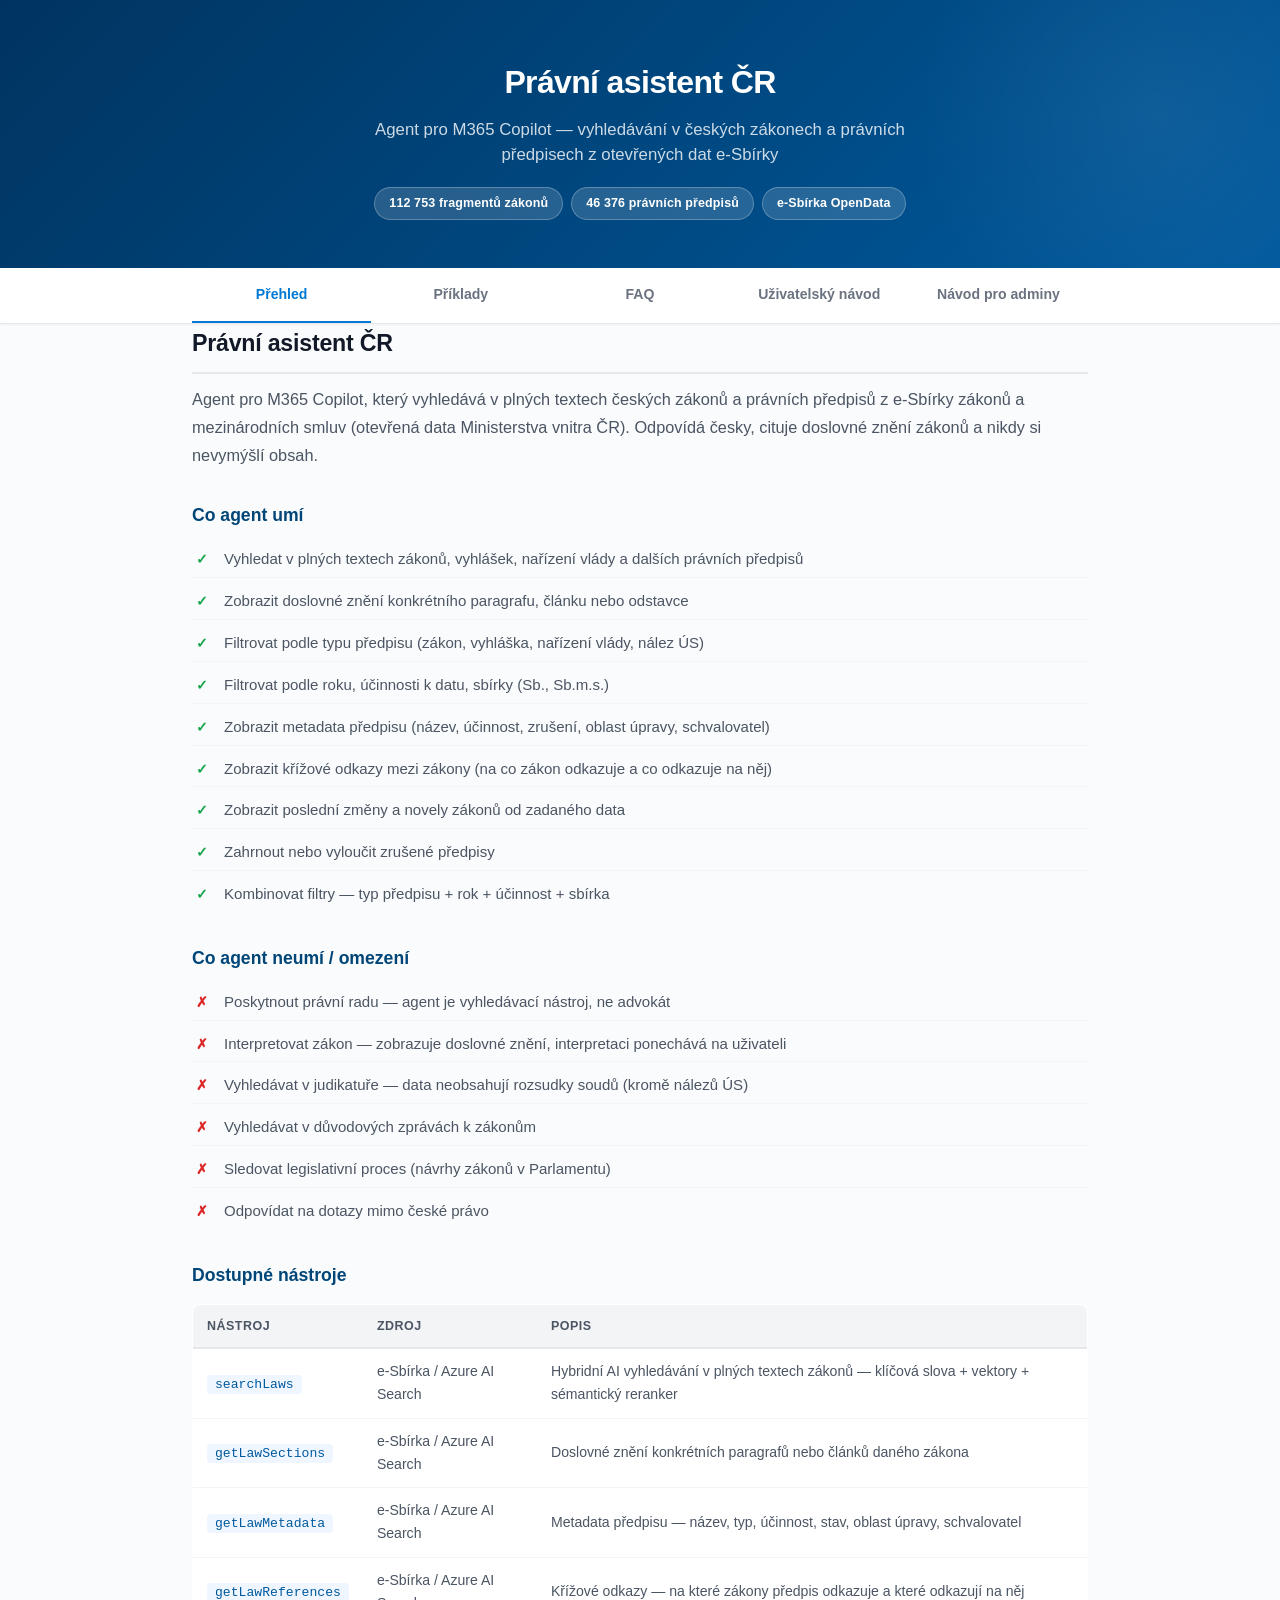
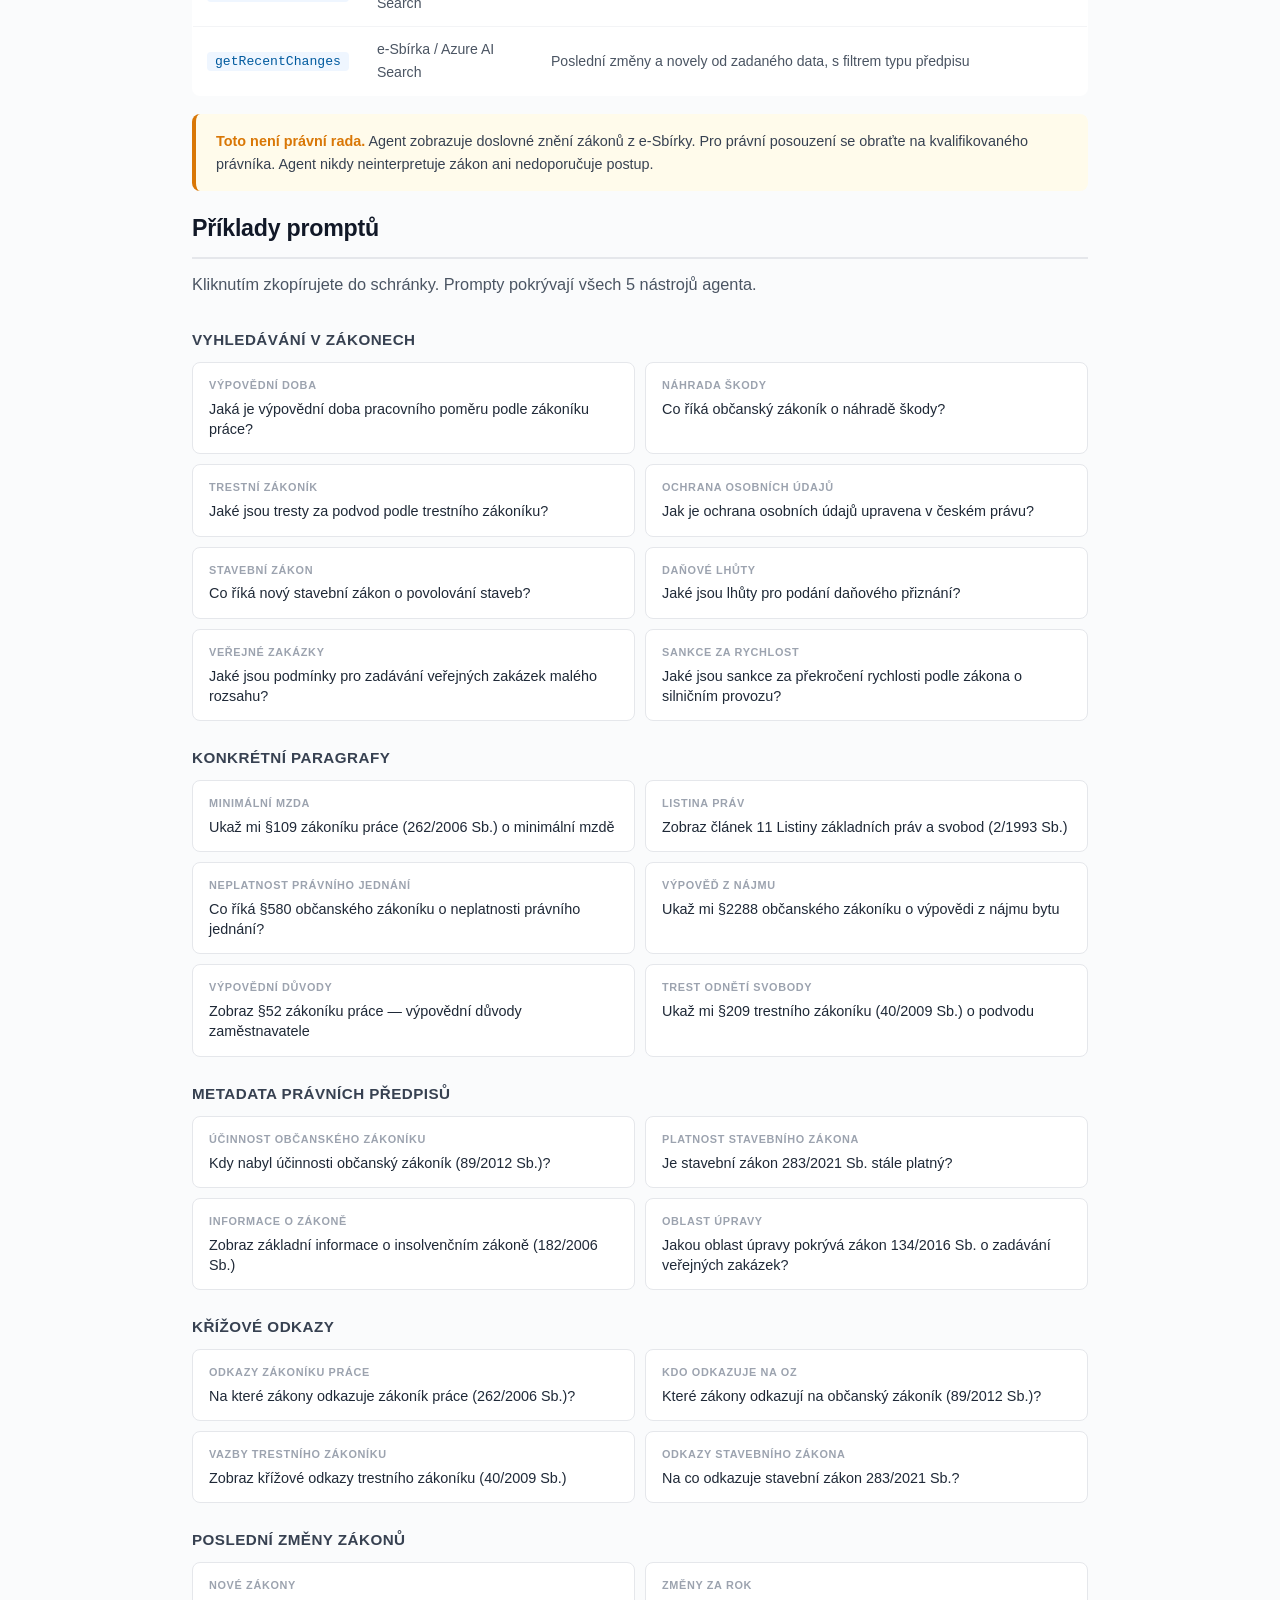
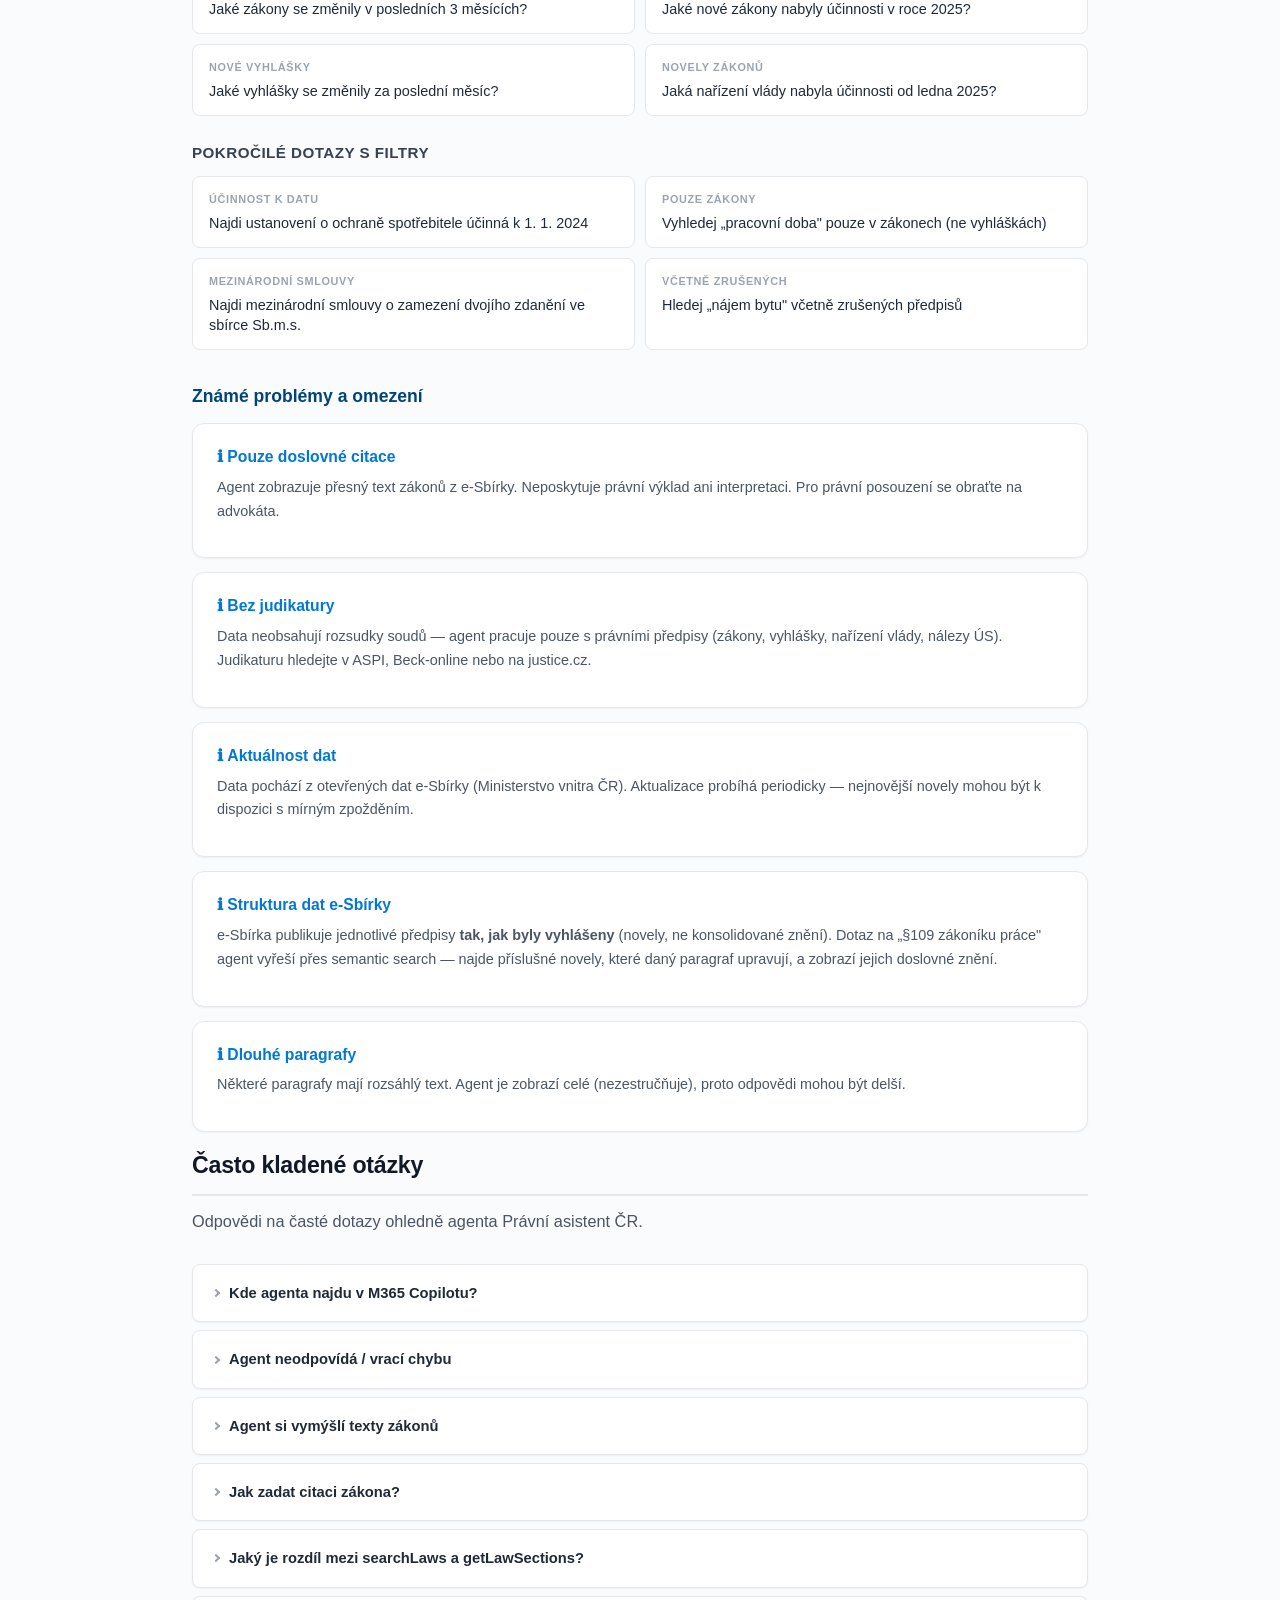
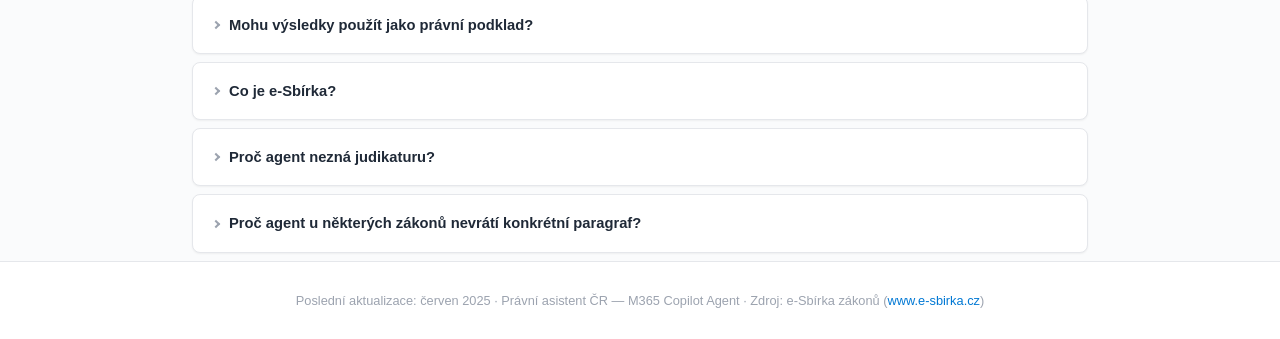
==== index.html @ 7fcb234d "Initial docs: Právní asistent ČR - M365 Copilot Agent" ====
<!DOCTYPE html>
<html lang="cs">
<head>
    <meta charset="UTF-8">
    <meta name="viewport" content="width=device-width, initial-scale=1.0">
    <title>Právní asistent ČR — M365 Copilot Agent</title>
    <link rel="stylesheet" href="styles.css">
</head>
<body>
    <header class="site-header">
        <div class="container header-center">
            <h1>Právní asistent ČR</h1>
            <p class="subtitle">Agent pro M365 Copilot — vyhledávání v českých zákonech a právních předpisech z otevřených dat e-Sbírky</p>
            <div class="badge-row">
                <span class="badge">112 753 fragmentů zákonů</span>
                <span class="badge">46 376 právních předpisů</span>
                <span class="badge">e-Sbírka OpenData</span>
            </div>
        </div>
    </header>

    <nav class="site-nav">
        <div class="container">
            <a href="#prehled" class="active">Přehled</a>
            <a href="#prompty">Příklady</a>
            <a href="#faq">FAQ</a>
            <a href="user-guide.html">Uživatelský návod</a>
            <a href="admin-guide.html">Návod pro adminy</a>
        </div>
    </nav>

    <main class="container">

        <section id="prehled">
            <h2>Právní asistent ČR</h2>
            <p class="lead">
                Agent pro M365 Copilot, který vyhledává v plných textech českých zákonů a právních předpisů
                z e-Sbírky zákonů a mezinárodních smluv (otevřená data Ministerstva vnitra ČR).
                Odpovídá česky, cituje doslovné znění zákonů a nikdy si nevymýšlí obsah.
            </p>

            <h3>Co agent umí</h3>
            <ul class="feature-list">
                <li class="yes">Vyhledat v plných textech zákonů, vyhlášek, nařízení vlády a dalších právních předpisů</li>
                <li class="yes">Zobrazit doslovné znění konkrétního paragrafu, článku nebo odstavce</li>
                <li class="yes">Filtrovat podle typu předpisu (zákon, vyhláška, nařízení vlády, nález ÚS)</li>
                <li class="yes">Filtrovat podle roku, účinnosti k datu, sbírky (Sb., Sb.m.s.)</li>
                <li class="yes">Zobrazit metadata předpisu (název, účinnost, zrušení, oblast úpravy, schvalovatel)</li>
                <li class="yes">Zobrazit křížové odkazy mezi zákony (na co zákon odkazuje a co odkazuje na něj)</li>
                <li class="yes">Zobrazit poslední změny a novely zákonů od zadaného data</li>
                <li class="yes">Zahrnout nebo vyloučit zrušené předpisy</li>
                <li class="yes">Kombinovat filtry — typ předpisu + rok + účinnost + sbírka</li>
            </ul>

            <h3>Co agent neumí / omezení</h3>
            <ul class="feature-list">
                <li class="no">Poskytnout právní radu — agent je vyhledávací nástroj, ne advokát</li>
                <li class="no">Interpretovat zákon — zobrazuje doslovné znění, interpretaci ponechává na uživateli</li>
                <li class="no">Vyhledávat v judikatuře — data neobsahují rozsudky soudů (kromě nálezů ÚS)</li>
                <li class="no">Vyhledávat v důvodových zprávách k zákonům</li>
                <li class="no">Sledovat legislativní proces (návrhy zákonů v Parlamentu)</li>
                <li class="no">Odpovídat na dotazy mimo české právo</li>
            </ul>

            <h3>Dostupné nástroje</h3>
            <table>
                <thead>
                    <tr><th>Nástroj</th><th>Zdroj</th><th>Popis</th></tr>
                </thead>
                <tbody>
                    <tr>
                        <td><code>searchLaws</code></td>
                        <td>e-Sbírka / Azure AI Search</td>
                        <td>Hybridní AI vyhledávání v plných textech zákonů — klíčová slova + vektory + sémantický reranker</td>
                    </tr>
                    <tr>
                        <td><code>getLawSections</code></td>
                        <td>e-Sbírka / Azure AI Search</td>
                        <td>Doslovné znění konkrétních paragrafů nebo článků daného zákona</td>
                    </tr>
                    <tr>
                        <td><code>getLawMetadata</code></td>
                        <td>e-Sbírka / Azure AI Search</td>
                        <td>Metadata předpisu — název, typ, účinnost, stav, oblast úpravy, schvalovatel</td>
                    </tr>
                    <tr>
                        <td><code>getLawReferences</code></td>
                        <td>e-Sbírka / Azure AI Search</td>
                        <td>Křížové odkazy — na které zákony předpis odkazuje a které odkazují na něj</td>
                    </tr>
                    <tr>
                        <td><code>getRecentChanges</code></td>
                        <td>e-Sbírka / Azure AI Search</td>
                        <td>Poslední změny a novely od zadaného data, s filtrem typu předpisu</td>
                    </tr>
                </tbody>
            </table>

            <div class="callout callout-warn">
                <strong>Toto není právní rada.</strong> Agent zobrazuje doslovné znění zákonů z e-Sbírky. Pro právní posouzení se obraťte na kvalifikovaného právníka. Agent nikdy neinterpretuje zákon ani nedoporučuje postup.
            </div>
        </section>

        <section id="prompty">
            <h2>Příklady promptů</h2>
            <p class="lead">Kliknutím zkopírujete do schránky. Prompty pokrývají všech 5 nástrojů agenta.</p>

            <h4>Vyhledávání v zákonech</h4>
            <div class="prompt-grid">
                <div class="prompt" onclick="copyPrompt(this)">
                    <div class="prompt-label">Výpovědní doba</div>
                    <div class="prompt-text">Jaká je výpovědní doba pracovního poměru podle zákoníku práce?</div>
                    <span class="copy-hint">kopírovat</span>
                </div>
                <div class="prompt" onclick="copyPrompt(this)">
                    <div class="prompt-label">Náhrada škody</div>
                    <div class="prompt-text">Co říká občanský zákoník o náhradě škody?</div>
                    <span class="copy-hint">kopírovat</span>
                </div>
                <div class="prompt" onclick="copyPrompt(this)">
                    <div class="prompt-label">Trestní zákoník</div>
                    <div class="prompt-text">Jaké jsou tresty za podvod podle trestního zákoníku?</div>
                    <span class="copy-hint">kopírovat</span>
                </div>
                <div class="prompt" onclick="copyPrompt(this)">
                    <div class="prompt-label">Ochrana osobních údajů</div>
                    <div class="prompt-text">Jak je ochrana osobních údajů upravena v českém právu?</div>
                    <span class="copy-hint">kopírovat</span>
                </div>
                <div class="prompt" onclick="copyPrompt(this)">
                    <div class="prompt-label">Stavební zákon</div>
                    <div class="prompt-text">Co říká nový stavební zákon o povolování staveb?</div>
                    <span class="copy-hint">kopírovat</span>
                </div>
                <div class="prompt" onclick="copyPrompt(this)">
                    <div class="prompt-label">Daňové lhůty</div>
                    <div class="prompt-text">Jaké jsou lhůty pro podání daňového přiznání?</div>
                    <span class="copy-hint">kopírovat</span>
                </div>
                <div class="prompt" onclick="copyPrompt(this)">
                    <div class="prompt-label">Veřejné zakázky</div>
                    <div class="prompt-text">Jaké jsou podmínky pro zadávání veřejných zakázek malého rozsahu?</div>
                    <span class="copy-hint">kopírovat</span>
                </div>
                <div class="prompt" onclick="copyPrompt(this)">
                    <div class="prompt-label">Sankce za rychlost</div>
                    <div class="prompt-text">Jaké jsou sankce za překročení rychlosti podle zákona o silničním provozu?</div>
                    <span class="copy-hint">kopírovat</span>
                </div>
            </div>

            <h4>Konkrétní paragrafy</h4>
            <div class="prompt-grid">
                <div class="prompt" onclick="copyPrompt(this)">
                    <div class="prompt-label">Minimální mzda</div>
                    <div class="prompt-text">Ukaž mi §109 zákoníku práce (262/2006 Sb.) o minimální mzdě</div>
                    <span class="copy-hint">kopírovat</span>
                </div>
                <div class="prompt" onclick="copyPrompt(this)">
                    <div class="prompt-label">Listina práv</div>
                    <div class="prompt-text">Zobraz článek 11 Listiny základních práv a svobod (2/1993 Sb.)</div>
                    <span class="copy-hint">kopírovat</span>
                </div>
                <div class="prompt" onclick="copyPrompt(this)">
                    <div class="prompt-label">Neplatnost právního jednání</div>
                    <div class="prompt-text">Co říká §580 občanského zákoníku o neplatnosti právního jednání?</div>
                    <span class="copy-hint">kopírovat</span>
                </div>
                <div class="prompt" onclick="copyPrompt(this)">
                    <div class="prompt-label">Výpověď z nájmu</div>
                    <div class="prompt-text">Ukaž mi §2288 občanského zákoníku o výpovědi z nájmu bytu</div>
                    <span class="copy-hint">kopírovat</span>
                </div>
                <div class="prompt" onclick="copyPrompt(this)">
                    <div class="prompt-label">Výpovědní důvody</div>
                    <div class="prompt-text">Zobraz §52 zákoníku práce — výpovědní důvody zaměstnavatele</div>
                    <span class="copy-hint">kopírovat</span>
                </div>
                <div class="prompt" onclick="copyPrompt(this)">
                    <div class="prompt-label">Trest odnětí svobody</div>
                    <div class="prompt-text">Ukaž mi §209 trestního zákoníku (40/2009 Sb.) o podvodu</div>
                    <span class="copy-hint">kopírovat</span>
                </div>
            </div>

            <h4>Metadata právních předpisů</h4>
            <div class="prompt-grid">
                <div class="prompt" onclick="copyPrompt(this)">
                    <div class="prompt-label">Účinnost občanského zákoníku</div>
                    <div class="prompt-text">Kdy nabyl účinnosti občanský zákoník (89/2012 Sb.)?</div>
                    <span class="copy-hint">kopírovat</span>
                </div>
                <div class="prompt" onclick="copyPrompt(this)">
                    <div class="prompt-label">Platnost stavebního zákona</div>
                    <div class="prompt-text">Je stavební zákon 283/2021 Sb. stále platný?</div>
                    <span class="copy-hint">kopírovat</span>
                </div>
                <div class="prompt" onclick="copyPrompt(this)">
                    <div class="prompt-label">Informace o zákoně</div>
                    <div class="prompt-text">Zobraz základní informace o insolvenčním zákoně (182/2006 Sb.)</div>
                    <span class="copy-hint">kopírovat</span>
                </div>
                <div class="prompt" onclick="copyPrompt(this)">
                    <div class="prompt-label">Oblast úpravy</div>
                    <div class="prompt-text">Jakou oblast úpravy pokrývá zákon 134/2016 Sb. o zadávání veřejných zakázek?</div>
                    <span class="copy-hint">kopírovat</span>
                </div>
            </div>

            <h4>Křížové odkazy</h4>
            <div class="prompt-grid">
                <div class="prompt" onclick="copyPrompt(this)">
                    <div class="prompt-label">Odkazy zákoníku práce</div>
                    <div class="prompt-text">Na které zákony odkazuje zákoník práce (262/2006 Sb.)?</div>
                    <span class="copy-hint">kopírovat</span>
                </div>
                <div class="prompt" onclick="copyPrompt(this)">
                    <div class="prompt-label">Kdo odkazuje na OZ</div>
                    <div class="prompt-text">Které zákony odkazují na občanský zákoník (89/2012 Sb.)?</div>
                    <span class="copy-hint">kopírovat</span>
                </div>
                <div class="prompt" onclick="copyPrompt(this)">
                    <div class="prompt-label">Vazby trestního zákoníku</div>
                    <div class="prompt-text">Zobraz křížové odkazy trestního zákoníku (40/2009 Sb.)</div>
                    <span class="copy-hint">kopírovat</span>
                </div>
                <div class="prompt" onclick="copyPrompt(this)">
                    <div class="prompt-label">Odkazy stavebního zákona</div>
                    <div class="prompt-text">Na co odkazuje stavební zákon 283/2021 Sb.?</div>
                    <span class="copy-hint">kopírovat</span>
                </div>
            </div>

            <h4>Poslední změny zákonů</h4>
            <div class="prompt-grid">
                <div class="prompt" onclick="copyPrompt(this)">
                    <div class="prompt-label">Nové zákony</div>
                    <div class="prompt-text">Jaké zákony se změnily v posledních 3 měsících?</div>
                    <span class="copy-hint">kopírovat</span>
                </div>
                <div class="prompt" onclick="copyPrompt(this)">
                    <div class="prompt-label">Změny za rok</div>
                    <div class="prompt-text">Jaké nové zákony nabyly účinnosti v roce 2025?</div>
                    <span class="copy-hint">kopírovat</span>
                </div>
                <div class="prompt" onclick="copyPrompt(this)">
                    <div class="prompt-label">Nové vyhlášky</div>
                    <div class="prompt-text">Jaké vyhlášky se změnily za poslední měsíc?</div>
                    <span class="copy-hint">kopírovat</span>
                </div>
                <div class="prompt" onclick="copyPrompt(this)">
                    <div class="prompt-label">Novely zákonů</div>
                    <div class="prompt-text">Jaká nařízení vlády nabyla účinnosti od ledna 2025?</div>
                    <span class="copy-hint">kopírovat</span>
                </div>
            </div>

            <h4>Pokročilé dotazy s filtry</h4>
            <div class="prompt-grid">
                <div class="prompt" onclick="copyPrompt(this)">
                    <div class="prompt-label">Účinnost k datu</div>
                    <div class="prompt-text">Najdi ustanovení o ochraně spotřebitele účinná k 1. 1. 2024</div>
                    <span class="copy-hint">kopírovat</span>
                </div>
                <div class="prompt" onclick="copyPrompt(this)">
                    <div class="prompt-label">Pouze zákony</div>
                    <div class="prompt-text">Vyhledej „pracovní doba" pouze v zákonech (ne vyhláškách)</div>
                    <span class="copy-hint">kopírovat</span>
                </div>
                <div class="prompt" onclick="copyPrompt(this)">
                    <div class="prompt-label">Mezinárodní smlouvy</div>
                    <div class="prompt-text">Najdi mezinárodní smlouvy o zamezení dvojího zdanění ve sbírce Sb.m.s.</div>
                    <span class="copy-hint">kopírovat</span>
                </div>
                <div class="prompt" onclick="copyPrompt(this)">
                    <div class="prompt-label">Včetně zrušených</div>
                    <div class="prompt-text">Hledej „nájem bytu" včetně zrušených předpisů</div>
                    <span class="copy-hint">kopírovat</span>
                </div>
            </div>
        </section>

        <section>
            <h3>Známé problémy a omezení</h3>
            <div class="card">
                <div class="card-title"><span class="status-info">Pouze doslovné citace</span></div>
                <p>Agent zobrazuje přesný text zákonů z e-Sbírky. Neposkytuje právní výklad ani interpretaci. Pro právní posouzení se obraťte na advokáta.</p>
            </div>
            <div class="card">
                <div class="card-title"><span class="status-info">Bez judikatury</span></div>
                <p>Data neobsahují rozsudky soudů — agent pracuje pouze s právními předpisy (zákony, vyhlášky, nařízení vlády, nálezy ÚS). Judikaturu hledejte v ASPI, Beck-online nebo na justice.cz.</p>
            </div>
            <div class="card">
                <div class="card-title"><span class="status-info">Aktuálnost dat</span></div>
                <p>Data pochází z otevřených dat e-Sbírky (Ministerstvo vnitra ČR). Aktualizace probíhá periodicky — nejnovější novely mohou být k dispozici s mírným zpožděním.</p>
            </div>
            <div class="card">
                <div class="card-title"><span class="status-info">Struktura dat e-Sbírky</span></div>
                <p>e-Sbírka publikuje jednotlivé předpisy <strong>tak, jak byly vyhlášeny</strong> (novely, ne konsolidované znění). Dotaz na „§109 zákoníku práce" agent vyřeší přes semantic search — najde příslušné novely, které daný paragraf upravují, a zobrazí jejich doslovné znění.</p>
            </div>
            <div class="card">
                <div class="card-title"><span class="status-info">Dlouhé paragrafy</span></div>
                <p>Některé paragrafy mají rozsáhlý text. Agent je zobrazí celé (nezestručňuje), proto odpovědi mohou být delší.</p>
            </div>
        </section>

        <section id="faq">
            <h2>Často kladené otázky</h2>
            <p class="lead">Odpovědi na časté dotazy ohledně agenta Právní asistent ČR.</p>

            <details>
                <summary>Kde agenta najdu v M365 Copilotu?</summary>
                <div class="detail-body">
                    <p>Agent je dostupný výhradně v prostředí <strong>M365 Copilot</strong>. Najdete ho v <strong>levém panelu</strong> Copilotu, nebo ho zavolejte přes ikonu <strong>@</strong> — začněte psát <strong>@Právní asistent ČR</strong>.</p>
                </div>
            </details>

            <details>
                <summary>Agent neodpovídá / vrací chybu</summary>
                <div class="detail-body">
                    <p>Možné příčiny:</p>
                    <ul>
                        <li><strong>Backend se probouzí</strong> — po delší neaktivitě může server potřebovat pár sekund na start (scale from zero).</li>
                        <li><strong>Dočasný výpadek</strong> — Azure služby mohou být krátkodobě nedostupné.</li>
                    </ul>
                    <p>Zkuste dotaz zopakovat za minutu. Pokud problém přetrvává, kontaktujte správce.</p>
                </div>
            </details>

            <details>
                <summary>Agent si vymýšlí texty zákonů</summary>
                <div class="detail-body">
                    <p>Agent je nastavený tak, aby <strong>nepoužíval vlastní znalosti</strong> a čerpal pouze z e-Sbírky. Pokud si přesto vymýšlí:</p>
                    <ul>
                        <li>Ověřte, že jste agenta zavolali přes <strong>@Právní asistent ČR</strong> (ne obecný Copilot)</li>
                        <li>Zkuste dotaz přeformulovat</li>
                    </ul>
                </div>
            </details>

            <details>
                <summary>Jak zadat citaci zákona?</summary>
                <div class="detail-body">
                    <p>Citaci zadejte ve formátu <strong>číslo/rok</strong> bez „Sb." — například:</p>
                    <ul>
                        <li><strong>89/2012</strong> — občanský zákoník</li>
                        <li><strong>262/2006</strong> — zákoník práce</li>
                        <li><strong>40/2009</strong> — trestní zákoník</li>
                        <li><strong>500/2004</strong> — správní řád</li>
                    </ul>
                    <p>Můžete také použít název: „zákoník práce", „občanský zákoník", „trestní zákoník" — agent najde citaci sám.</p>
                </div>
            </details>

            <details>
                <summary>Jaký je rozdíl mezi searchLaws a getLawSections?</summary>
                <div class="detail-body">
                    <p><strong>searchLaws</strong> prohledává všechny zákony najednou — použijte pro obecné dotazy jako „ochrana spotřebitele" nebo „náhrada škody".</p>
                    <p><strong>getLawSections</strong> zobrazí konkrétní paragraf jednoho zákona — použijte pro „§109 zákoníku práce" nebo „článek 11 Listiny".</p>
                </div>
            </details>

            <details>
                <summary>Mohu výsledky použít jako právní podklad?</summary>
                <div class="detail-body">
                    <p>Agent zobrazuje <strong>doslovné znění zákonů z e-Sbírky</strong>. Texty jsou autentické, protože pochází z úředního zdroje (Ministerstvo vnitra ČR).</p>
                    <p>Pro právní posouzení nebo soudní podání se však vždy obraťte na <strong>kvalifikovaného právníka</strong>. Agent nenahrazuje právní služby.</p>
                </div>
            </details>

            <details>
                <summary>Co je e-Sbírka?</summary>
                <div class="detail-body">
                    <p><strong>e-Sbírka zákonů a mezinárodních smluv</strong> je úřední publikační platforma Ministerstva vnitra ČR. Obsahuje plné texty všech právních předpisů ČR od roku 1918 do současnosti.</p>
                    <p>Agent čerpá z <strong>otevřených dat e-Sbírky</strong> dostupných na <a href="https://www.e-sbirka.cz" target="_blank">www.e-sbirka.cz</a>.</p>
                </div>
            </details>

            <details>
                <summary>Proč agent nezná judikaturu?</summary>
                <div class="detail-body">
                    <p>Agent pracuje s <strong>právními předpisy</strong> (zákony, vyhlášky, nařízení vlády, nálezy ÚS). Rozsudky obecných soudů jsou spravovány <strong>Ministerstvem spravedlnosti</strong> a nejsou součástí e-Sbírky.</p>
                    <p>Pro judikaturu použijte <a href="https://www.justice.cz" target="_blank">justice.cz</a>, ASPI nebo Beck-online.</p>
                </div>
            </details>

            <details>
                <summary>Proč agent u některých zákonů nevrátí konkrétní paragraf?</summary>
                <div class="detail-body">
                    <p>e-Sbírka publikuje právní předpisy <strong>jednotlivě, jak byly vyhlášeny</strong> — tj. novely, ne konsolidované texty. Proto dotaz „§109 zákoníku práce (262/2006 Sb.)" nemusí najít přímý záznam pod touto citací.</p>
                    <p>Agent v takovém případě automaticky použije <strong>sémantické vyhledávání</strong> a najde příslušné novely, jejichž text daný paragraf upravuje. Výsledek je stejný — doslovné znění z e-Sbírky.</p>
                </div>
            </details>
        </section>

    </main>

    <footer class="site-footer">
        <div class="container">
            Poslední aktualizace: červen 2025 · Právní asistent ČR — M365 Copilot Agent · Zdroj: e-Sbírka zákonů (<a href="https://www.e-sbirka.cz" target="_blank">www.e-sbirka.cz</a>)
        </div>
    </footer>

    <script>
    function copyPrompt(el) {
        const text = el.querySelector('.prompt-text').textContent;
        navigator.clipboard.writeText(text);
        el.classList.add('copied');
        const hint = el.querySelector('.copy-hint');
        hint.textContent = 'zkopírováno ✓';
        setTimeout(() => {
            el.classList.remove('copied');
            hint.textContent = 'kopírovat';
        }, 1500);
    }
    document.querySelectorAll('.site-nav a[href^="#"]').forEach(a => {
        a.addEventListener('click', e => {
            e.preventDefault();
            document.querySelector(a.getAttribute('href')).scrollIntoView({ behavior: 'smooth' });
            document.querySelectorAll('.site-nav a').forEach(n => n.classList.remove('active'));
            a.classList.add('active');
        });
    });
    </script>
</body>
</html>
---- styles.css ----
/* ═══════════════════════════════════════════════════════════════
   Enterprise Design System — Právní asistent ČR Documentation
   Professional light theme for enterprise & government audiences
   ═══════════════════════════════════════════════════════════════ */

:root {
  --white: #ffffff;
  --gray-50: #fafbfc;
  --gray-100: #f3f4f6;
  --gray-200: #e5e7eb;
  --gray-300: #d1d5db;
  --gray-400: #9ca3af;
  --gray-500: #6b7280;
  --gray-600: #4b5563;
  --gray-700: #374151;
  --gray-800: #1f2937;
  --gray-900: #111827;

  --blue-50: #eff6ff;
  --blue-100: #dbeafe;
  --blue-500: #0078d4;
  --blue-600: #005a9e;
  --blue-700: #004578;
  --blue-800: #003460;

  --green-50: #f0fdf4;
  --green-600: #16a34a;
  --green-700: #15803d;

  --amber-50: #fffbeb;
  --amber-600: #d97706;

  --red-50: #fef2f2;
  --red-600: #dc2626;

  --radius: 8px;
  --radius-lg: 12px;
  --shadow-sm: 0 1px 2px rgba(0,0,0,0.05);
  --shadow: 0 1px 3px rgba(0,0,0,0.08), 0 1px 2px rgba(0,0,0,0.04);
  --shadow-md: 0 4px 6px rgba(0,0,0,0.06), 0 2px 4px rgba(0,0,0,0.04);
}

/* ─── Reset & Base ──────────────────────────────────────────── */
*, *::before, *::after { margin: 0; padding: 0; box-sizing: border-box; }

body {
  font-family: 'Segoe UI', -apple-system, BlinkMacSystemFont, sans-serif;
  background: var(--gray-50);
  color: var(--gray-800);
  line-height: 1.65;
  -webkit-font-smoothing: antialiased;
}

.container {
  max-width: 960px;
  margin: 0 auto;
  padding: 0 32px;
}

.container-narrow {
  max-width: 780px;
  margin: 0 auto;
  padding: 0 32px;
}

a { color: var(--blue-500); text-decoration: none; }
a:hover { text-decoration: underline; }

/* ─── Header ────────────────────────────────────────────────── */
.site-header {
  background: linear-gradient(135deg, var(--blue-800) 0%, var(--blue-600) 100%);
  color: var(--white);
  padding: 56px 0 48px;
  position: relative;
  overflow: hidden;
}

.site-header::before {
  content: '';
  position: absolute;
  top: -50%;
  right: -10%;
  width: 500px;
  height: 500px;
  background: radial-gradient(circle, rgba(255,255,255,0.06) 0%, transparent 70%);
  border-radius: 50%;
}

.site-header h1 {
  font-size: 2rem;
  font-weight: 700;
  letter-spacing: -0.02em;
  margin-bottom: 8px;
  position: relative;
}

.site-header .subtitle {
  color: rgba(255,255,255,0.8);
  font-size: 1.05rem;
  font-weight: 400;
  max-width: 560px;
  line-height: 1.5;
}

.header-center { text-align: center; }
.header-center .subtitle { margin: 0 auto; }

.badge-row {
  margin-top: 20px;
  display: flex;
  gap: 8px;
  flex-wrap: wrap;
}

.header-center .badge-row { justify-content: center; }

.badge {
  display: inline-flex;
  align-items: center;
  gap: 5px;
  padding: 5px 14px;
  border-radius: 20px;
  font-size: 0.78rem;
  font-weight: 600;
  letter-spacing: 0.01em;
  background: rgba(255,255,255,0.15);
  color: var(--white);
  border: 1px solid rgba(255,255,255,0.25);
  backdrop-filter: blur(4px);
}

.back-link {
  display: inline-flex;
  align-items: center;
  gap: 6px;
  margin-top: 20px;
  color: rgba(255,255,255,0.85);
  font-size: 0.88rem;
  font-weight: 500;
  text-decoration: none;
  transition: color 0.15s;
}
.back-link:hover { color: var(--white); text-decoration: none; }

/* ─── Navigation ────────────────────────────────────────────── */
.site-nav {
  background: var(--white);
  border-bottom: 1px solid var(--gray-200);
  position: sticky;
  top: 0;
  z-index: 100;
  box-shadow: var(--shadow-sm);
}

.site-nav .container {
  display: flex;
  gap: 0;
}

.site-nav a {
  flex: 1;
  padding: 15px 16px;
  text-align: center;
  font-weight: 600;
  font-size: 0.88rem;
  color: var(--gray-500);
  text-decoration: none;
  border-bottom: 2px solid transparent;
  transition: all 0.15s;
}

.site-nav a:hover {
  color: var(--gray-800);
  background: var(--gray-50);
  text-decoration: none;
}

.site-nav a.active {
  color: var(--blue-500);
  border-bottom-color: var(--blue-500);
}

/* ─── Main Content ──────────────────────────────────────────── */
main { padding: 48px 0 72px; }
article { padding: 48px 0 72px; }

h2 {
  font-size: 1.45rem;
  font-weight: 700;
  color: var(--gray-900);
  margin: 48px 0 12px;
  padding-bottom: 10px;
  border-bottom: 2px solid var(--gray-200);
  letter-spacing: -0.01em;
}

h2:first-child,
section:first-child h2 { margin-top: 0; }

h3 {
  font-size: 1.1rem;
  font-weight: 600;
  color: var(--blue-700);
  margin: 32px 0 12px;
}

h4 {
  font-size: 0.95rem;
  font-weight: 600;
  color: var(--gray-700);
  margin: 24px 0 10px;
  text-transform: uppercase;
  letter-spacing: 0.03em;
}

p {
  margin-bottom: 14px;
  color: var(--gray-600);
  font-size: 0.94rem;
}

.lead {
  font-size: 1.02rem;
  color: var(--gray-600);
  margin-bottom: 28px;
  line-height: 1.7;
}

ol, ul {
  padding-left: 24px;
  margin-bottom: 16px;
}

li {
  margin-bottom: 6px;
  color: var(--gray-600);
  font-size: 0.94rem;
}
li strong { color: var(--gray-800); }

/* ─── Cards ─────────────────────────────────────────────────── */
.card {
  background: var(--white);
  border: 1px solid var(--gray-200);
  border-radius: var(--radius-lg);
  padding: 20px 24px;
  margin-bottom: 14px;
  box-shadow: var(--shadow-sm);
  transition: box-shadow 0.15s;
}

.card:hover { box-shadow: var(--shadow); }

.card-title {
  font-weight: 600;
  font-size: 0.98rem;
  margin-bottom: 6px;
  color: var(--gray-800);
  display: flex;
  align-items: center;
  gap: 8px;
}

.card p, .card li { color: var(--gray-600); font-size: 0.9rem; }
.card ul { padding-left: 20px; margin-top: 6px; }
.card li { margin-bottom: 4px; }

/* ─── Feature List ──────────────────────────────────────────── */
.feature-list { list-style: none; padding: 0; }

.feature-list li {
  padding: 5px 0 5px 32px;
  position: relative;
  color: var(--gray-600);
  font-size: 0.94rem;
  border-bottom: 1px solid var(--gray-100);
}

.feature-list li:last-child { border-bottom: none; }

.feature-list li::before {
  position: absolute;
  left: 4px;
  top: 6px;
  font-size: 0.88rem;
}

.feature-list li.yes::before { content: "\2713"; color: var(--green-600); font-weight: 700; }
.feature-list li.no::before { content: "\2717"; color: var(--red-600); font-weight: 700; }
.feature-list li.partial::before { content: "!"; color: var(--amber-600); font-weight: 700; font-size: 1rem; }
.feature-list li.info::before { content: "\2139"; color: var(--blue-500); font-weight: 700; }

/* ─── Prompt Cards ──────────────────────────────────────────── */
.prompt-grid {
  display: grid;
  grid-template-columns: 1fr 1fr;
  gap: 10px;
}

@media (max-width: 640px) {
  .prompt-grid { grid-template-columns: 1fr; }
}

.prompt {
  background: var(--white);
  border: 1px solid var(--gray-200);
  border-radius: var(--radius);
  padding: 14px 16px;
  cursor: pointer;
  transition: all 0.15s;
  position: relative;
}

.prompt:hover {
  border-color: var(--blue-500);
  box-shadow: 0 0 0 1px var(--blue-500);
}

.prompt-label {
  font-size: 0.68rem;
  text-transform: uppercase;
  letter-spacing: 0.06em;
  color: var(--gray-400);
  margin-bottom: 4px;
  font-weight: 700;
}

.prompt-text {
  font-size: 0.9rem;
  color: var(--gray-800);
  line-height: 1.4;
}

.prompt .copy-hint {
  position: absolute;
  top: 8px;
  right: 10px;
  font-size: 0.68rem;
  color: var(--gray-400);
  opacity: 0;
  transition: opacity 0.15s;
  font-weight: 600;
}

.prompt:hover .copy-hint { opacity: 1; }
.prompt.copied { border-color: var(--green-600); }
.prompt.copied .copy-hint { color: var(--green-600); opacity: 1; }

/* ─── Tables ────────────────────────────────────────────────── */
table {
  width: 100%;
  border-collapse: collapse;
  margin: 14px 0;
  font-size: 0.88rem;
  background: var(--white);
  border: 1px solid var(--gray-200);
  border-radius: var(--radius);
  overflow: hidden;
}

th, td {
  padding: 11px 14px;
  text-align: left;
}

th {
  background: var(--gray-100);
  color: var(--gray-600);
  font-weight: 600;
  font-size: 0.78rem;
  text-transform: uppercase;
  letter-spacing: 0.04em;
  border-bottom: 2px solid var(--gray-200);
}

td {
  color: var(--gray-600);
  border-bottom: 1px solid var(--gray-100);
}

tr:last-child td { border-bottom: none; }

td code {
  background: var(--blue-50);
  padding: 2px 8px;
  border-radius: 4px;
  font-size: 0.82rem;
  color: var(--blue-600);
  font-weight: 500;
}

/* ─── Callouts ──────────────────────────────────────────────── */
.callout {
  border-radius: var(--radius);
  padding: 16px 20px;
  margin: 18px 0;
  font-size: 0.9rem;
  line-height: 1.55;
  color: var(--gray-700);
}

.callout p { color: inherit; margin-bottom: 8px; }
.callout p:last-child { margin-bottom: 0; }
.callout ul { margin-bottom: 0; }
.callout li { color: inherit; }
.callout a { font-weight: 500; }

.callout-tip {
  background: var(--green-50);
  border-left: 4px solid var(--green-600);
}
.callout-tip strong { color: var(--green-700); }

.callout-warn {
  background: var(--amber-50);
  border-left: 4px solid var(--amber-600);
}
.callout-warn strong { color: var(--amber-600); }

.callout-danger {
  background: var(--red-50);
  border-left: 4px solid var(--red-600);
}
.callout-danger strong { color: var(--red-600); }

.callout-info {
  background: var(--blue-50);
  border-left: 4px solid var(--blue-500);
}
.callout-info strong { color: var(--blue-600); }

/* ─── Status Indicators ────────────────────────────────────── */
.status-works { color: var(--green-600); }
.status-works::before { content: "\2713  "; font-weight: 700; }
.status-broken { color: var(--red-600); }
.status-broken::before { content: "\2717  "; font-weight: 700; }
.status-partial { color: var(--amber-600); }
.status-partial::before { content: "!  "; font-weight: 700; }
.status-info { color: var(--blue-500); }
.status-info::before { content: "\2139  "; font-weight: 700; }

/* ─── Code ──────────────────────────────────────────────────── */
code {
  background: var(--gray-100);
  padding: 2px 7px;
  border-radius: 4px;
  font-size: 0.85rem;
  color: var(--blue-600);
  font-family: 'Cascadia Code', 'Consolas', monospace;
}

/* ─── Accordion / FAQ ───────────────────────────────────────── */
details {
  background: var(--white);
  border: 1px solid var(--gray-200);
  border-radius: var(--radius);
  margin-bottom: 8px;
  box-shadow: var(--shadow-sm);
}

details summary {
  padding: 16px 20px;
  cursor: pointer;
  font-weight: 600;
  font-size: 0.92rem;
  color: var(--gray-800);
  list-style: none;
  display: flex;
  align-items: center;
  gap: 10px;
  transition: color 0.15s;
}

details summary:hover { color: var(--blue-500); }

details summary::before {
  content: '';
  display: inline-block;
  width: 6px;
  height: 6px;
  border-right: 2px solid var(--gray-400);
  border-bottom: 2px solid var(--gray-400);
  transform: rotate(-45deg);
  transition: transform 0.2s;
  flex-shrink: 0;
}

details[open] summary::before {
  transform: rotate(45deg);
}

details .detail-body {
  padding: 0 20px 16px;
  font-size: 0.9rem;
  color: var(--gray-600);
}

details .detail-body p { margin-bottom: 8px; }

/* ─── Step Cards (Admin Guide) ──────────────────────────────── */
.step {
  background: var(--white);
  border: 1px solid var(--gray-200);
  border-radius: var(--radius-lg);
  padding: 28px;
  margin-bottom: 20px;
  box-shadow: var(--shadow-sm);
}

.step-header {
  display: flex;
  align-items: center;
  gap: 14px;
  margin-bottom: 16px;
}

.step-number {
  background: var(--blue-500);
  color: var(--white);
  width: 36px;
  height: 36px;
  border-radius: 50%;
  display: flex;
  align-items: center;
  justify-content: center;
  font-weight: 700;
  font-size: 0.95rem;
  flex-shrink: 0;
}

.step-title {
  font-size: 1.05rem;
  font-weight: 600;
  color: var(--gray-900);
}

.step p { margin-bottom: 12px; }

.step img {
  width: 100%;
  border-radius: var(--radius);
  border: 1px solid var(--gray-200);
  margin-top: 10px;
  box-shadow: var(--shadow-sm);
}

/* ─── Download Button ───────────────────────────────────────── */
.download-btn {
  display: inline-flex;
  align-items: center;
  gap: 10px;
  background: var(--blue-500);
  color: var(--white);
  padding: 12px 28px;
  border-radius: var(--radius);
  font-weight: 600;
  font-size: 0.95rem;
  text-decoration: none;
  transition: background 0.15s, box-shadow 0.15s;
  margin: 8px 0 16px;
  box-shadow: var(--shadow-sm);
}

.download-btn:hover {
  background: var(--blue-600);
  text-decoration: none;
  box-shadow: var(--shadow-md);
}

.download-btn svg { width: 18px; height: 18px; }

/* ─── Footer ────────────────────────────────────────────────── */
.site-footer {
  border-top: 1px solid var(--gray-200);
  padding: 28px 0;
  text-align: center;
  color: var(--gray-400);
  font-size: 0.8rem;
  background: var(--white);
}

/* ─── Scroll Anchor ─────────────────────────────────────────── */
[id] { scroll-margin-top: 64px; }

/* ─── Images in article ─────────────────────────────────────── */
article img {
  max-width: 100%;
  border-radius: var(--radius);
  border: 1px solid var(--gray-200);
  margin: 16px 0;
  box-shadow: var(--shadow-sm);
}

/* ─── Responsive ────────────────────────────────────────────── */
@media (max-width: 768px) {
  .container, .container-narrow { padding: 0 20px; }
  .site-header { padding: 40px 0 36px; }
  .site-header h1 { font-size: 1.6rem; }
  h2 { font-size: 1.3rem; }
  .site-nav a { font-size: 0.8rem; padding: 12px 8px; }
  .step { padding: 20px; }
}
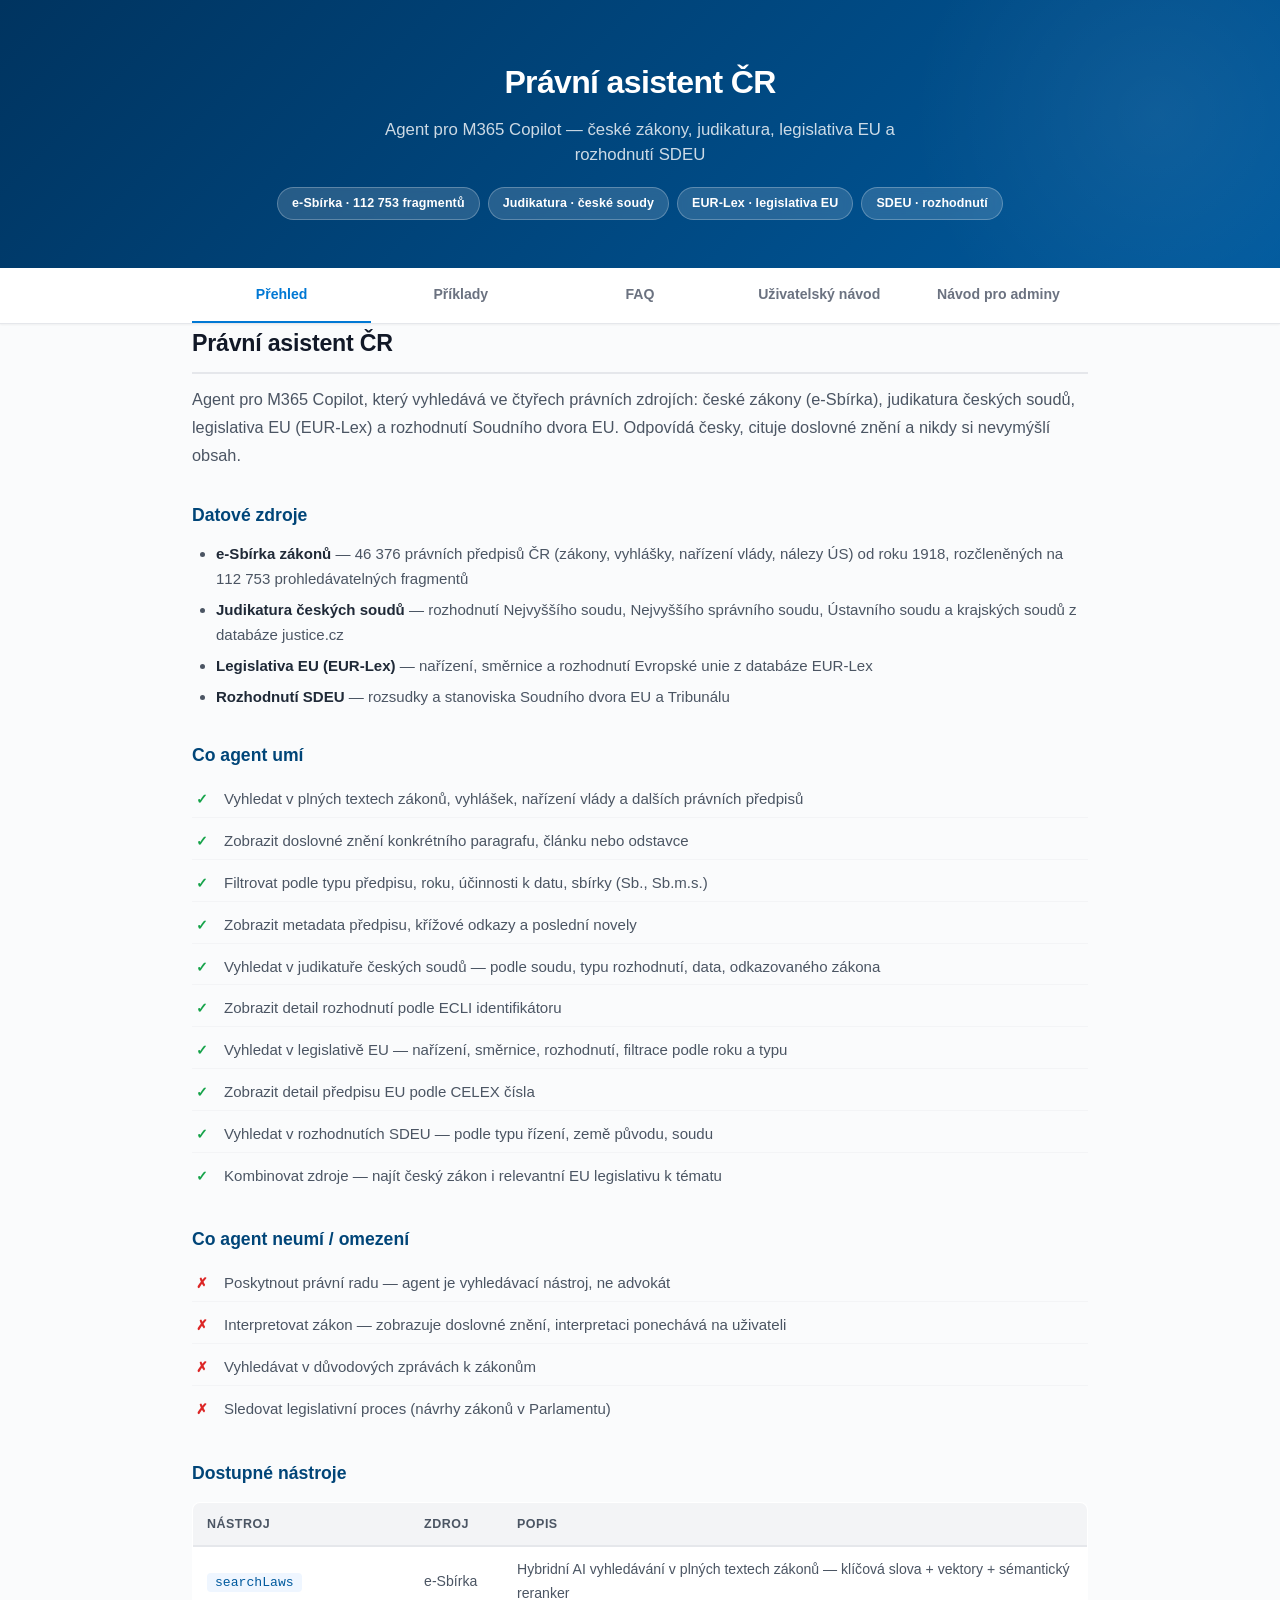
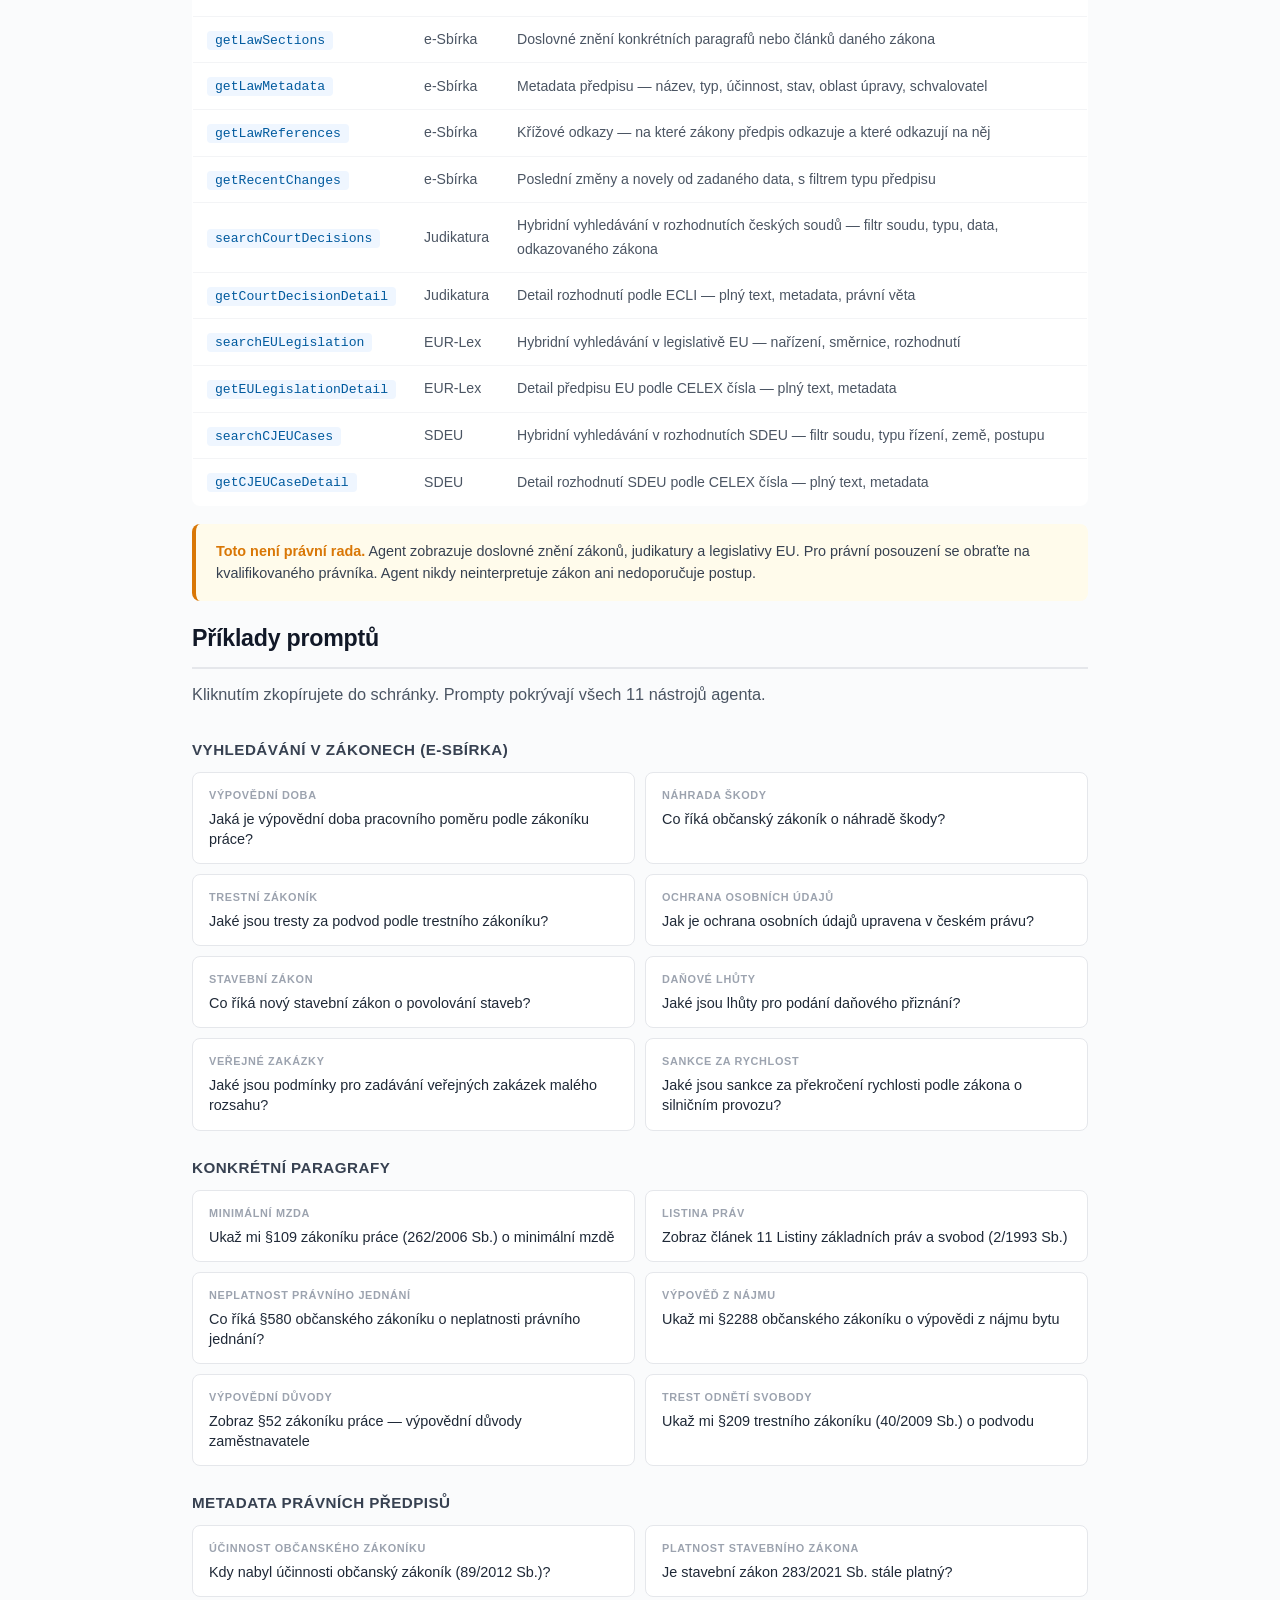
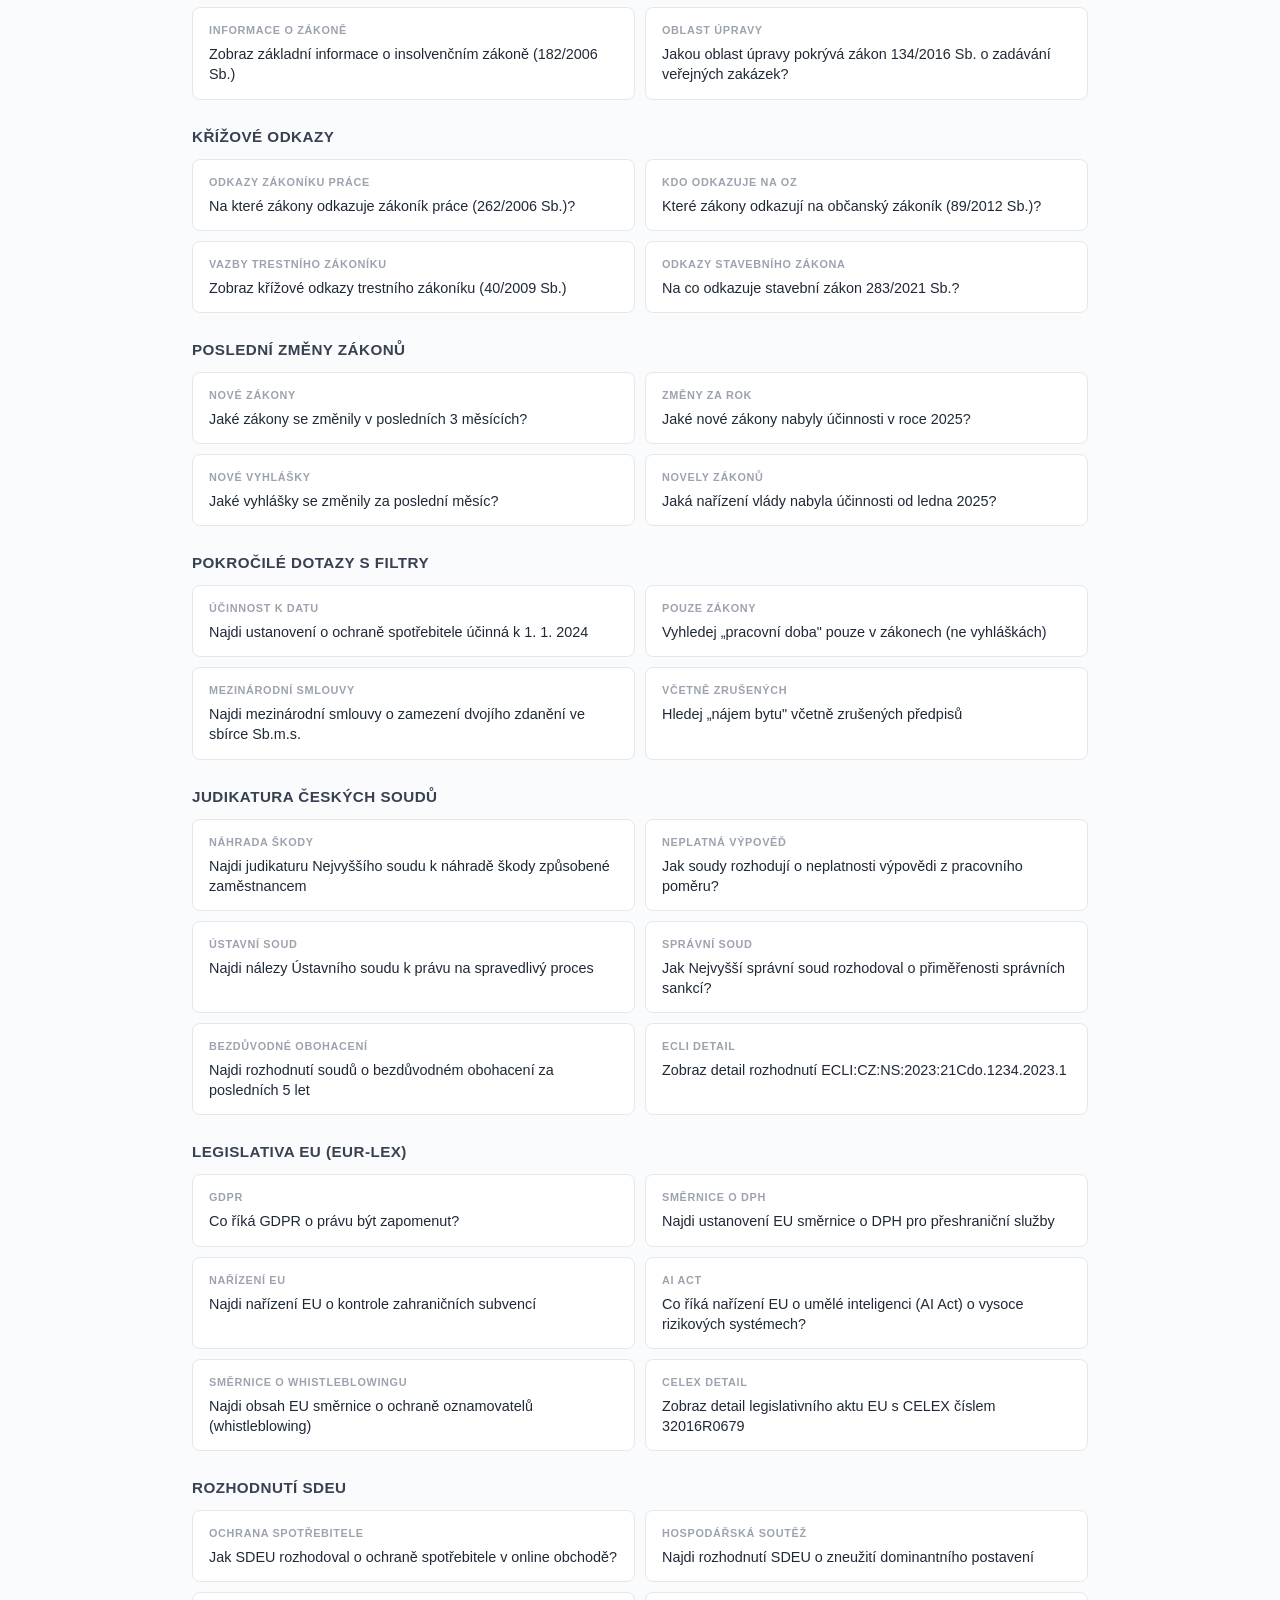
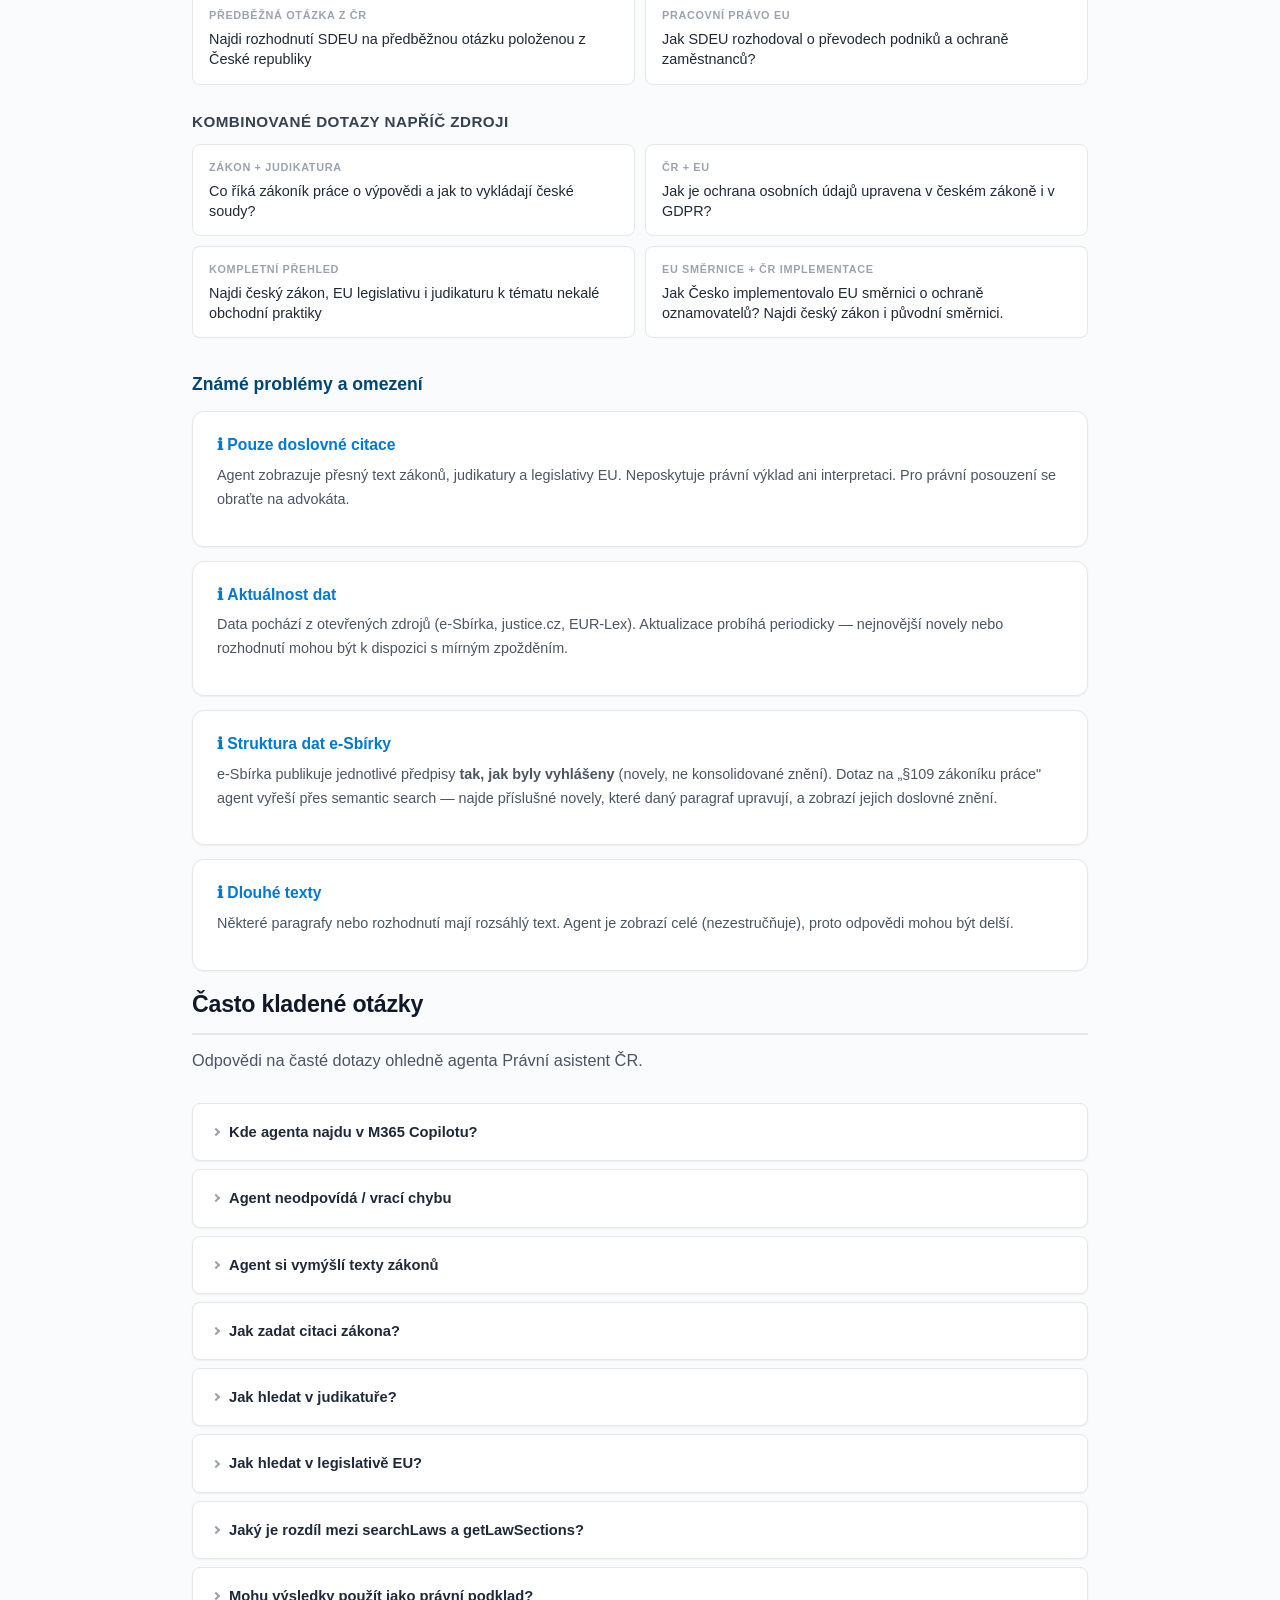
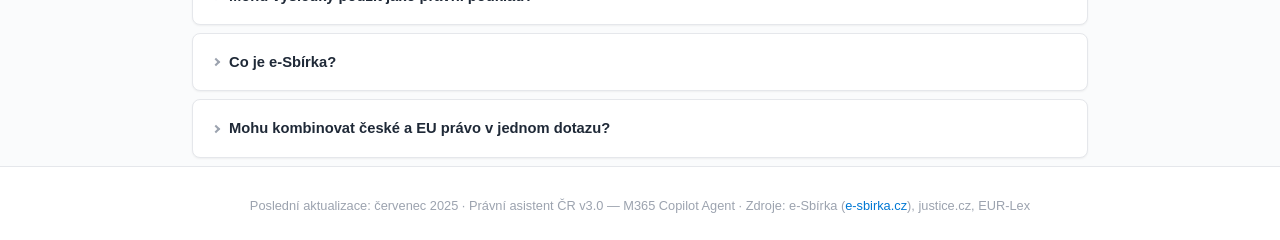
==== commit 108d4e3e: "v3.0: Add court decisions, EU legislation, CJEU data sources" ====
--- a/index.html
+++ b/index.html
@@ -10,11 +10,12 @@
     <header class="site-header">
         <div class="container header-center">
             <h1>Právní asistent ČR</h1>
-            <p class="subtitle">Agent pro M365 Copilot — vyhledávání v českých zákonech a právních předpisech z otevřených dat e-Sbírky</p>
+            <p class="subtitle">Agent pro M365 Copilot — české zákony, judikatura, legislativa EU a rozhodnutí SDEU</p>
             <div class="badge-row">
-                <span class="badge">112 753 fragmentů zákonů</span>
-                <span class="badge">46 376 právních předpisů</span>
-                <span class="badge">e-Sbírka OpenData</span>
+                <span class="badge">e-Sbírka · 112 753 fragmentů</span>
+                <span class="badge">Judikatura · české soudy</span>
+                <span class="badge">EUR-Lex · legislativa EU</span>
+                <span class="badge">SDEU · rozhodnutí</span>
             </div>
         </div>
     </header>
@@ -34,32 +35,39 @@
         <section id="prehled">
             <h2>Právní asistent ČR</h2>
             <p class="lead">
-                Agent pro M365 Copilot, který vyhledává v plných textech českých zákonů a právních předpisů
-                z e-Sbírky zákonů a mezinárodních smluv (otevřená data Ministerstva vnitra ČR).
-                Odpovídá česky, cituje doslovné znění zákonů a nikdy si nevymýšlí obsah.
+                Agent pro M365 Copilot, který vyhledává ve čtyřech právních zdrojích: české zákony (e-Sbírka),
+                judikatura českých soudů, legislativa EU (EUR-Lex) a rozhodnutí Soudního dvora EU.
+                Odpovídá česky, cituje doslovné znění a nikdy si nevymýšlí obsah.
             </p>
+
+            <h3>Datové zdroje</h3>
+            <ul>
+                <li><strong>e-Sbírka zákonů</strong> — 46 376 právních předpisů ČR (zákony, vyhlášky, nařízení vlády, nálezy ÚS) od roku 1918, rozčleněných na 112 753 prohledávatelných fragmentů</li>
+                <li><strong>Judikatura českých soudů</strong> — rozhodnutí Nejvyššího soudu, Nejvyššího správního soudu, Ústavního soudu a krajských soudů z databáze justice.cz</li>
+                <li><strong>Legislativa EU (EUR-Lex)</strong> — nařízení, směrnice a rozhodnutí Evropské unie z databáze EUR-Lex</li>
+                <li><strong>Rozhodnutí SDEU</strong> — rozsudky a stanoviska Soudního dvora EU a Tribunálu</li>
+            </ul>
 
             <h3>Co agent umí</h3>
             <ul class="feature-list">
                 <li class="yes">Vyhledat v plných textech zákonů, vyhlášek, nařízení vlády a dalších právních předpisů</li>
                 <li class="yes">Zobrazit doslovné znění konkrétního paragrafu, článku nebo odstavce</li>
-                <li class="yes">Filtrovat podle typu předpisu (zákon, vyhláška, nařízení vlády, nález ÚS)</li>
-                <li class="yes">Filtrovat podle roku, účinnosti k datu, sbírky (Sb., Sb.m.s.)</li>
-                <li class="yes">Zobrazit metadata předpisu (název, účinnost, zrušení, oblast úpravy, schvalovatel)</li>
-                <li class="yes">Zobrazit křížové odkazy mezi zákony (na co zákon odkazuje a co odkazuje na něj)</li>
-                <li class="yes">Zobrazit poslední změny a novely zákonů od zadaného data</li>
-                <li class="yes">Zahrnout nebo vyloučit zrušené předpisy</li>
-                <li class="yes">Kombinovat filtry — typ předpisu + rok + účinnost + sbírka</li>
+                <li class="yes">Filtrovat podle typu předpisu, roku, účinnosti k datu, sbírky (Sb., Sb.m.s.)</li>
+                <li class="yes">Zobrazit metadata předpisu, křížové odkazy a poslední novely</li>
+                <li class="yes">Vyhledat v judikatuře českých soudů — podle soudu, typu rozhodnutí, data, odkazovaného zákona</li>
+                <li class="yes">Zobrazit detail rozhodnutí podle ECLI identifikátoru</li>
+                <li class="yes">Vyhledat v legislativě EU — nařízení, směrnice, rozhodnutí, filtrace podle roku a typu</li>
+                <li class="yes">Zobrazit detail předpisu EU podle CELEX čísla</li>
+                <li class="yes">Vyhledat v rozhodnutích SDEU — podle typu řízení, země původu, soudu</li>
+                <li class="yes">Kombinovat zdroje — najít český zákon i relevantní EU legislativu k tématu</li>
             </ul>
 
             <h3>Co agent neumí / omezení</h3>
             <ul class="feature-list">
                 <li class="no">Poskytnout právní radu — agent je vyhledávací nástroj, ne advokát</li>
                 <li class="no">Interpretovat zákon — zobrazuje doslovné znění, interpretaci ponechává na uživateli</li>
-                <li class="no">Vyhledávat v judikatuře — data neobsahují rozsudky soudů (kromě nálezů ÚS)</li>
                 <li class="no">Vyhledávat v důvodových zprávách k zákonům</li>
                 <li class="no">Sledovat legislativní proces (návrhy zákonů v Parlamentu)</li>
-                <li class="no">Odpovídat na dotazy mimo české právo</li>
             </ul>
 
             <h3>Dostupné nástroje</h3>
@@ -70,42 +78,72 @@
                 <tbody>
                     <tr>
                         <td><code>searchLaws</code></td>
-                        <td>e-Sbírka / Azure AI Search</td>
+                        <td>e-Sbírka</td>
                         <td>Hybridní AI vyhledávání v plných textech zákonů — klíčová slova + vektory + sémantický reranker</td>
                     </tr>
                     <tr>
                         <td><code>getLawSections</code></td>
-                        <td>e-Sbírka / Azure AI Search</td>
+                        <td>e-Sbírka</td>
                         <td>Doslovné znění konkrétních paragrafů nebo článků daného zákona</td>
                     </tr>
                     <tr>
                         <td><code>getLawMetadata</code></td>
-                        <td>e-Sbírka / Azure AI Search</td>
+                        <td>e-Sbírka</td>
                         <td>Metadata předpisu — název, typ, účinnost, stav, oblast úpravy, schvalovatel</td>
                     </tr>
                     <tr>
                         <td><code>getLawReferences</code></td>
-                        <td>e-Sbírka / Azure AI Search</td>
+                        <td>e-Sbírka</td>
                         <td>Křížové odkazy — na které zákony předpis odkazuje a které odkazují na něj</td>
                     </tr>
                     <tr>
                         <td><code>getRecentChanges</code></td>
-                        <td>e-Sbírka / Azure AI Search</td>
+                        <td>e-Sbírka</td>
                         <td>Poslední změny a novely od zadaného data, s filtrem typu předpisu</td>
+                    </tr>
+                    <tr>
+                        <td><code>searchCourtDecisions</code></td>
+                        <td>Judikatura</td>
+                        <td>Hybridní vyhledávání v rozhodnutích českých soudů — filtr soudu, typu, data, odkazovaného zákona</td>
+                    </tr>
+                    <tr>
+                        <td><code>getCourtDecisionDetail</code></td>
+                        <td>Judikatura</td>
+                        <td>Detail rozhodnutí podle ECLI — plný text, metadata, právní věta</td>
+                    </tr>
+                    <tr>
+                        <td><code>searchEULegislation</code></td>
+                        <td>EUR-Lex</td>
+                        <td>Hybridní vyhledávání v legislativě EU — nařízení, směrnice, rozhodnutí</td>
+                    </tr>
+                    <tr>
+                        <td><code>getEULegislationDetail</code></td>
+                        <td>EUR-Lex</td>
+                        <td>Detail předpisu EU podle CELEX čísla — plný text, metadata</td>
+                    </tr>
+                    <tr>
+                        <td><code>searchCJEUCases</code></td>
+                        <td>SDEU</td>
+                        <td>Hybridní vyhledávání v rozhodnutích SDEU — filtr soudu, typu řízení, země, postupu</td>
+                    </tr>
+                    <tr>
+                        <td><code>getCJEUCaseDetail</code></td>
+                        <td>SDEU</td>
+                        <td>Detail rozhodnutí SDEU podle CELEX čísla — plný text, metadata</td>
                     </tr>
                 </tbody>
             </table>
 
             <div class="callout callout-warn">
-                <strong>Toto není právní rada.</strong> Agent zobrazuje doslovné znění zákonů z e-Sbírky. Pro právní posouzení se obraťte na kvalifikovaného právníka. Agent nikdy neinterpretuje zákon ani nedoporučuje postup.
+                <strong>Toto není právní rada.</strong> Agent zobrazuje doslovné znění zákonů, judikatury a legislativy EU. Pro právní posouzení se obraťte na kvalifikovaného právníka. Agent nikdy neinterpretuje zákon ani nedoporučuje postup.
             </div>
         </section>
 
         <section id="prompty">
             <h2>Příklady promptů</h2>
-            <p class="lead">Kliknutím zkopírujete do schránky. Prompty pokrývají všech 5 nástrojů agenta.</p>
-
-            <h4>Vyhledávání v zákonech</h4>
+            <p class="lead">Kliknutím zkopírujete do schránky. Prompty pokrývají všech 11 nástrojů agenta.</p>
+
+            <h4>Vyhledávání v zákonech (e-Sbírka)</h4>
             <div class="prompt-grid">
                 <div class="prompt" onclick="copyPrompt(this)">
                     <div class="prompt-label">Výpovědní doba</div>
@@ -275,6 +313,122 @@
                 <div class="prompt" onclick="copyPrompt(this)">
                     <div class="prompt-label">Včetně zrušených</div>
                     <div class="prompt-text">Hledej „nájem bytu" včetně zrušených předpisů</div>
+                    <span class="copy-hint">kopírovat</span>
+                </div>
+            </div>
+
+            <h4>Judikatura českých soudů</h4>
+            <div class="prompt-grid">
+                <div class="prompt" onclick="copyPrompt(this)">
+                    <div class="prompt-label">Náhrada škody</div>
+                    <div class="prompt-text">Najdi judikaturu Nejvyššího soudu k náhradě škody způsobené zaměstnancem</div>
+                    <span class="copy-hint">kopírovat</span>
+                </div>
+                <div class="prompt" onclick="copyPrompt(this)">
+                    <div class="prompt-label">Neplatná výpověď</div>
+                    <div class="prompt-text">Jak soudy rozhodují o neplatnosti výpovědi z pracovního poměru?</div>
+                    <span class="copy-hint">kopírovat</span>
+                </div>
+                <div class="prompt" onclick="copyPrompt(this)">
+                    <div class="prompt-label">Ústavní soud</div>
+                    <div class="prompt-text">Najdi nálezy Ústavního soudu k právu na spravedlivý proces</div>
+                    <span class="copy-hint">kopírovat</span>
+                </div>
+                <div class="prompt" onclick="copyPrompt(this)">
+                    <div class="prompt-label">Správní soud</div>
+                    <div class="prompt-text">Jak Nejvyšší správní soud rozhodoval o přiměřenosti správních sankcí?</div>
+                    <span class="copy-hint">kopírovat</span>
+                </div>
+                <div class="prompt" onclick="copyPrompt(this)">
+                    <div class="prompt-label">Bezdůvodné obohacení</div>
+                    <div class="prompt-text">Najdi rozhodnutí soudů o bezdůvodném obohacení za posledních 5 let</div>
+                    <span class="copy-hint">kopírovat</span>
+                </div>
+                <div class="prompt" onclick="copyPrompt(this)">
+                    <div class="prompt-label">ECLI detail</div>
+                    <div class="prompt-text">Zobraz detail rozhodnutí ECLI:CZ:NS:2023:21Cdo.1234.2023.1</div>
+                    <span class="copy-hint">kopírovat</span>
+                </div>
+            </div>
+
+            <h4>Legislativa EU (EUR-Lex)</h4>
+            <div class="prompt-grid">
+                <div class="prompt" onclick="copyPrompt(this)">
+                    <div class="prompt-label">GDPR</div>
+                    <div class="prompt-text">Co říká GDPR o právu být zapomenut?</div>
+                    <span class="copy-hint">kopírovat</span>
+                </div>
+                <div class="prompt" onclick="copyPrompt(this)">
+                    <div class="prompt-label">Směrnice o DPH</div>
+                    <div class="prompt-text">Najdi ustanovení EU směrnice o DPH pro přeshraniční služby</div>
+                    <span class="copy-hint">kopírovat</span>
+                </div>
+                <div class="prompt" onclick="copyPrompt(this)">
+                    <div class="prompt-label">Nařízení EU</div>
+                    <div class="prompt-text">Najdi nařízení EU o kontrole zahraničních subvencí</div>
+                    <span class="copy-hint">kopírovat</span>
+                </div>
+                <div class="prompt" onclick="copyPrompt(this)">
+                    <div class="prompt-label">AI Act</div>
+                    <div class="prompt-text">Co říká nařízení EU o umělé inteligenci (AI Act) o vysoce rizikových systémech?</div>
+                    <span class="copy-hint">kopírovat</span>
+                </div>
+                <div class="prompt" onclick="copyPrompt(this)">
+                    <div class="prompt-label">Směrnice o whistleblowingu</div>
+                    <div class="prompt-text">Najdi obsah EU směrnice o ochraně oznamovatelů (whistleblowing)</div>
+                    <span class="copy-hint">kopírovat</span>
+                </div>
+                <div class="prompt" onclick="copyPrompt(this)">
+                    <div class="prompt-label">CELEX detail</div>
+                    <div class="prompt-text">Zobraz detail legislativního aktu EU s CELEX číslem 32016R0679</div>
+                    <span class="copy-hint">kopírovat</span>
+                </div>
+            </div>
+
+            <h4>Rozhodnutí SDEU</h4>
+            <div class="prompt-grid">
+                <div class="prompt" onclick="copyPrompt(this)">
+                    <div class="prompt-label">Ochrana spotřebitele</div>
+                    <div class="prompt-text">Jak SDEU rozhodoval o ochraně spotřebitele v online obchodě?</div>
+                    <span class="copy-hint">kopírovat</span>
+                </div>
+                <div class="prompt" onclick="copyPrompt(this)">
+                    <div class="prompt-label">Hospodářská soutěž</div>
+                    <div class="prompt-text">Najdi rozhodnutí SDEU o zneužití dominantního postavení</div>
+                    <span class="copy-hint">kopírovat</span>
+                </div>
+                <div class="prompt" onclick="copyPrompt(this)">
+                    <div class="prompt-label">Předběžná otázka z ČR</div>
+                    <div class="prompt-text">Najdi rozhodnutí SDEU na předběžnou otázku položenou z České republiky</div>
+                    <span class="copy-hint">kopírovat</span>
+                </div>
+                <div class="prompt" onclick="copyPrompt(this)">
+                    <div class="prompt-label">Pracovní právo EU</div>
+                    <div class="prompt-text">Jak SDEU rozhodoval o převodech podniků a ochraně zaměstnanců?</div>
+                    <span class="copy-hint">kopírovat</span>
+                </div>
+            </div>
+
+            <h4>Kombinované dotazy napříč zdroji</h4>
+            <div class="prompt-grid">
+                <div class="prompt" onclick="copyPrompt(this)">
+                    <div class="prompt-label">Zákon + judikatura</div>
+                    <div class="prompt-text">Co říká zákoník práce o výpovědi a jak to vykládají české soudy?</div>
+                    <span class="copy-hint">kopírovat</span>
+                </div>
+                <div class="prompt" onclick="copyPrompt(this)">
+                    <div class="prompt-label">ČR + EU</div>
+                    <div class="prompt-text">Jak je ochrana osobních údajů upravena v českém zákoně i v GDPR?</div>
+                    <span class="copy-hint">kopírovat</span>
+                </div>
+                <div class="prompt" onclick="copyPrompt(this)">
+                    <div class="prompt-label">Kompletní přehled</div>
+                    <div class="prompt-text">Najdi český zákon, EU legislativu i judikaturu k tématu nekalé obchodní praktiky</div>
+                    <span class="copy-hint">kopírovat</span>
+                </div>
+                <div class="prompt" onclick="copyPrompt(this)">
+                    <div class="prompt-label">EU směrnice + ČR implementace</div>
+                    <div class="prompt-text">Jak Česko implementovalo EU směrnici o ochraně oznamovatelů? Najdi český zákon i původní směrnici.</div>
                     <span class="copy-hint">kopírovat</span>
                 </div>
             </div>
@@ -284,23 +438,19 @@
             <h3>Známé problémy a omezení</h3>
             <div class="card">
                 <div class="card-title"><span class="status-info">Pouze doslovné citace</span></div>
-                <p>Agent zobrazuje přesný text zákonů z e-Sbírky. Neposkytuje právní výklad ani interpretaci. Pro právní posouzení se obraťte na advokáta.</p>
-            </div>
-            <div class="card">
-                <div class="card-title"><span class="status-info">Bez judikatury</span></div>
-                <p>Data neobsahují rozsudky soudů — agent pracuje pouze s právními předpisy (zákony, vyhlášky, nařízení vlády, nálezy ÚS). Judikaturu hledejte v ASPI, Beck-online nebo na justice.cz.</p>
+                <p>Agent zobrazuje přesný text zákonů, judikatury a legislativy EU. Neposkytuje právní výklad ani interpretaci. Pro právní posouzení se obraťte na advokáta.</p>
             </div>
             <div class="card">
                 <div class="card-title"><span class="status-info">Aktuálnost dat</span></div>
-                <p>Data pochází z otevřených dat e-Sbírky (Ministerstvo vnitra ČR). Aktualizace probíhá periodicky — nejnovější novely mohou být k dispozici s mírným zpožděním.</p>
+                <p>Data pochází z otevřených zdrojů (e-Sbírka, justice.cz, EUR-Lex). Aktualizace probíhá periodicky — nejnovější novely nebo rozhodnutí mohou být k dispozici s mírným zpožděním.</p>
             </div>
             <div class="card">
                 <div class="card-title"><span class="status-info">Struktura dat e-Sbírky</span></div>
                 <p>e-Sbírka publikuje jednotlivé předpisy <strong>tak, jak byly vyhlášeny</strong> (novely, ne konsolidované znění). Dotaz na „§109 zákoníku práce" agent vyřeší přes semantic search — najde příslušné novely, které daný paragraf upravují, a zobrazí jejich doslovné znění.</p>
             </div>
             <div class="card">
-                <div class="card-title"><span class="status-info">Dlouhé paragrafy</span></div>
-                <p>Některé paragrafy mají rozsáhlý text. Agent je zobrazí celé (nezestručňuje), proto odpovědi mohou být delší.</p>
+                <div class="card-title"><span class="status-info">Dlouhé texty</span></div>
+                <p>Některé paragrafy nebo rozhodnutí mají rozsáhlý text. Agent je zobrazí celé (nezestručňuje), proto odpovědi mohou být delší.</p>
             </div>
         </section>
 
@@ -330,7 +480,7 @@
             <details>
                 <summary>Agent si vymýšlí texty zákonů</summary>
                 <div class="detail-body">
-                    <p>Agent je nastavený tak, aby <strong>nepoužíval vlastní znalosti</strong> a čerpal pouze z e-Sbírky. Pokud si přesto vymýšlí:</p>
+                    <p>Agent je nastavený tak, aby <strong>nepoužíval vlastní znalosti</strong> a čerpal pouze z ověřených zdrojů (e-Sbírka, justice.cz, EUR-Lex). Pokud si přesto vymýšlí:</p>
                     <ul>
                         <li>Ověřte, že jste agenta zavolali přes <strong>@Právní asistent ČR</strong> (ne obecný Copilot)</li>
                         <li>Zkuste dotaz přeformulovat</li>
@@ -353,6 +503,30 @@
             </details>
 
             <details>
+                <summary>Jak hledat v judikatuře?</summary>
+                <div class="detail-body">
+                    <p>Ptejte se přirozeným jazykem, agent automaticky zavolá <strong>searchCourtDecisions</strong>. Můžete specifikovat:</p>
+                    <ul>
+                        <li><strong>Soud</strong> — Nejvyšší soud, Ústavní soud, Nejvyšší správní soud, krajský soud</li>
+                        <li><strong>Téma</strong> — „judikatura k náhradě škody", „rozhodnutí o neplatnosti výpovědi"</li>
+                        <li><strong>ECLI</strong> — pokud znáte identifikátor, agent zobrazí plný text</li>
+                    </ul>
+                </div>
+            </details>
+
+            <details>
+                <summary>Jak hledat v legislativě EU?</summary>
+                <div class="detail-body">
+                    <p>Ptejte se česky, agent prohledá EUR-Lex. Můžete použít:</p>
+                    <ul>
+                        <li><strong>Přirozený jazyk</strong> — „Co říká GDPR o právu být zapomenut?"</li>
+                        <li><strong>CELEX číslo</strong> — „Zobraz detail 32016R0679" (pro GDPR)</li>
+                        <li><strong>Typ dokumentu</strong> — „Najdi nařízení EU o..."</li>
+                    </ul>
+                </div>
+            </details>
+
+            <details>
                 <summary>Jaký je rozdíl mezi searchLaws a getLawSections?</summary>
                 <div class="detail-body">
                     <p><strong>searchLaws</strong> prohledává všechny zákony najednou — použijte pro obecné dotazy jako „ochrana spotřebitele" nebo „náhrada škody".</p>
@@ -363,7 +537,7 @@
             <details>
                 <summary>Mohu výsledky použít jako právní podklad?</summary>
                 <div class="detail-body">
-                    <p>Agent zobrazuje <strong>doslovné znění zákonů z e-Sbírky</strong>. Texty jsou autentické, protože pochází z úředního zdroje (Ministerstvo vnitra ČR).</p>
+                    <p>Agent zobrazuje <strong>doslovné znění</strong> z autentických zdrojů (e-Sbírka, justice.cz, EUR-Lex).</p>
                     <p>Pro právní posouzení nebo soudní podání se však vždy obraťte na <strong>kvalifikovaného právníka</strong>. Agent nenahrazuje právní služby.</p>
                 </div>
             </details>
@@ -377,18 +551,14 @@
             </details>
 
             <details>
-                <summary>Proč agent nezná judikaturu?</summary>
-                <div class="detail-body">
-                    <p>Agent pracuje s <strong>právními předpisy</strong> (zákony, vyhlášky, nařízení vlády, nálezy ÚS). Rozsudky obecných soudů jsou spravovány <strong>Ministerstvem spravedlnosti</strong> a nejsou součástí e-Sbírky.</p>
-                    <p>Pro judikaturu použijte <a href="https://www.justice.cz" target="_blank">justice.cz</a>, ASPI nebo Beck-online.</p>
-                </div>
-            </details>
-
-            <details>
-                <summary>Proč agent u některých zákonů nevrátí konkrétní paragraf?</summary>
-                <div class="detail-body">
-                    <p>e-Sbírka publikuje právní předpisy <strong>jednotlivě, jak byly vyhlášeny</strong> — tj. novely, ne konsolidované texty. Proto dotaz „§109 zákoníku práce (262/2006 Sb.)" nemusí najít přímý záznam pod touto citací.</p>
-                    <p>Agent v takovém případě automaticky použije <strong>sémantické vyhledávání</strong> a najde příslušné novely, jejichž text daný paragraf upravuje. Výsledek je stejný — doslovné znění z e-Sbírky.</p>
+                <summary>Mohu kombinovat české a EU právo v jednom dotazu?</summary>
+                <div class="detail-body">
+                    <p>Ano — agent umí v jednom dotazu prohledat více zdrojů. Například:</p>
+                    <ul>
+                        <li>„Jak je ochrana osobních údajů upravena v českém zákoně i v GDPR?"</li>
+                        <li>„Najdi český zákon i EU směrnici o ochraně oznamovatelů"</li>
+                    </ul>
+                    <p>Agent zavolá příslušné nástroje pro každý zdroj a výsledky zobrazí pohromadě.</p>
                 </div>
             </details>
         </section>
@@ -397,7 +567,7 @@
 
     <footer class="site-footer">
         <div class="container">
-            Poslední aktualizace: červen 2025 · Právní asistent ČR — M365 Copilot Agent · Zdroj: e-Sbírka zákonů (<a href="https://www.e-sbirka.cz" target="_blank">www.e-sbirka.cz</a>)
+            Poslední aktualizace: červenec 2025 · Právní asistent ČR v3.0 — M365 Copilot Agent · Zdroje: e-Sbírka (<a href="https://www.e-sbirka.cz" target="_blank">e-sbirka.cz</a>), justice.cz, EUR-Lex
         </div>
     </footer>
 
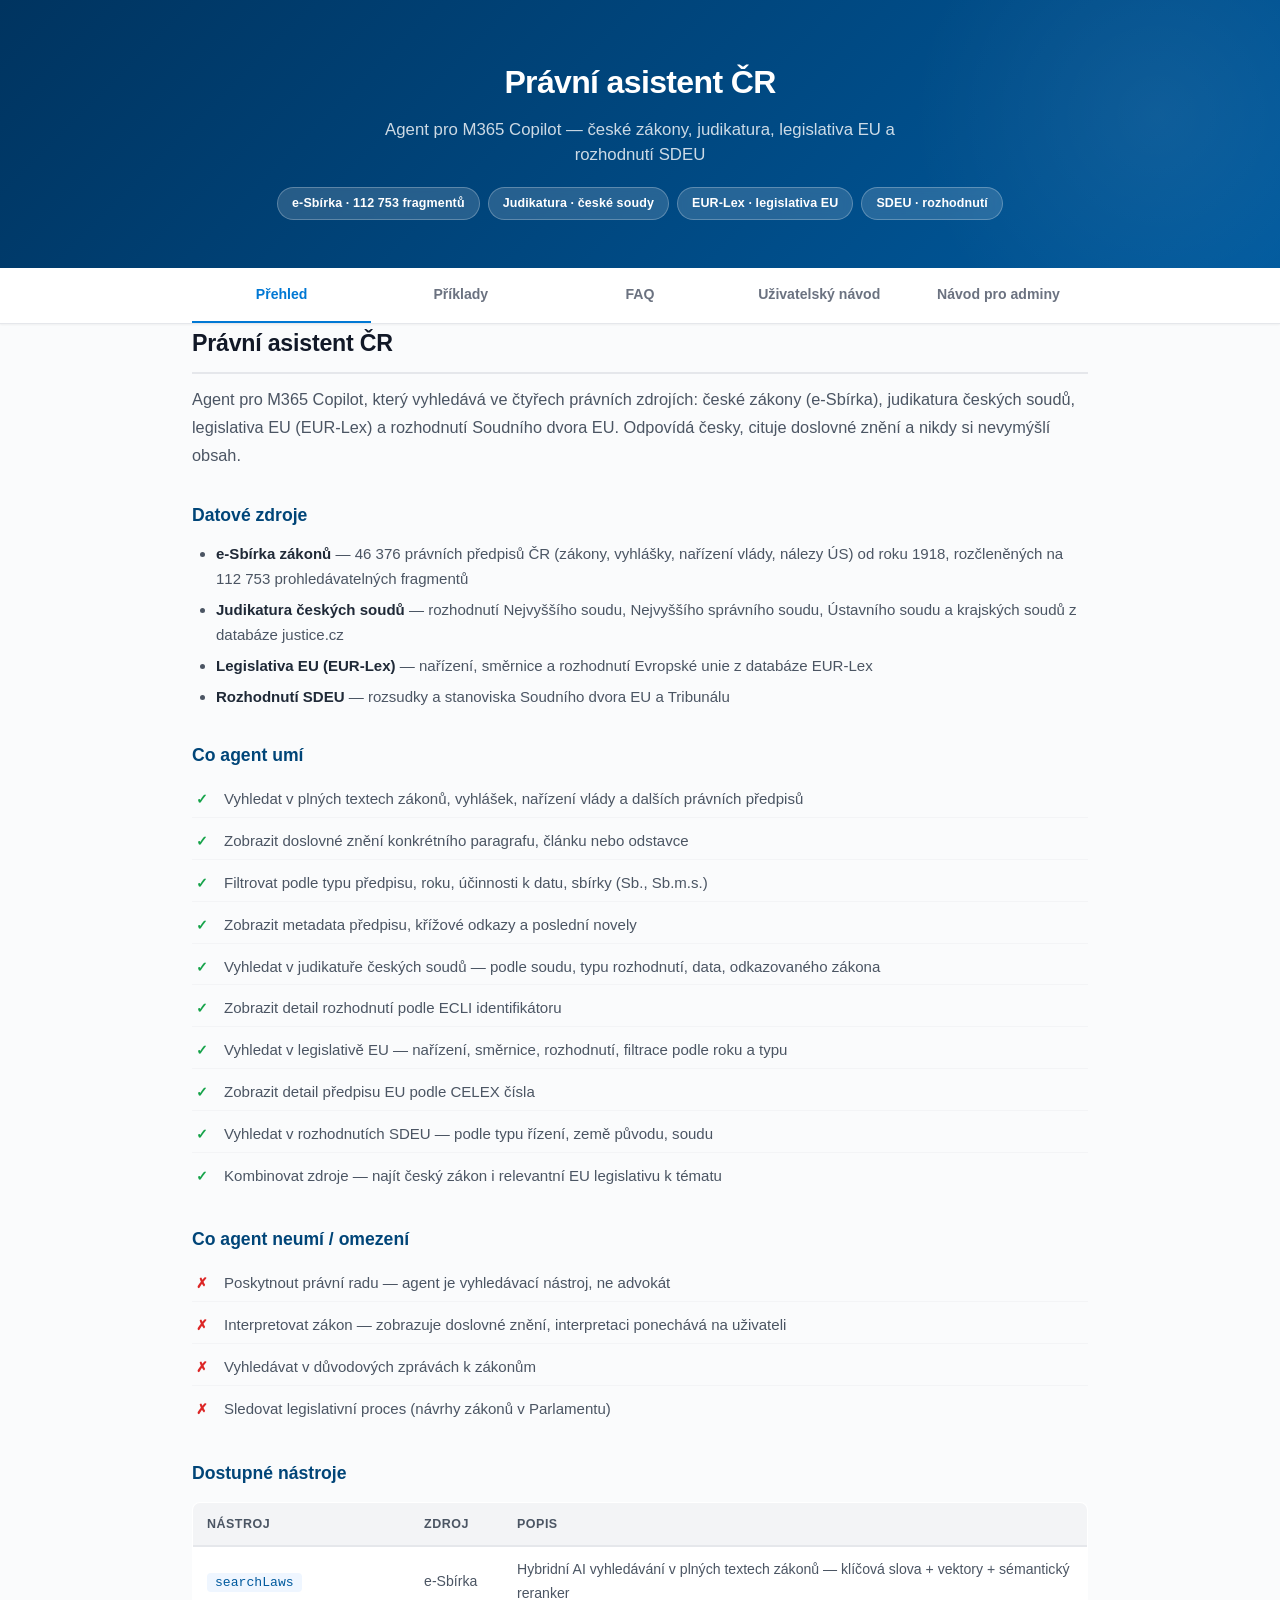
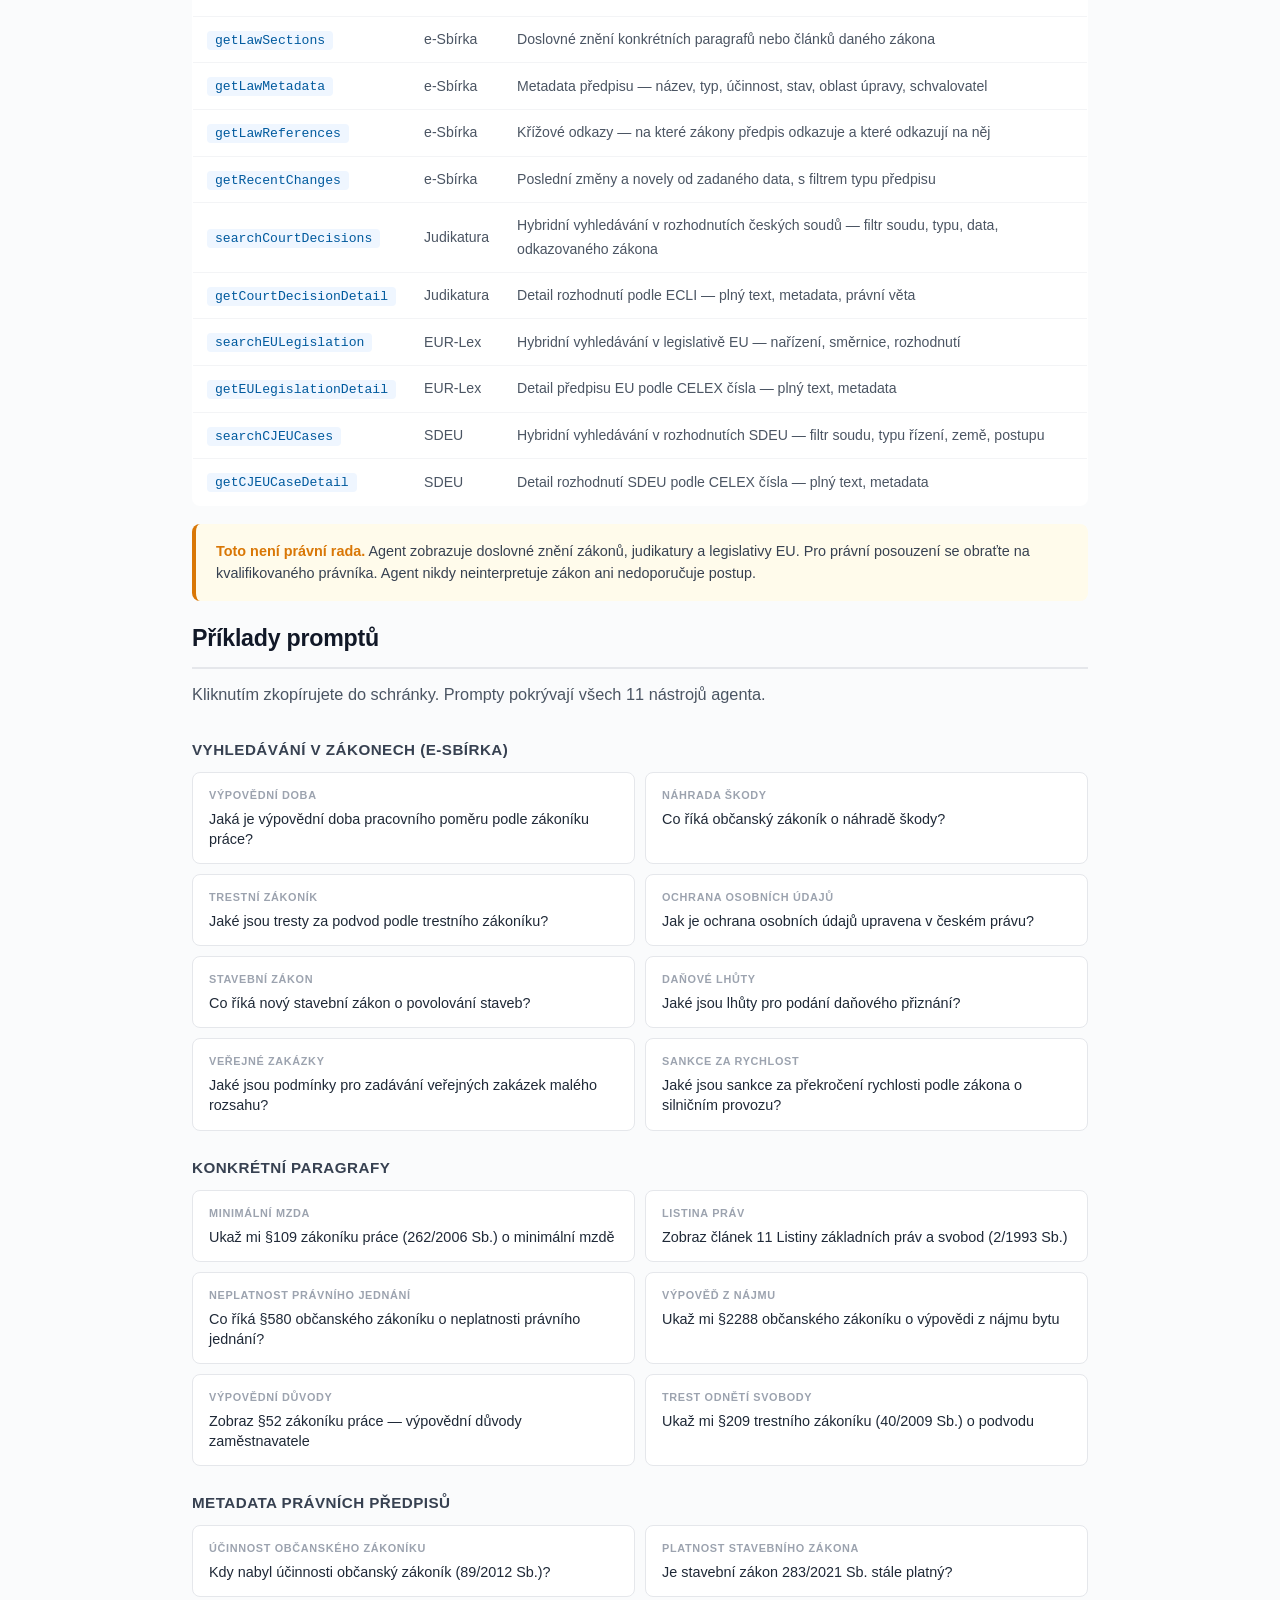
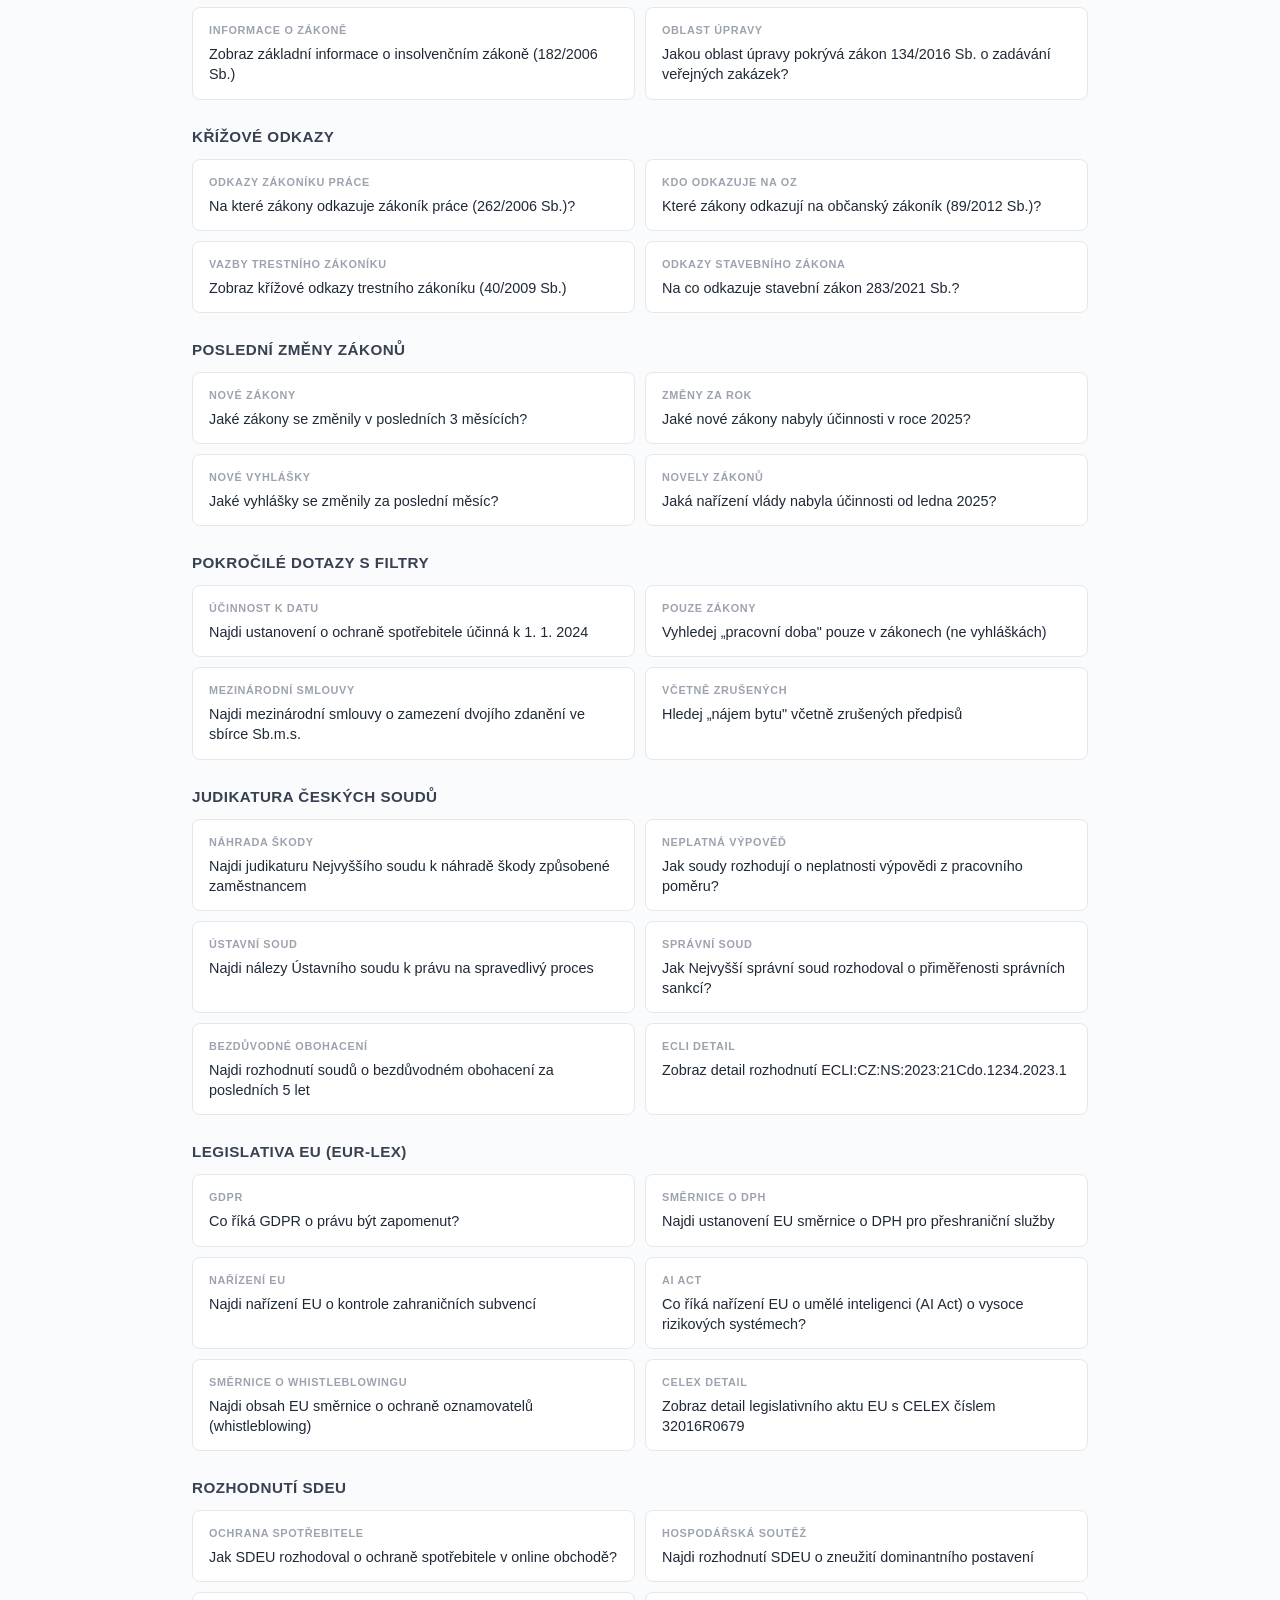
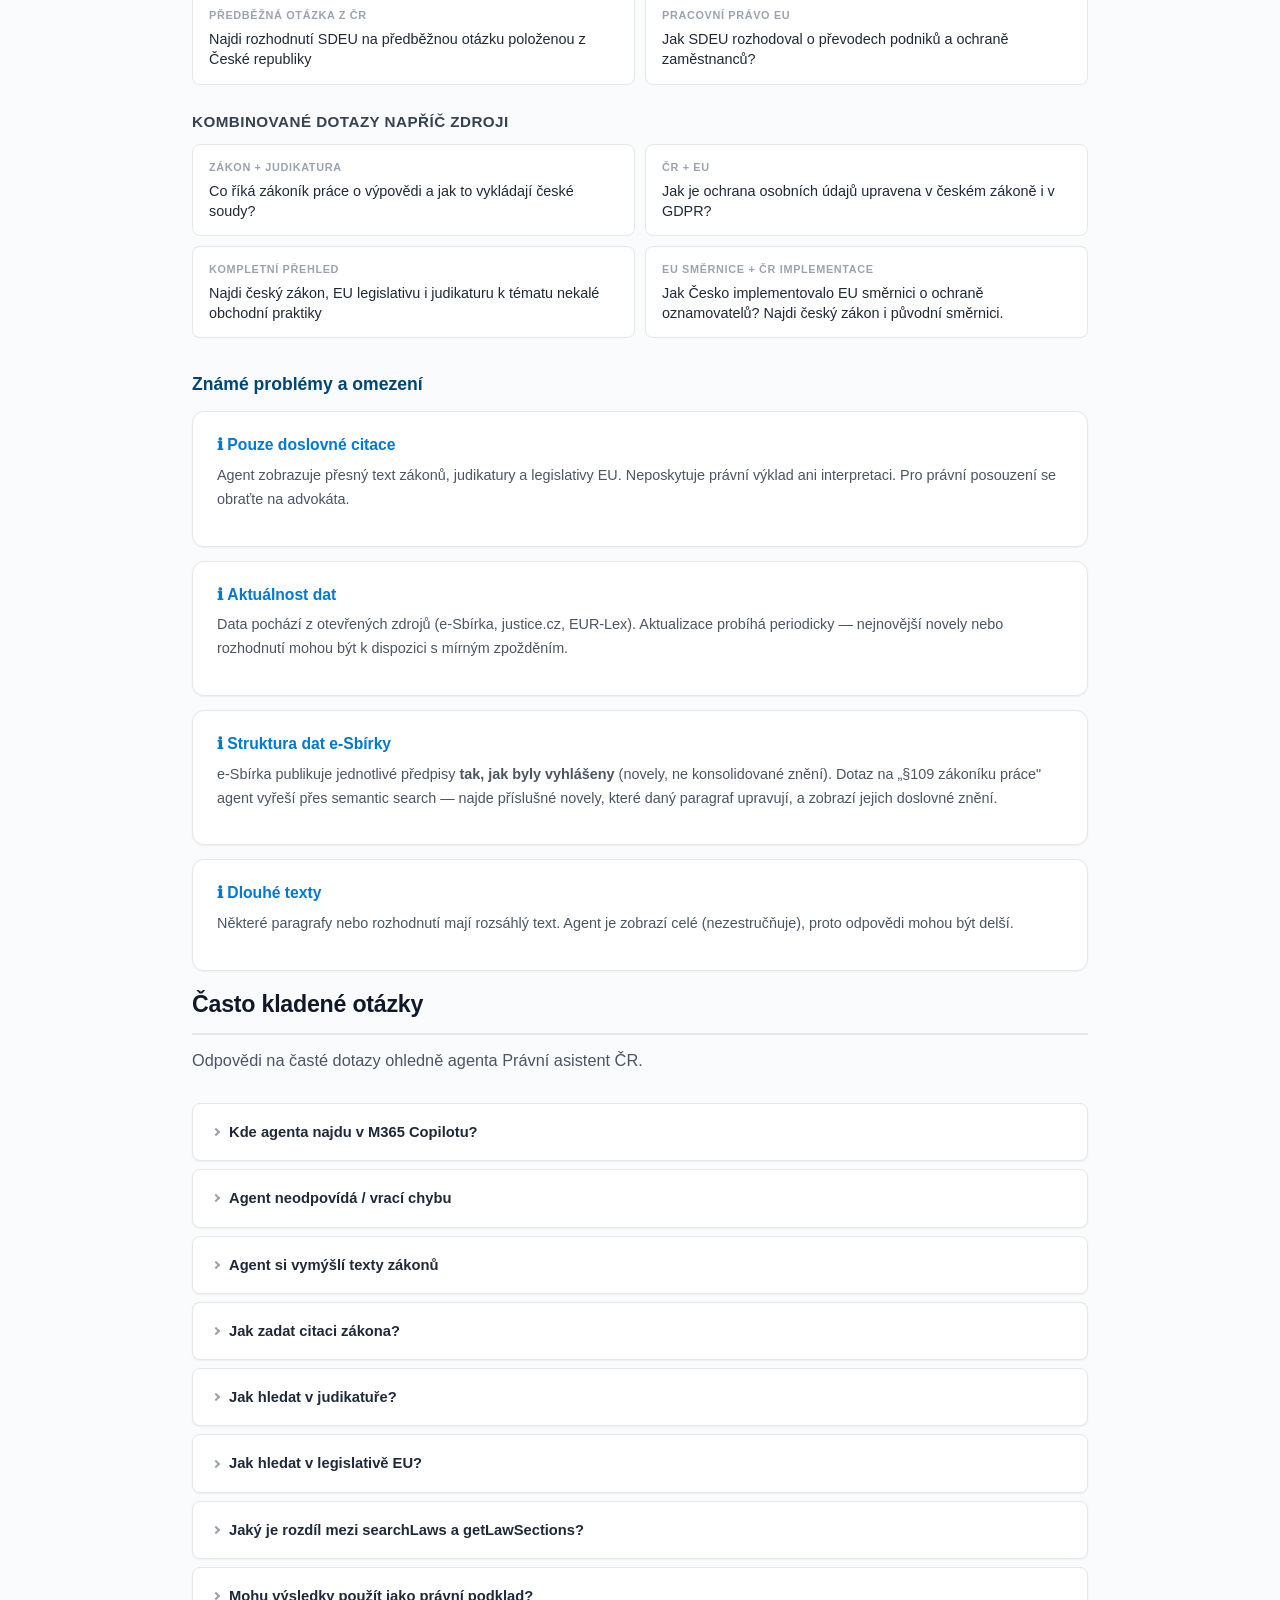
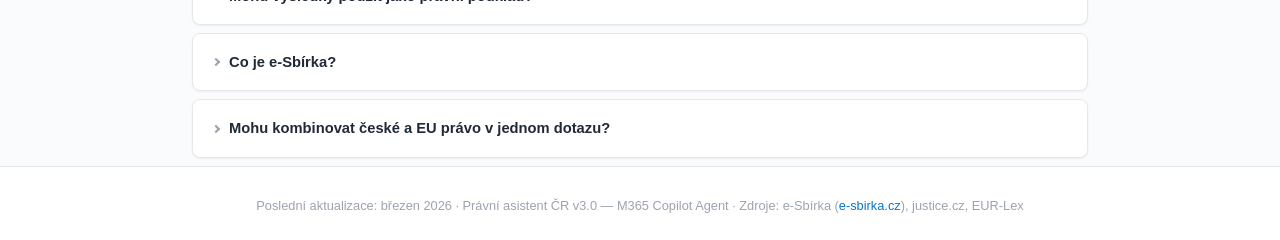
==== commit 9eb5b14e: "v3.0: Add PravniAsistentCR.zip download, update dates to March 2026" ====
--- a/index.html
+++ b/index.html
@@ -567,7 +567,7 @@
 
     <footer class="site-footer">
         <div class="container">
-            Poslední aktualizace: červenec 2025 · Právní asistent ČR v3.0 — M365 Copilot Agent · Zdroje: e-Sbírka (<a href="https://www.e-sbirka.cz" target="_blank">e-sbirka.cz</a>), justice.cz, EUR-Lex
+            Poslední aktualizace: březen 2026 · Právní asistent ČR v3.0 — M365 Copilot Agent · Zdroje: e-Sbírka (<a href="https://www.e-sbirka.cz" target="_blank">e-sbirka.cz</a>), justice.cz, EUR-Lex
         </div>
     </footer>
 
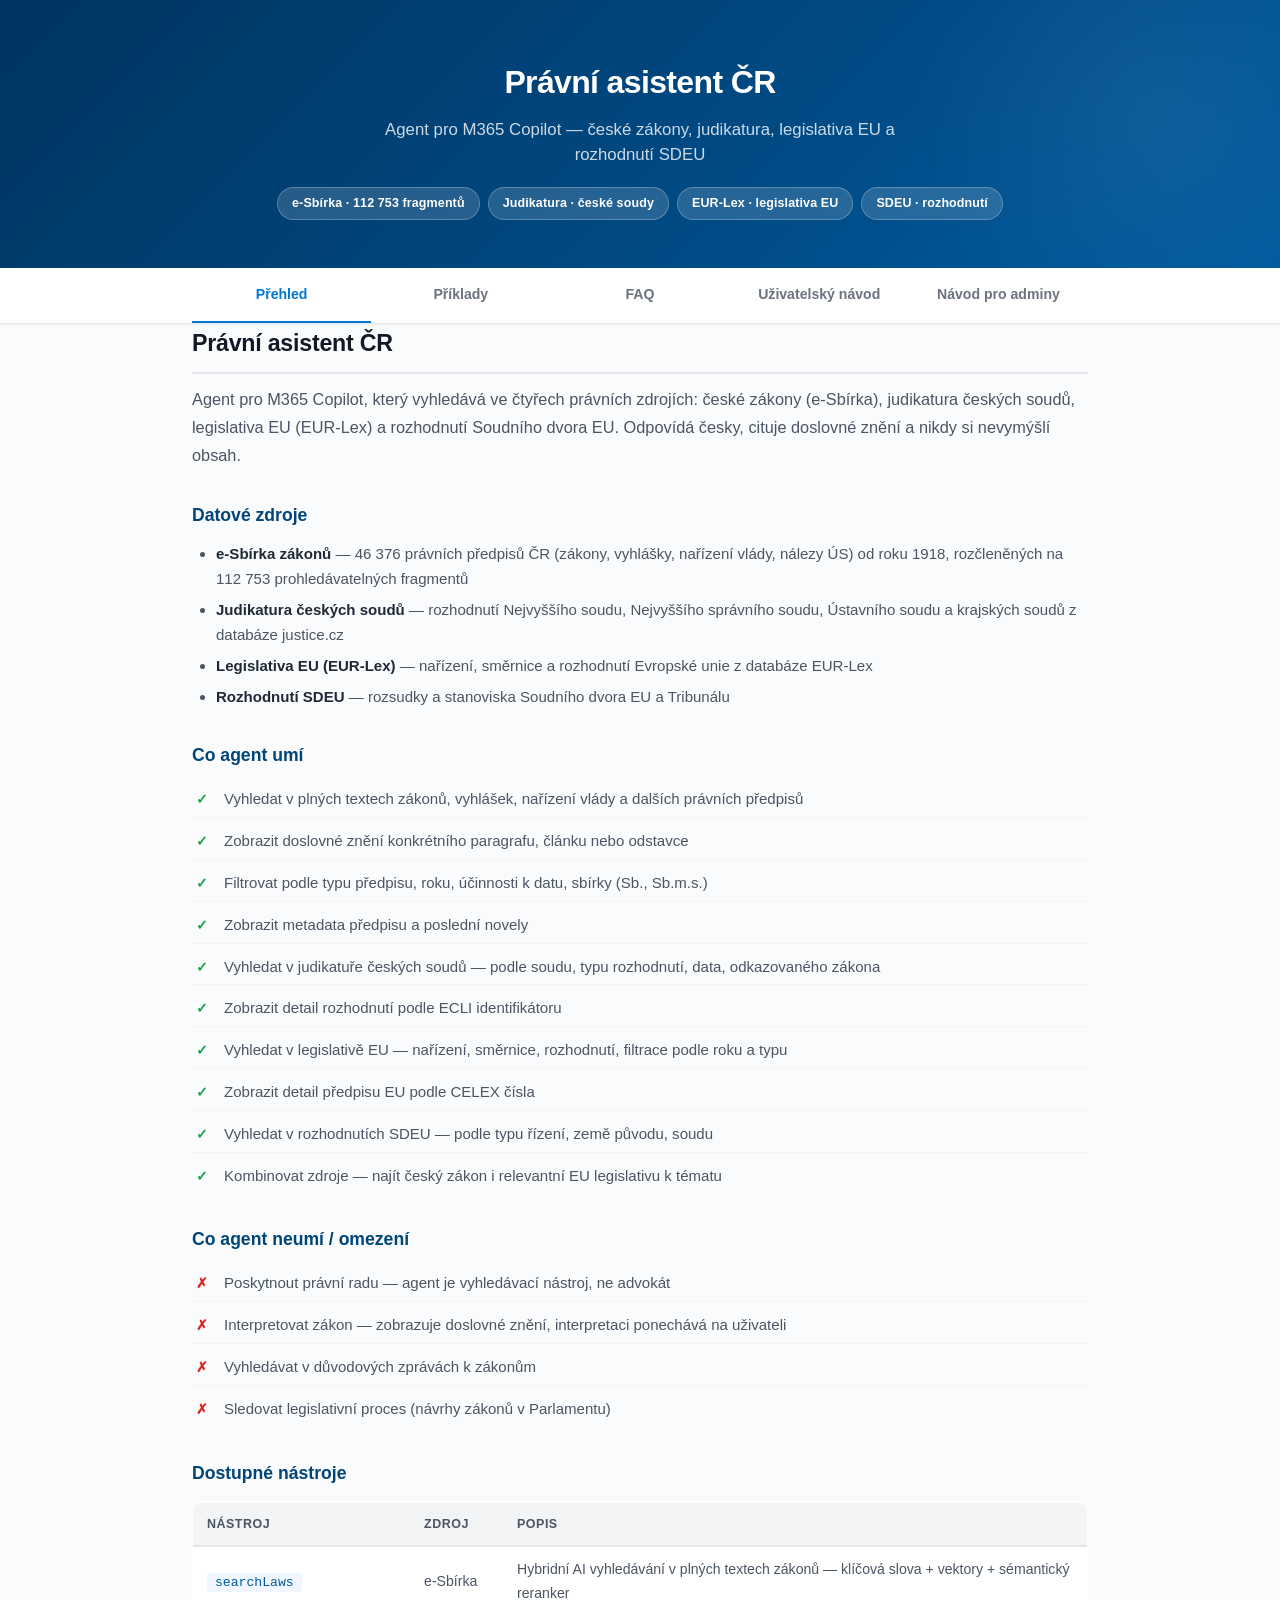
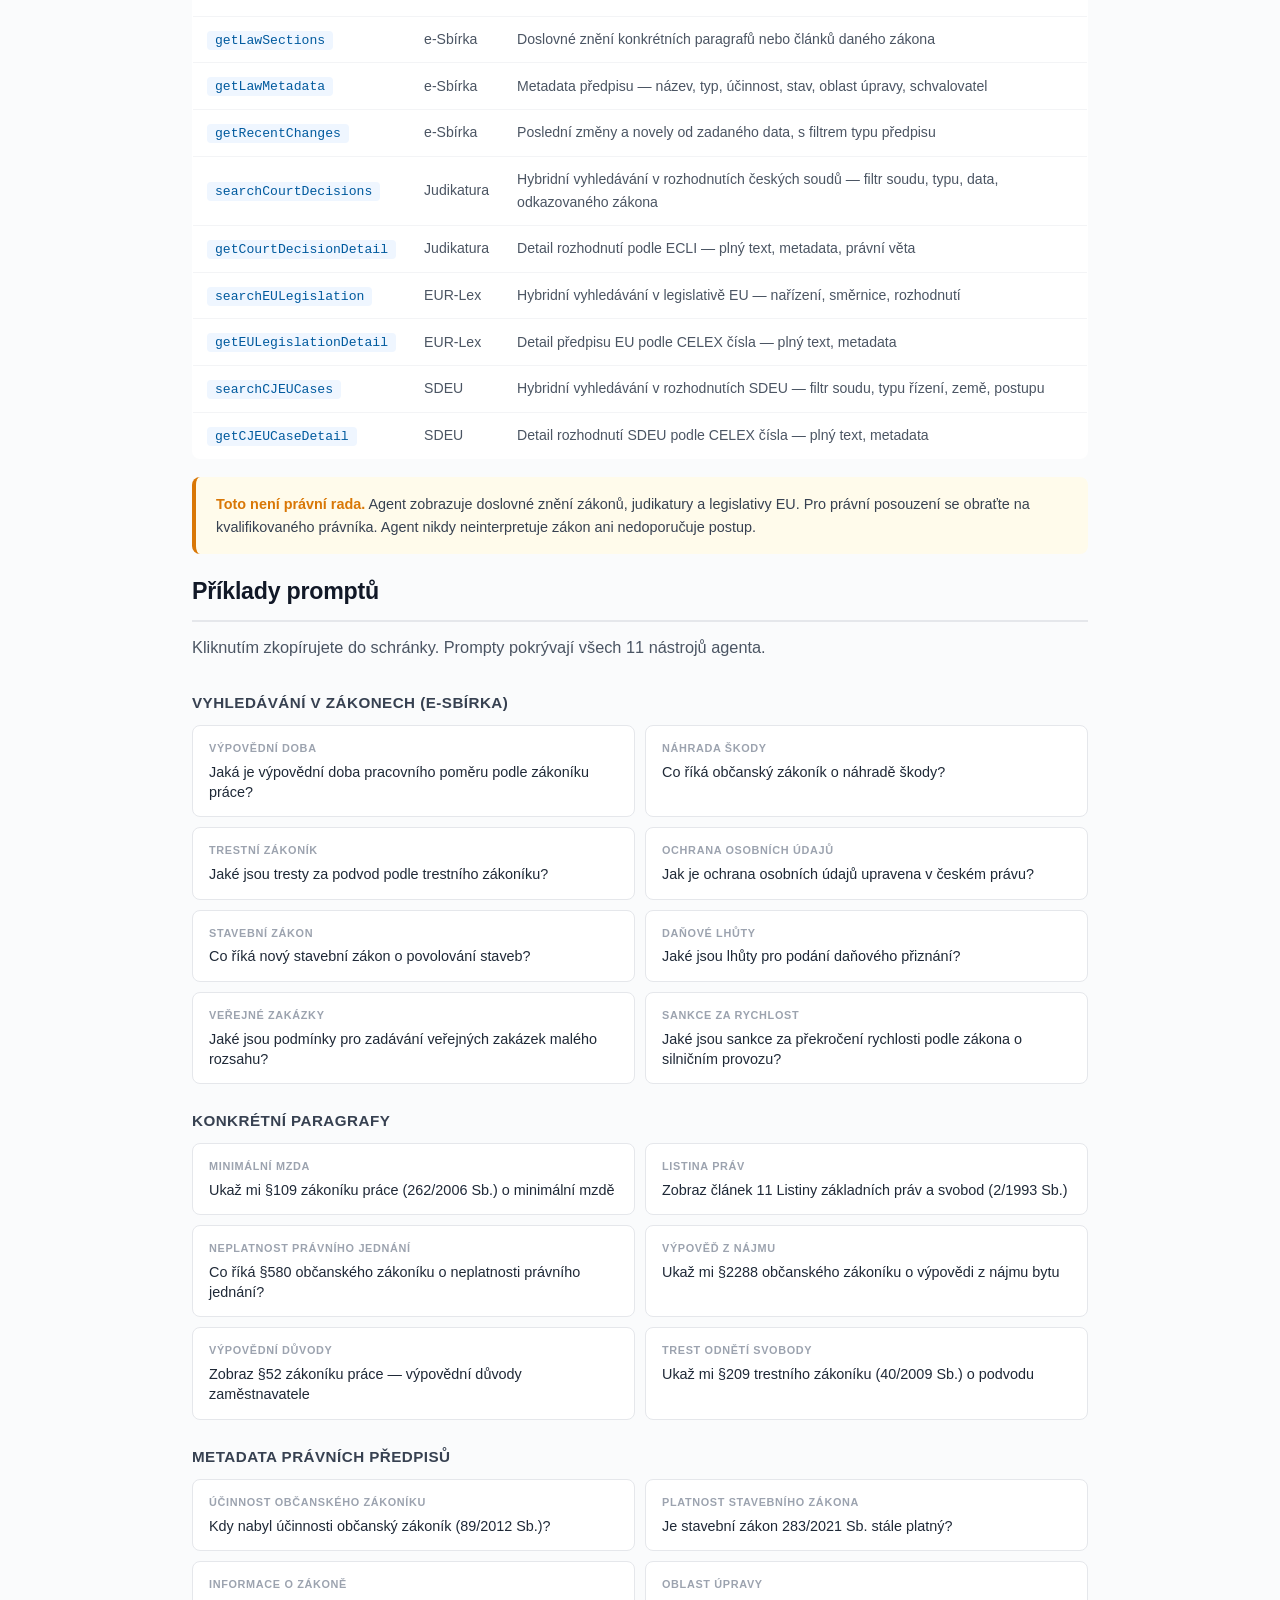
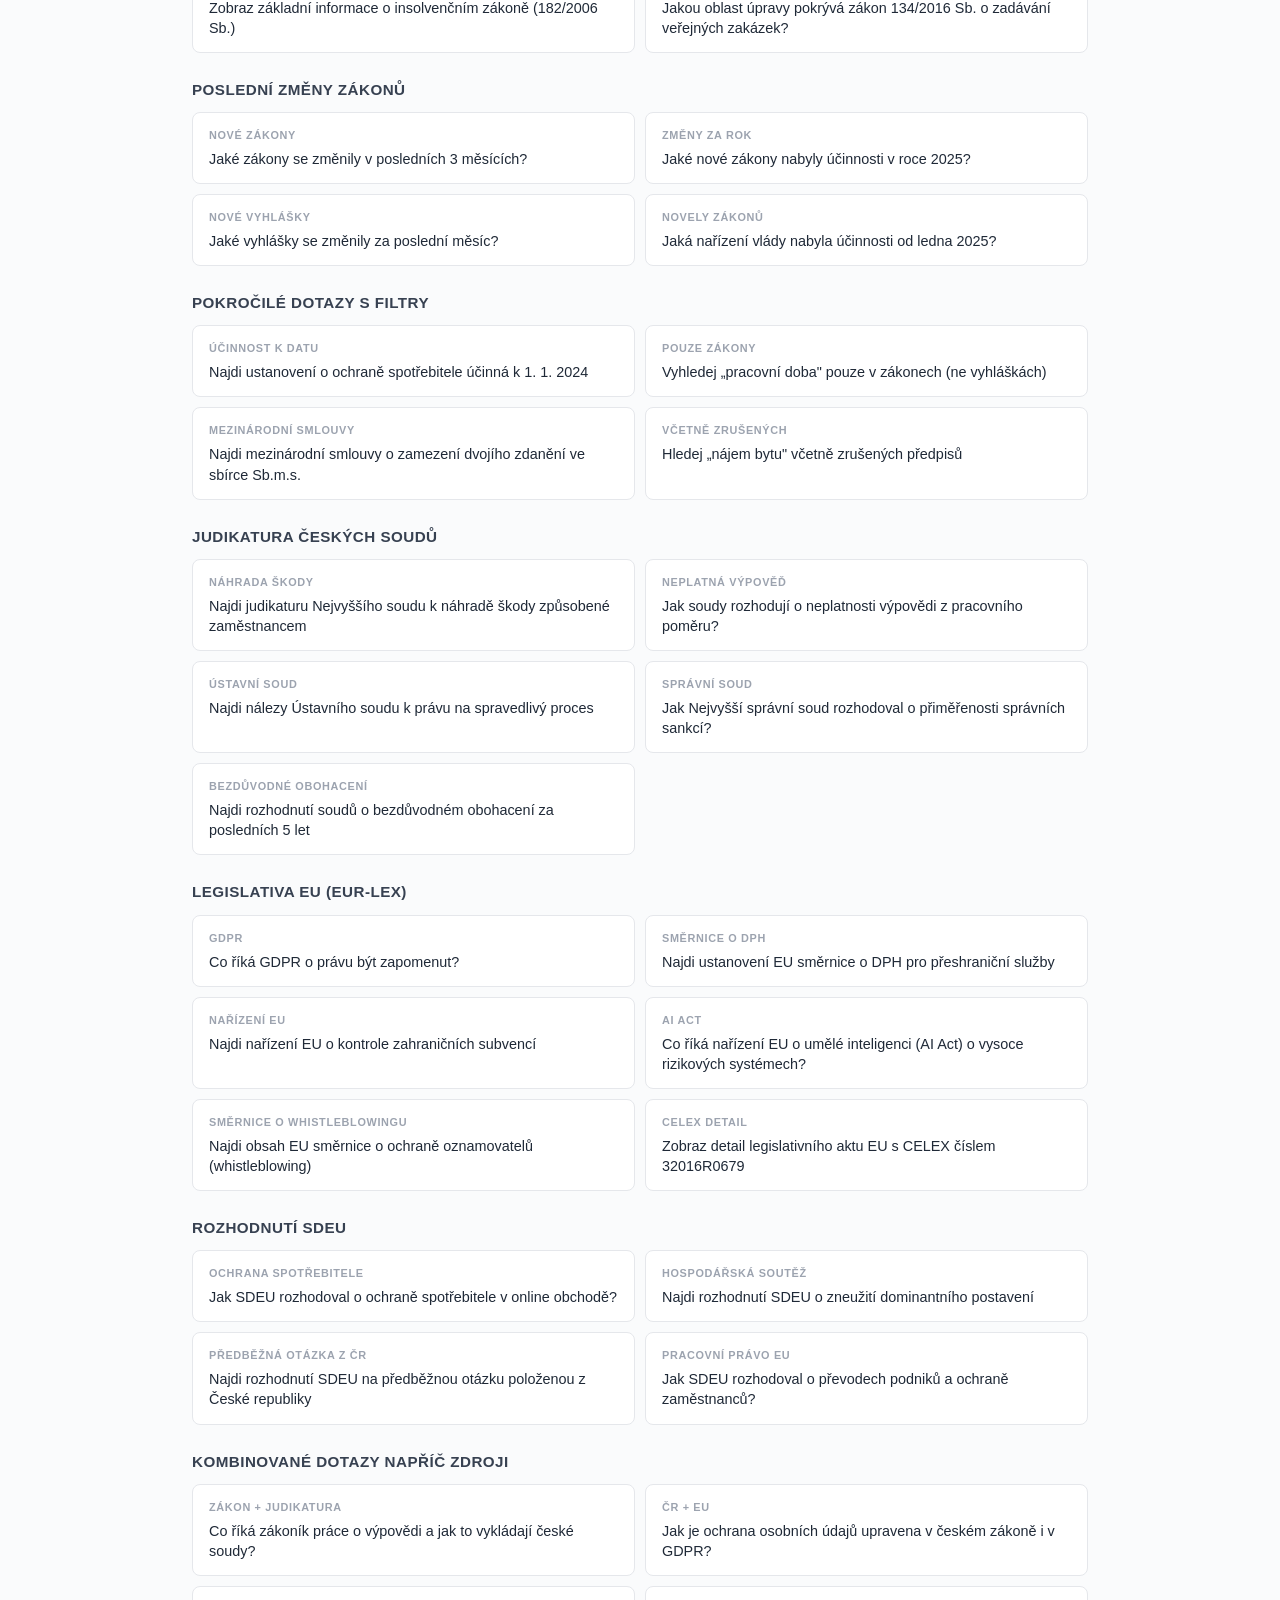
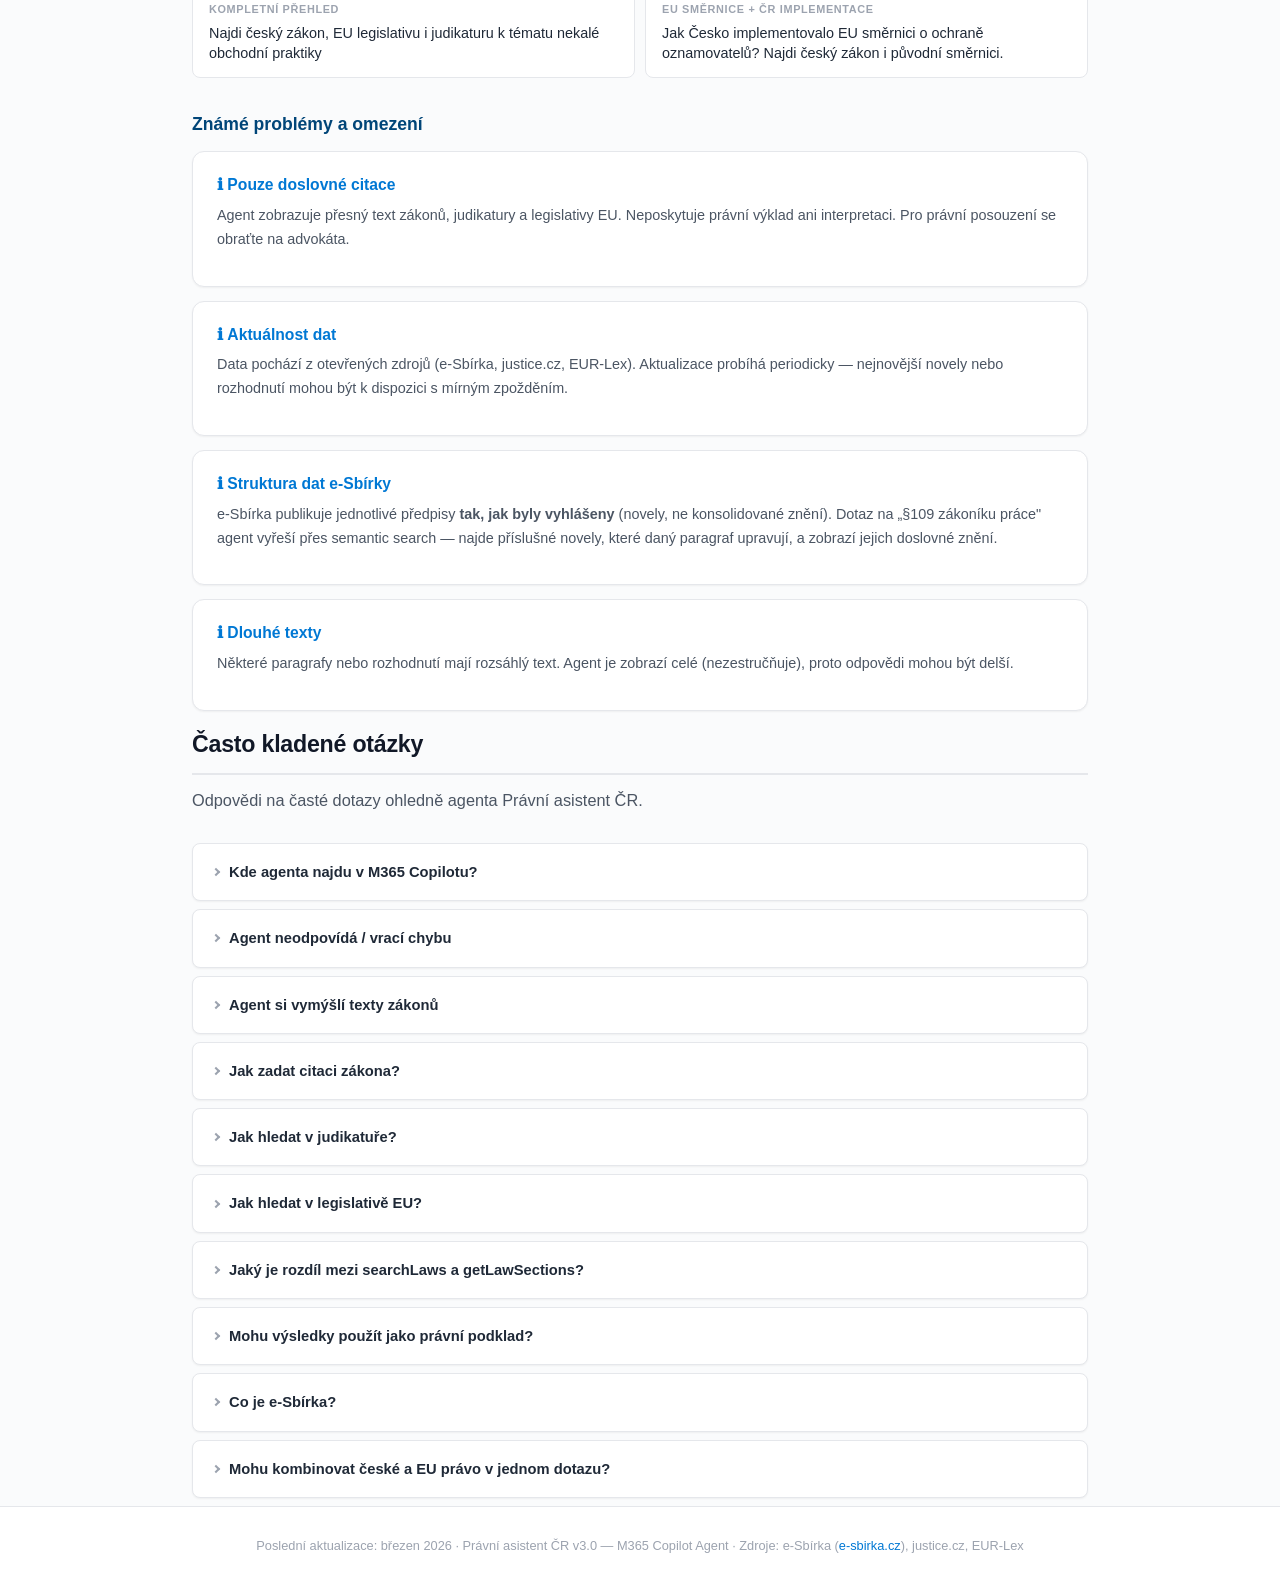
==== commit 95773362: "Remove broken prompts: křížové odkazy (empty data), fake ECLI example" ====
--- a/index.html
+++ b/index.html
@@ -53,7 +53,7 @@
                 <li class="yes">Vyhledat v plných textech zákonů, vyhlášek, nařízení vlády a dalších právních předpisů</li>
                 <li class="yes">Zobrazit doslovné znění konkrétního paragrafu, článku nebo odstavce</li>
                 <li class="yes">Filtrovat podle typu předpisu, roku, účinnosti k datu, sbírky (Sb., Sb.m.s.)</li>
-                <li class="yes">Zobrazit metadata předpisu, křížové odkazy a poslední novely</li>
+                <li class="yes">Zobrazit metadata předpisu a poslední novely</li>
                 <li class="yes">Vyhledat v judikatuře českých soudů — podle soudu, typu rozhodnutí, data, odkazovaného zákona</li>
                 <li class="yes">Zobrazit detail rozhodnutí podle ECLI identifikátoru</li>
                 <li class="yes">Vyhledat v legislativě EU — nařízení, směrnice, rozhodnutí, filtrace podle roku a typu</li>
@@ -91,11 +91,7 @@
                         <td>e-Sbírka</td>
                         <td>Metadata předpisu — název, typ, účinnost, stav, oblast úpravy, schvalovatel</td>
                     </tr>
-                    <tr>
-                        <td><code>getLawReferences</code></td>
-                        <td>e-Sbírka</td>
-                        <td>Křížové odkazy — na které zákony předpis odkazuje a které odkazují na něj</td>
-                    </tr>
+
                     <tr>
                         <td><code>getRecentChanges</code></td>
                         <td>e-Sbírka</td>
@@ -245,29 +241,7 @@
                 </div>
             </div>
 
-            <h4>Křížové odkazy</h4>
-            <div class="prompt-grid">
-                <div class="prompt" onclick="copyPrompt(this)">
-                    <div class="prompt-label">Odkazy zákoníku práce</div>
-                    <div class="prompt-text">Na které zákony odkazuje zákoník práce (262/2006 Sb.)?</div>
-                    <span class="copy-hint">kopírovat</span>
-                </div>
-                <div class="prompt" onclick="copyPrompt(this)">
-                    <div class="prompt-label">Kdo odkazuje na OZ</div>
-                    <div class="prompt-text">Které zákony odkazují na občanský zákoník (89/2012 Sb.)?</div>
-                    <span class="copy-hint">kopírovat</span>
-                </div>
-                <div class="prompt" onclick="copyPrompt(this)">
-                    <div class="prompt-label">Vazby trestního zákoníku</div>
-                    <div class="prompt-text">Zobraz křížové odkazy trestního zákoníku (40/2009 Sb.)</div>
-                    <span class="copy-hint">kopírovat</span>
-                </div>
-                <div class="prompt" onclick="copyPrompt(this)">
-                    <div class="prompt-label">Odkazy stavebního zákona</div>
-                    <div class="prompt-text">Na co odkazuje stavební zákon 283/2021 Sb.?</div>
-                    <span class="copy-hint">kopírovat</span>
-                </div>
-            </div>
+
 
             <h4>Poslední změny zákonů</h4>
             <div class="prompt-grid">
@@ -344,11 +318,7 @@
                     <div class="prompt-text">Najdi rozhodnutí soudů o bezdůvodném obohacení za posledních 5 let</div>
                     <span class="copy-hint">kopírovat</span>
                 </div>
-                <div class="prompt" onclick="copyPrompt(this)">
-                    <div class="prompt-label">ECLI detail</div>
-                    <div class="prompt-text">Zobraz detail rozhodnutí ECLI:CZ:NS:2023:21Cdo.1234.2023.1</div>
-                    <span class="copy-hint">kopírovat</span>
-                </div>
+
             </div>
 
             <h4>Legislativa EU (EUR-Lex)</h4>
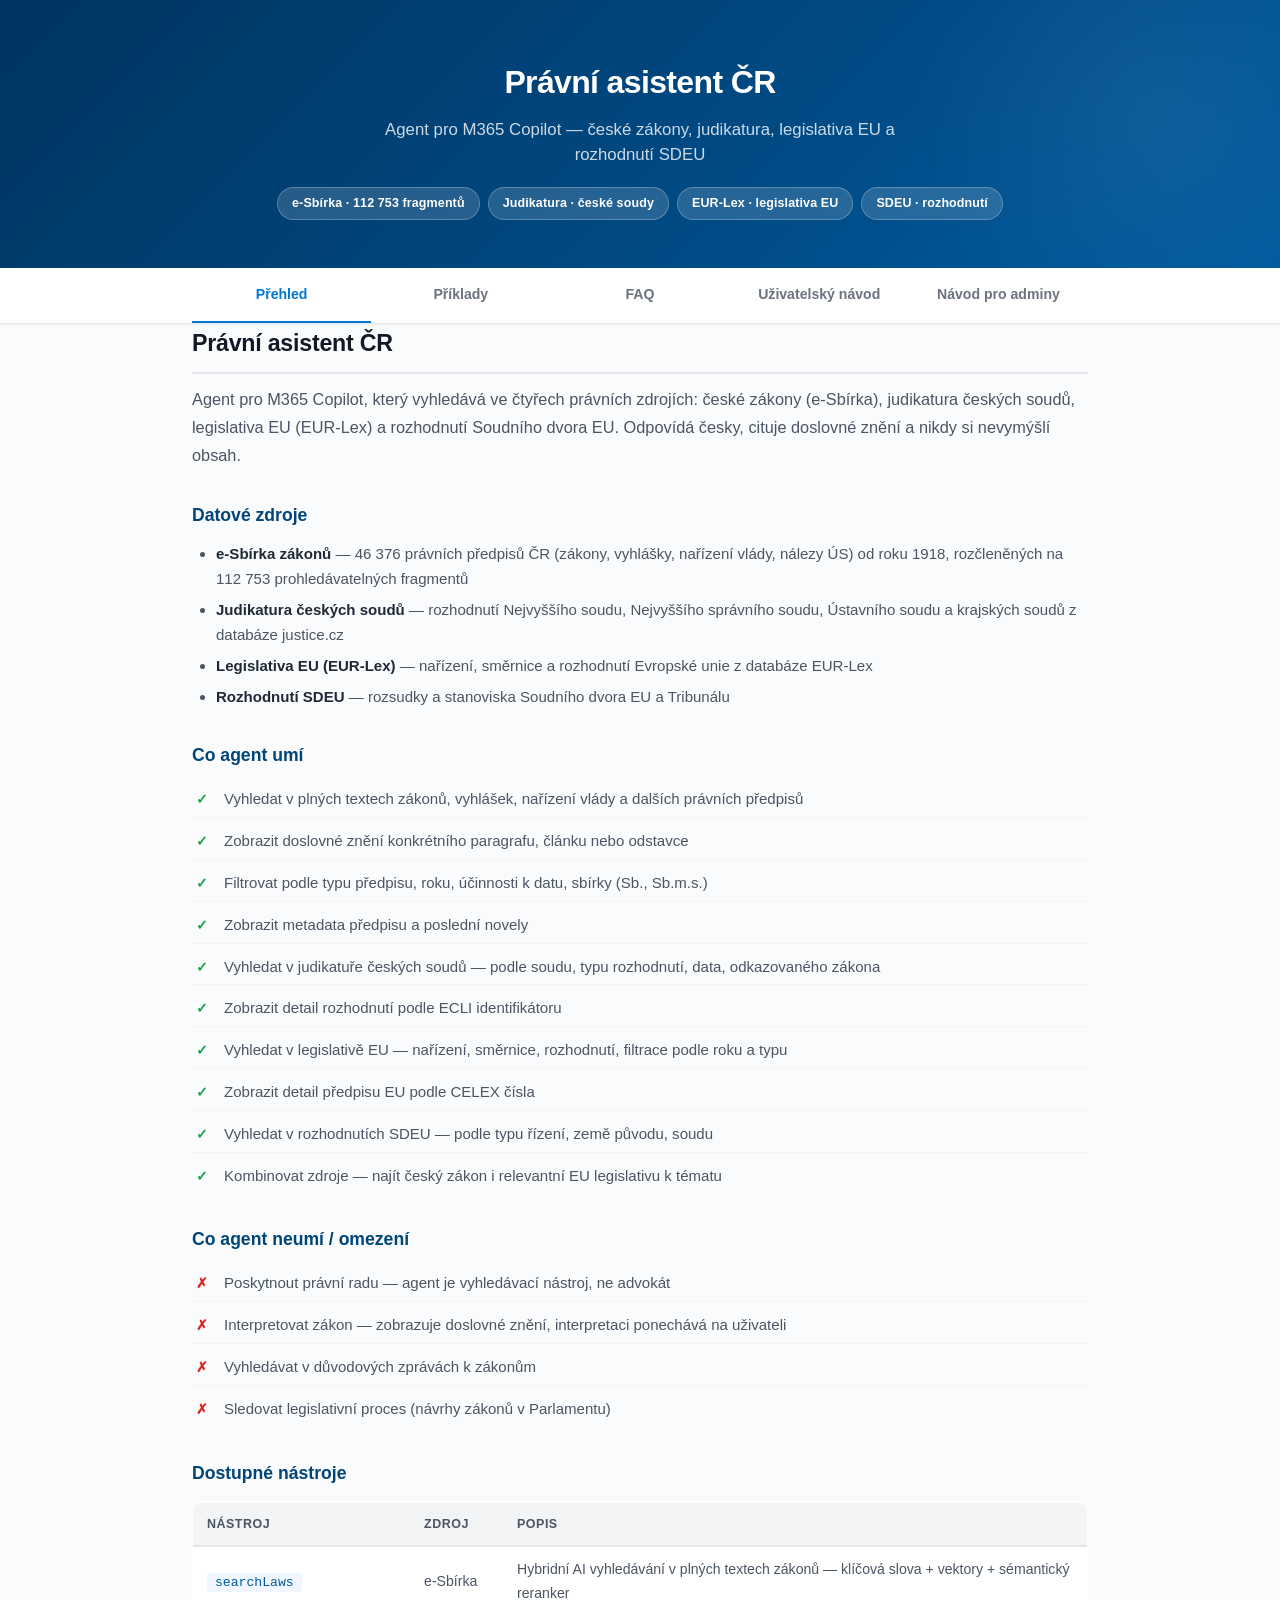
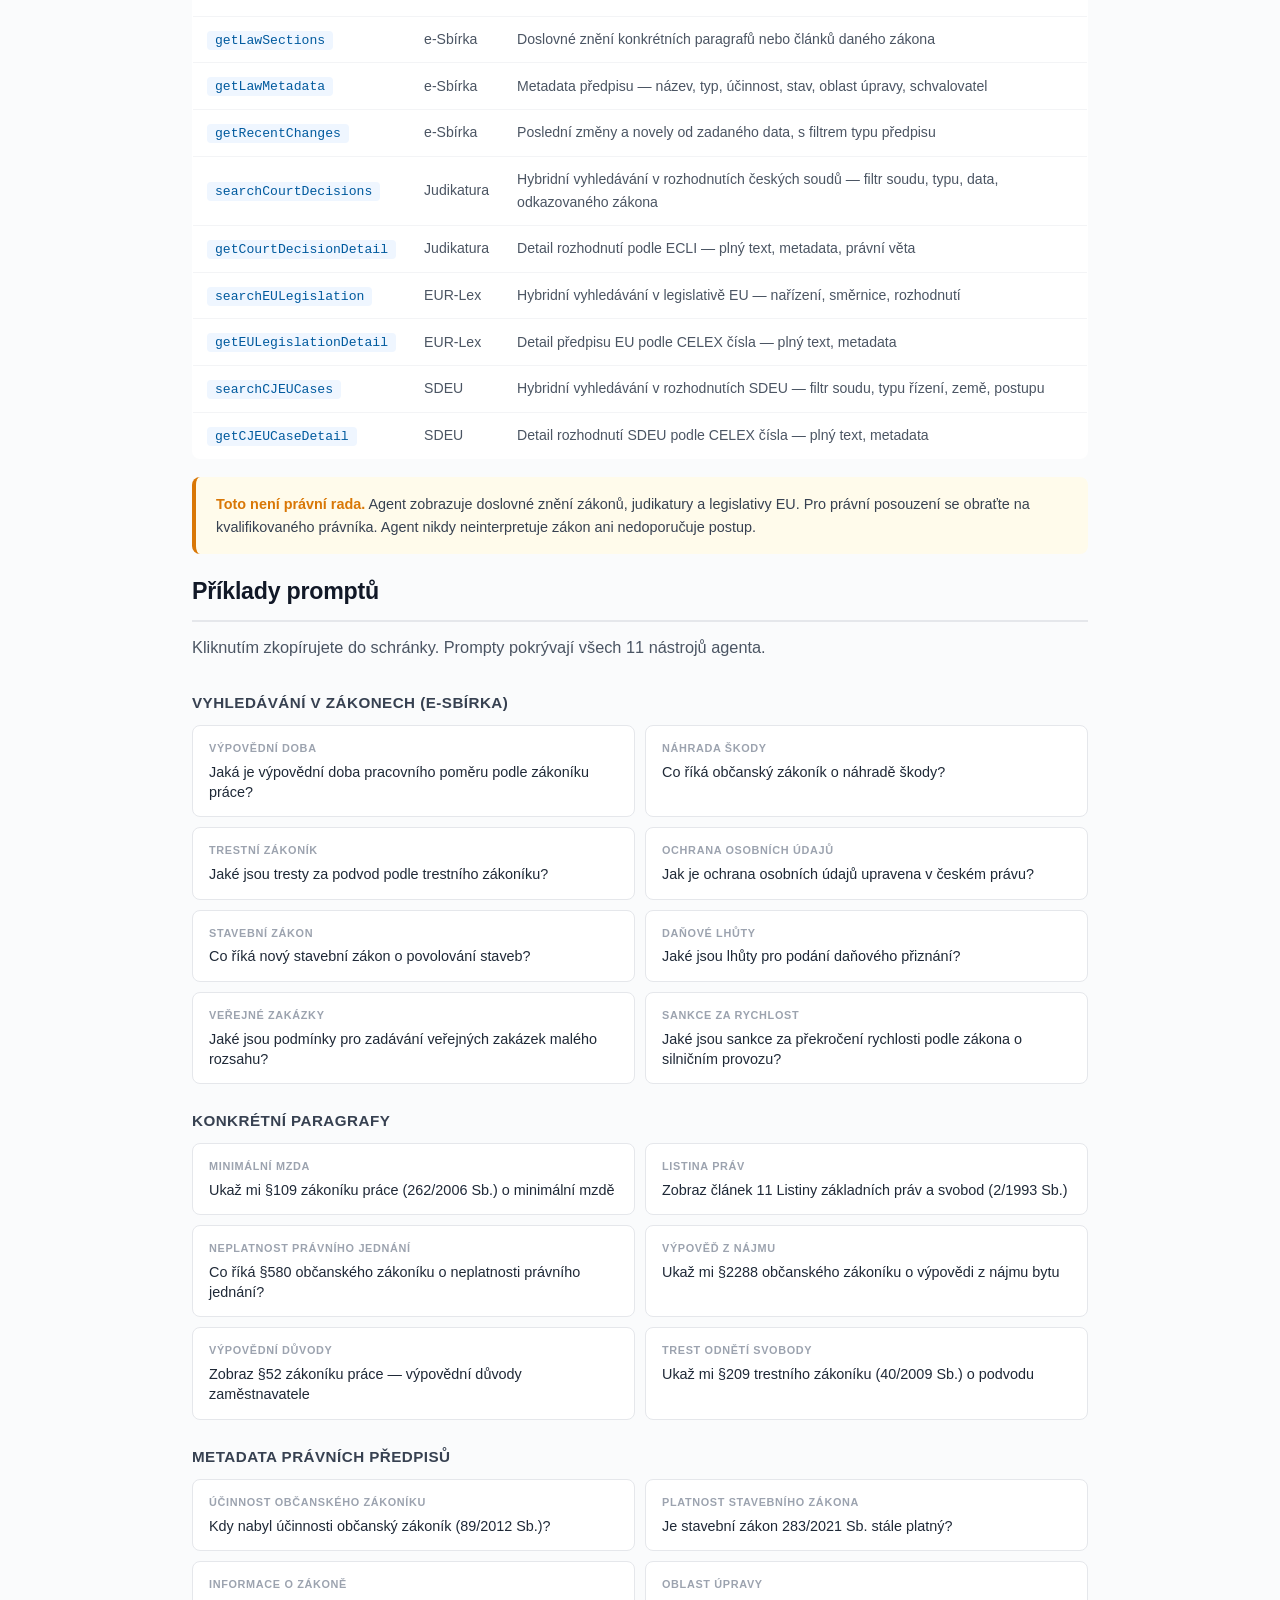
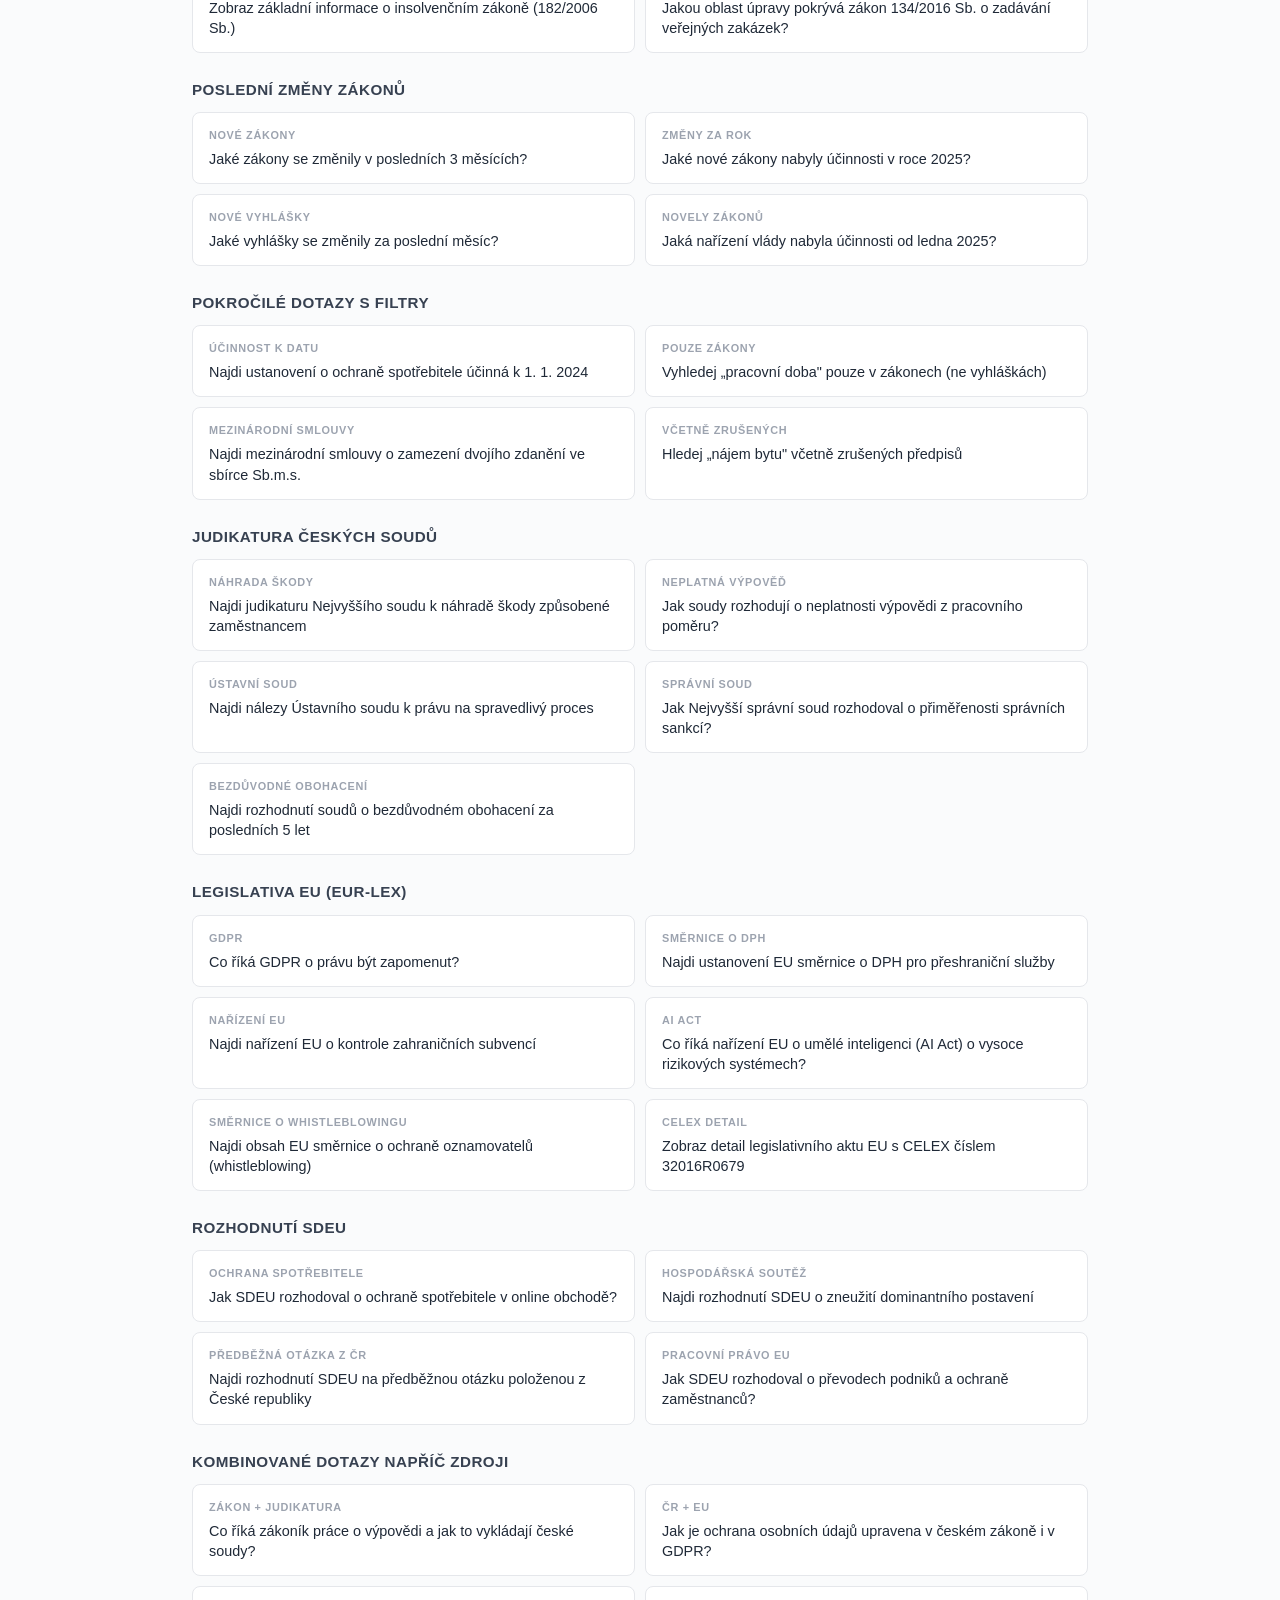
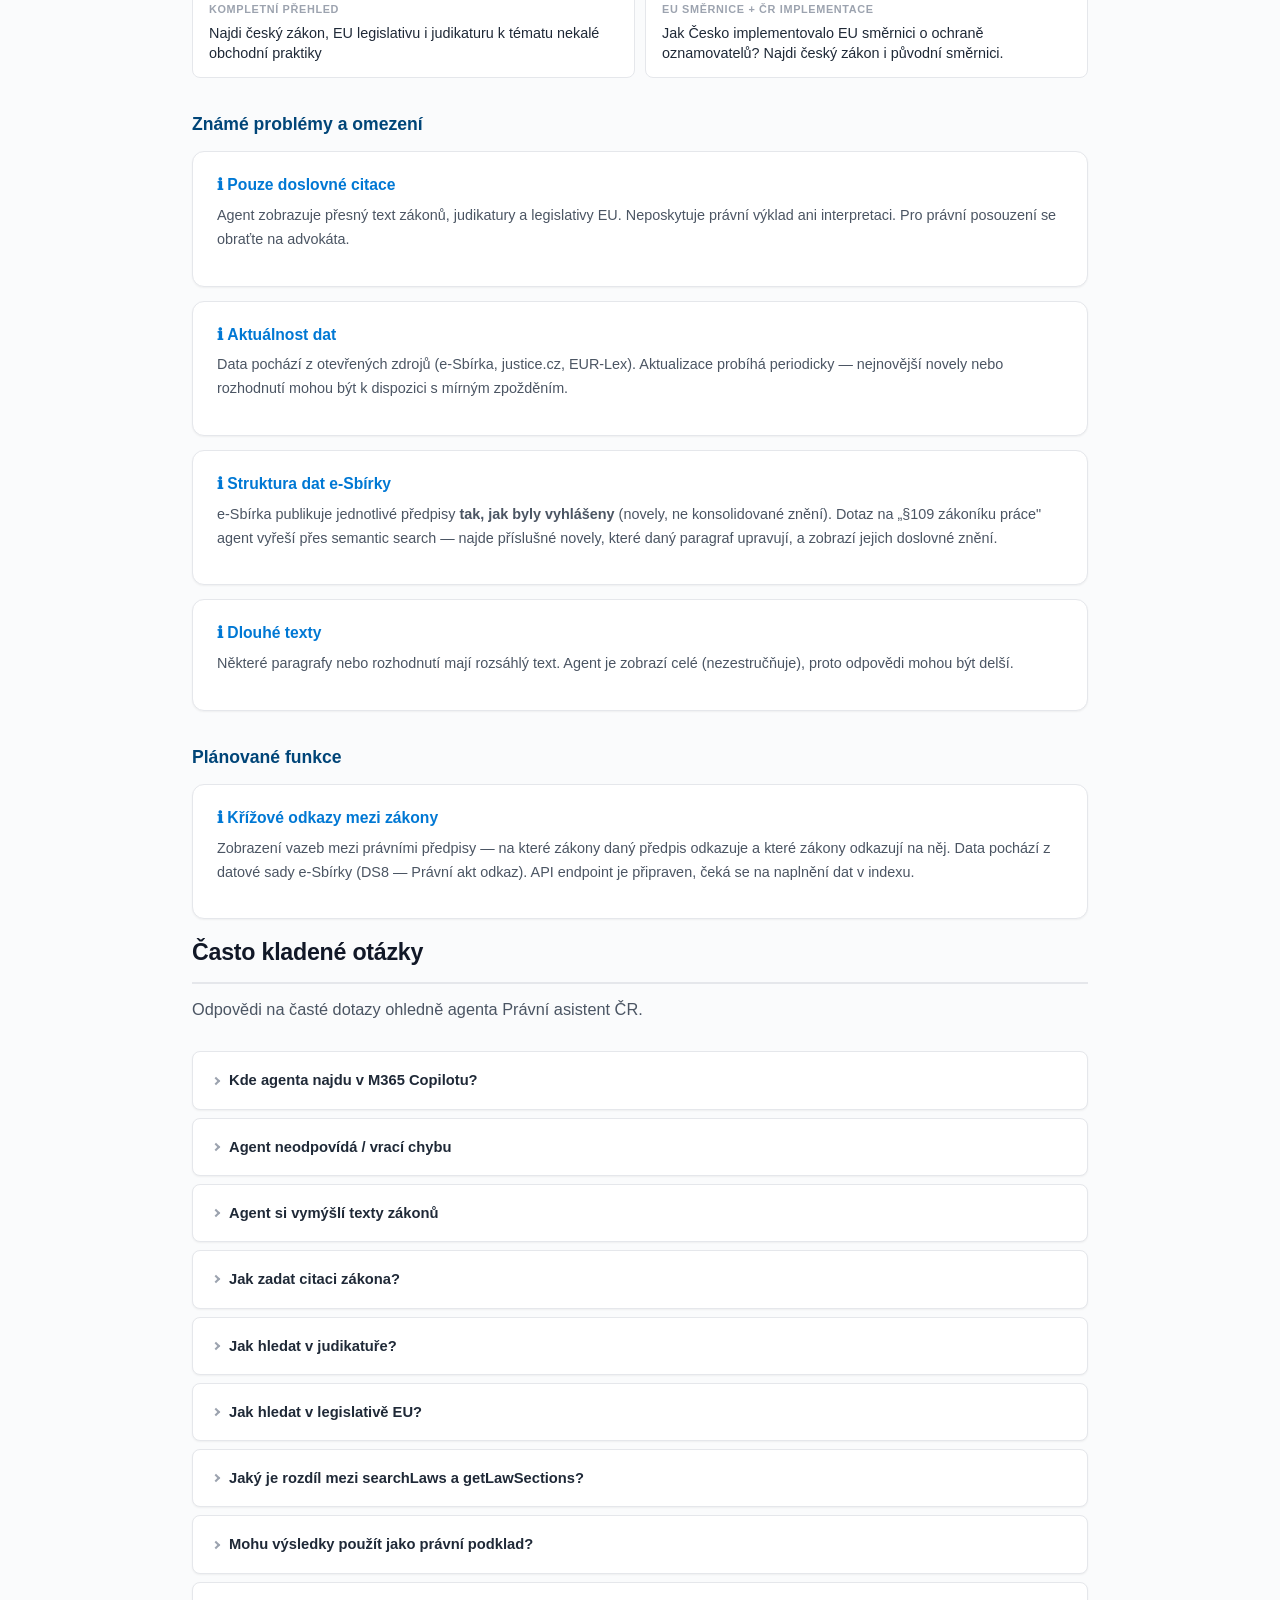
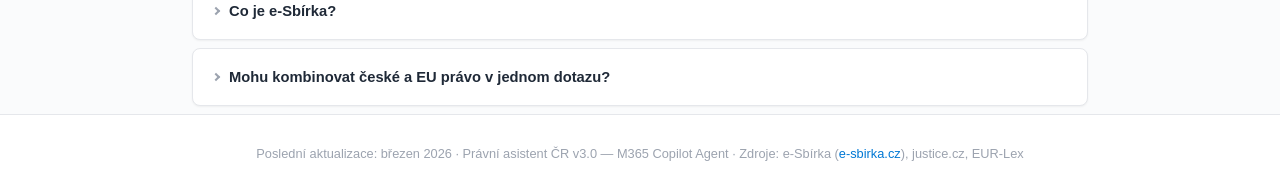
==== commit e7c4d4ce: "Add planned feature: křížové odkazy (cross-references between laws)" ====
--- a/index.html
+++ b/index.html
@@ -421,6 +421,12 @@
             <div class="card">
                 <div class="card-title"><span class="status-info">Dlouhé texty</span></div>
                 <p>Některé paragrafy nebo rozhodnutí mají rozsáhlý text. Agent je zobrazí celé (nezestručňuje), proto odpovědi mohou být delší.</p>
+            </div>
+
+            <h3>Plánované funkce</h3>
+            <div class="card">
+                <div class="card-title"><span class="status-info">Křížové odkazy mezi zákony</span></div>
+                <p>Zobrazení vazeb mezi právními předpisy — na které zákony daný předpis odkazuje a které zákony odkazují na něj. Data pochází z datové sady e-Sbírky (DS8 — Právní akt odkaz). API endpoint je připraven, čeká se na naplnění dat v indexu.</p>
             </div>
         </section>
 
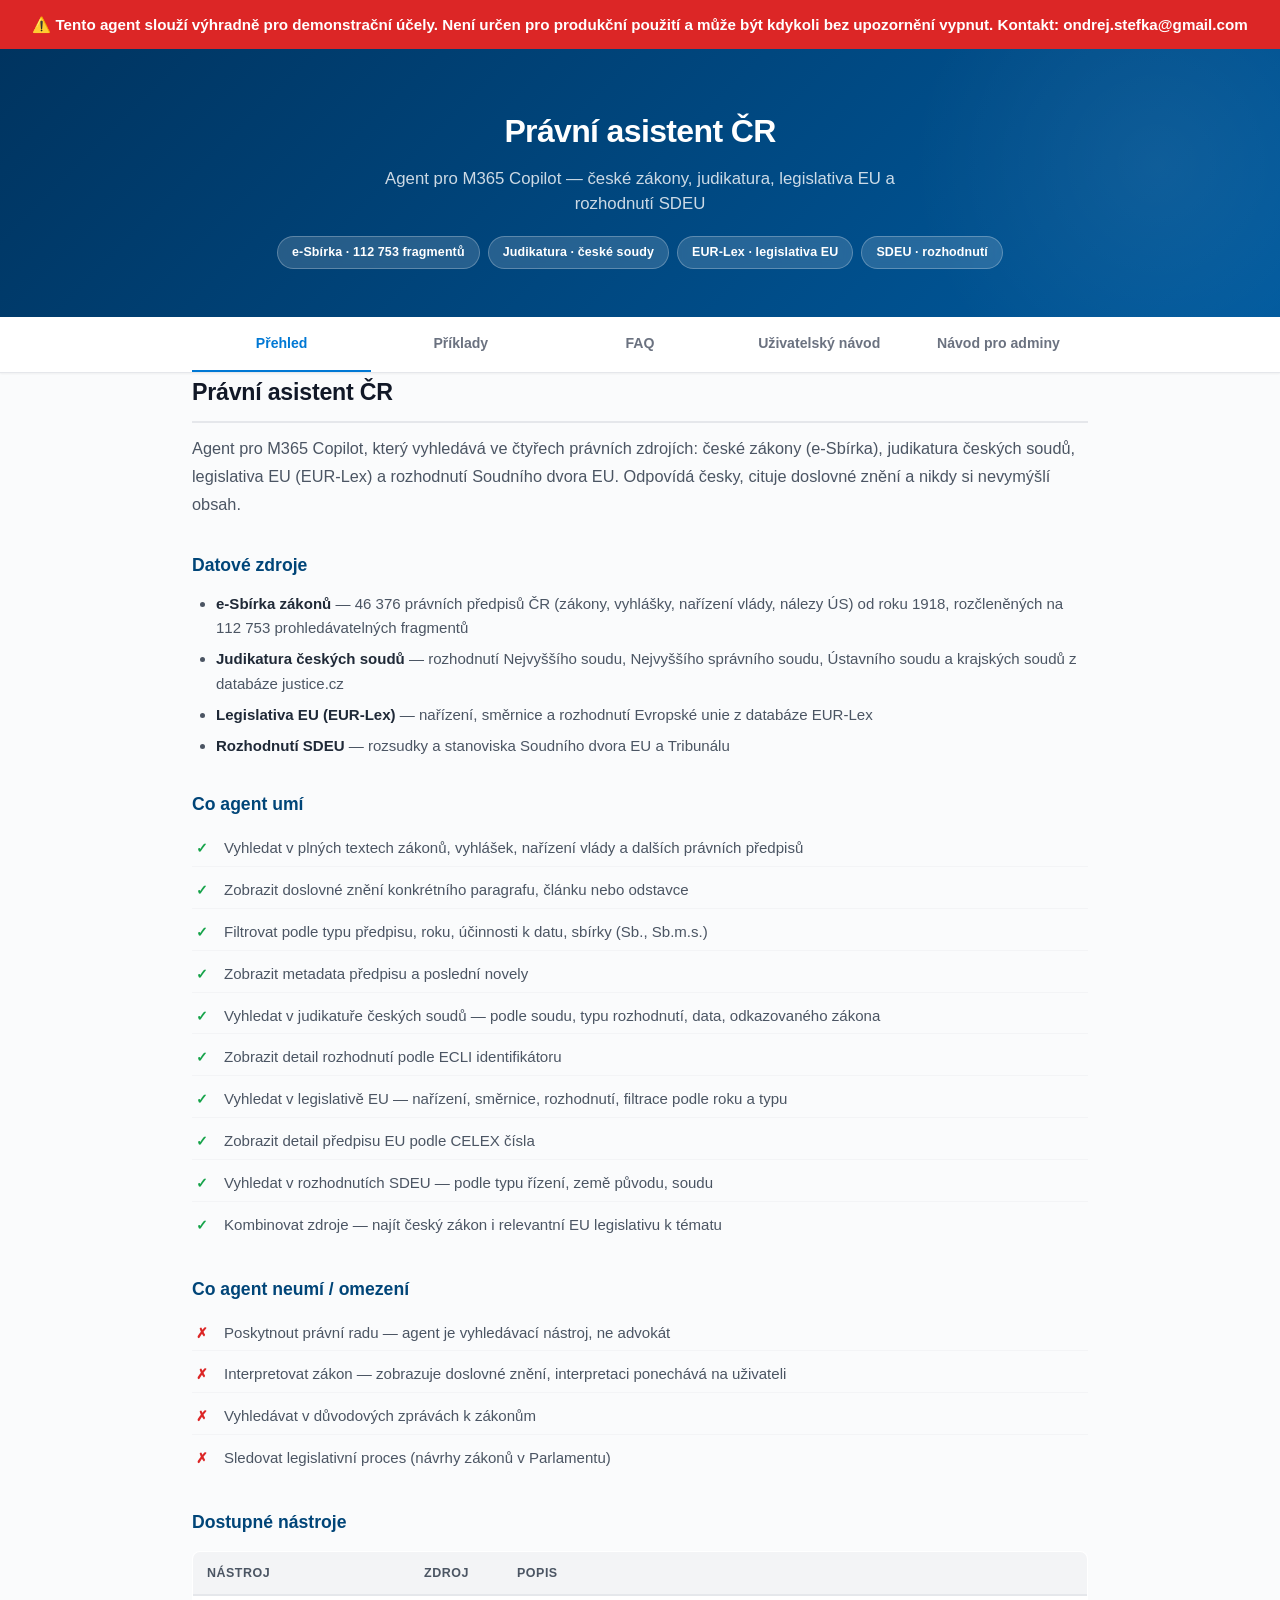
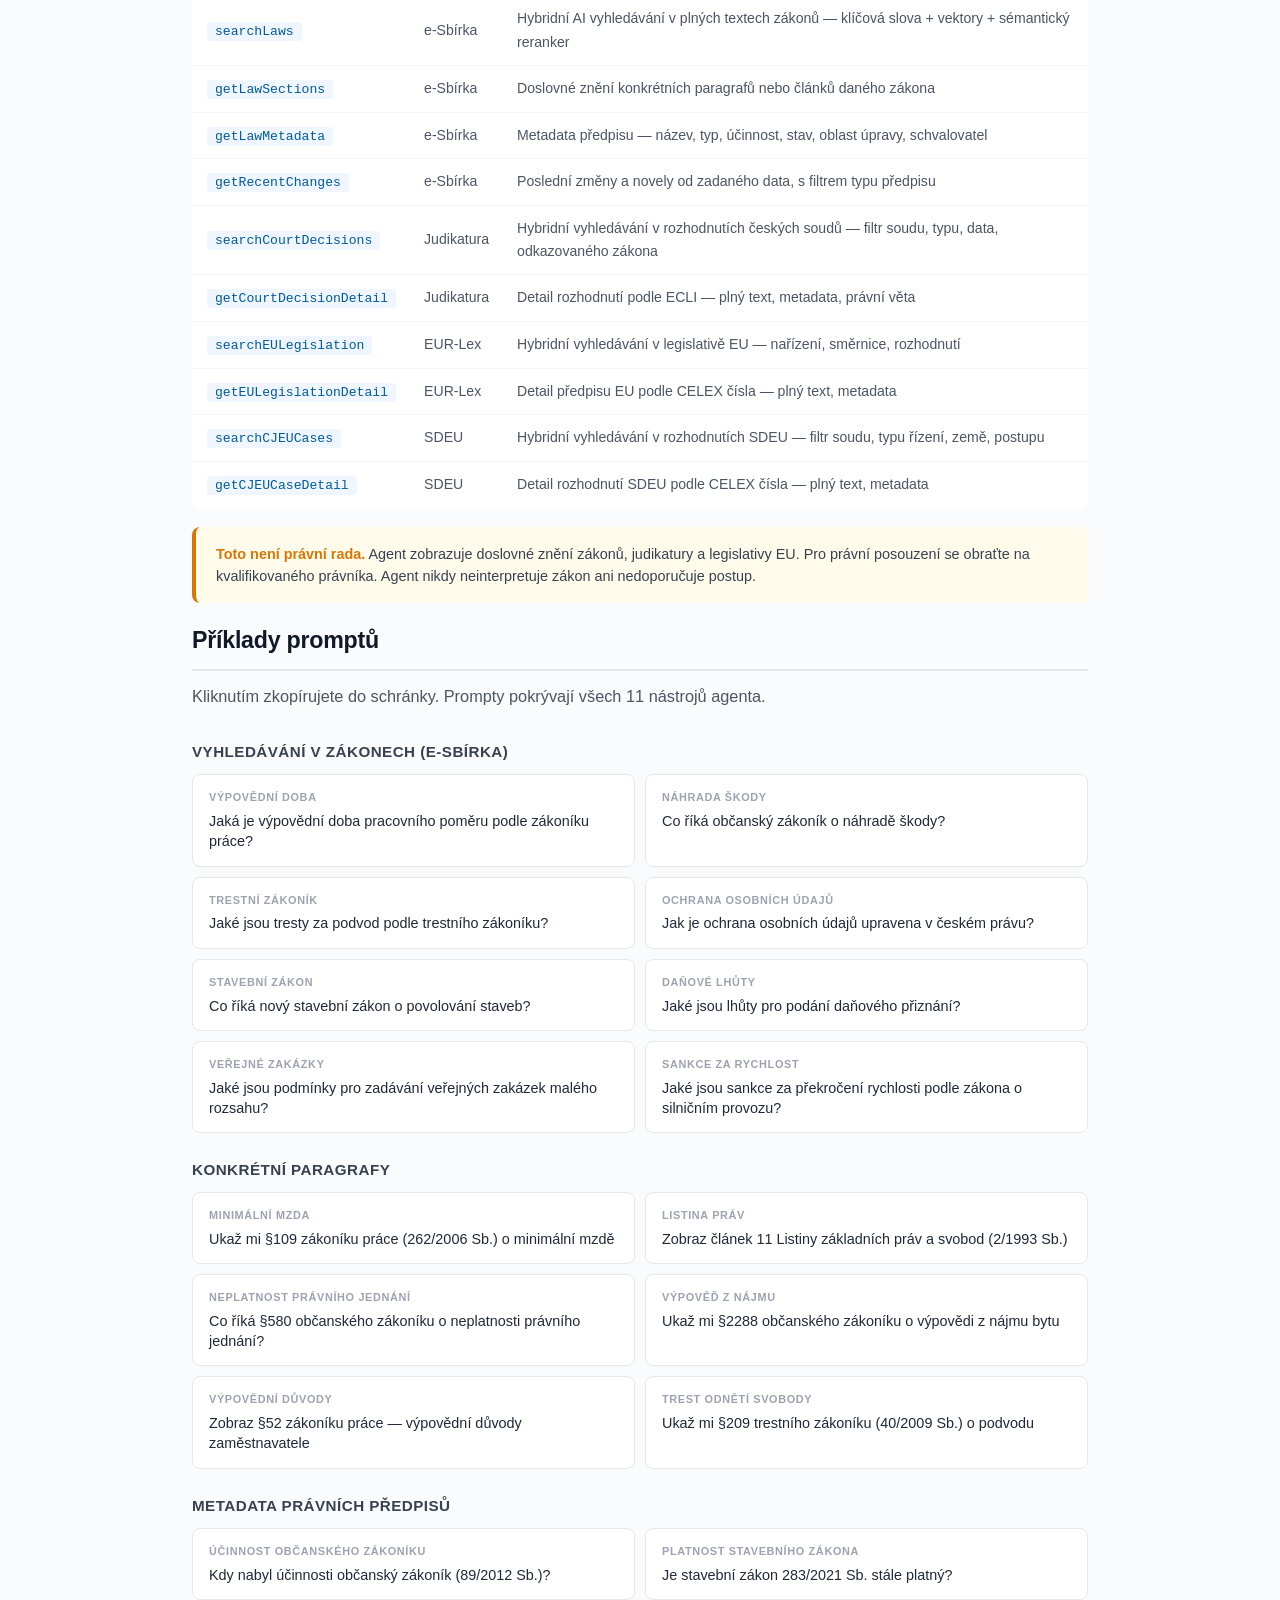
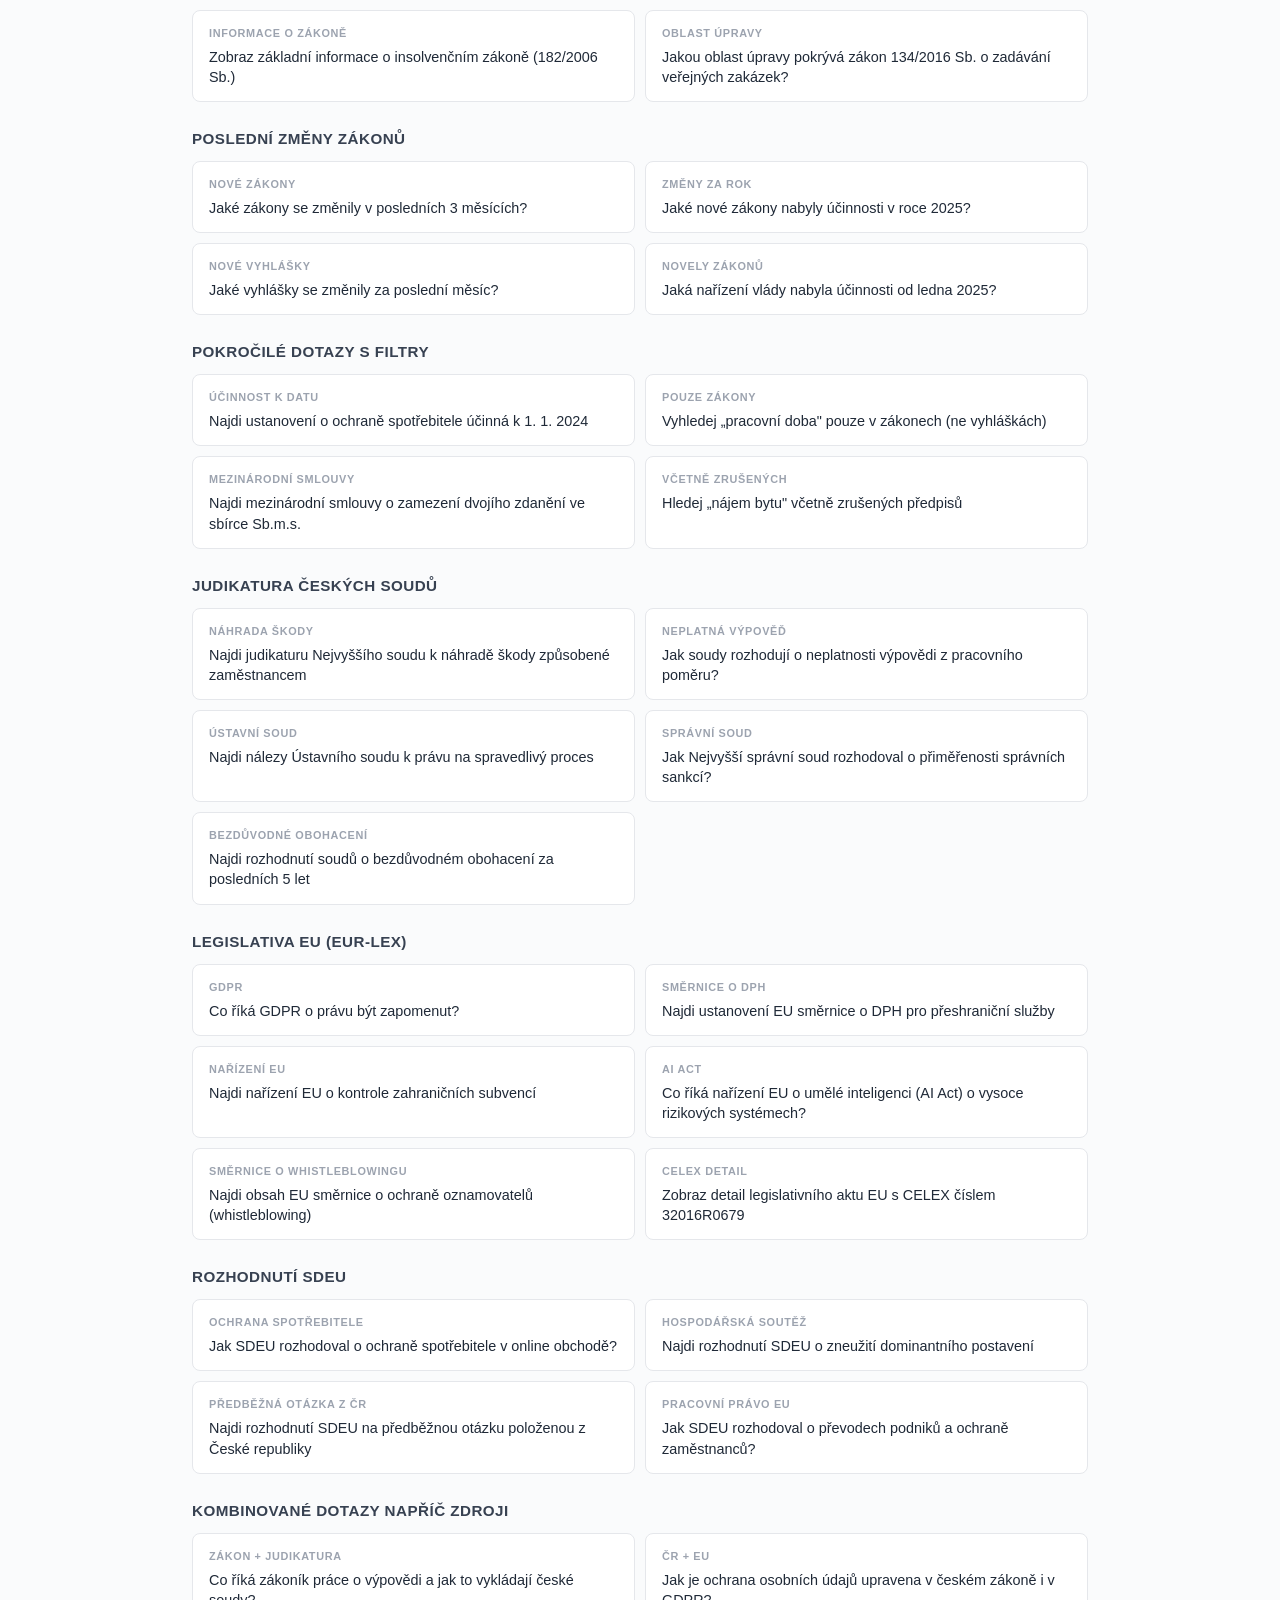
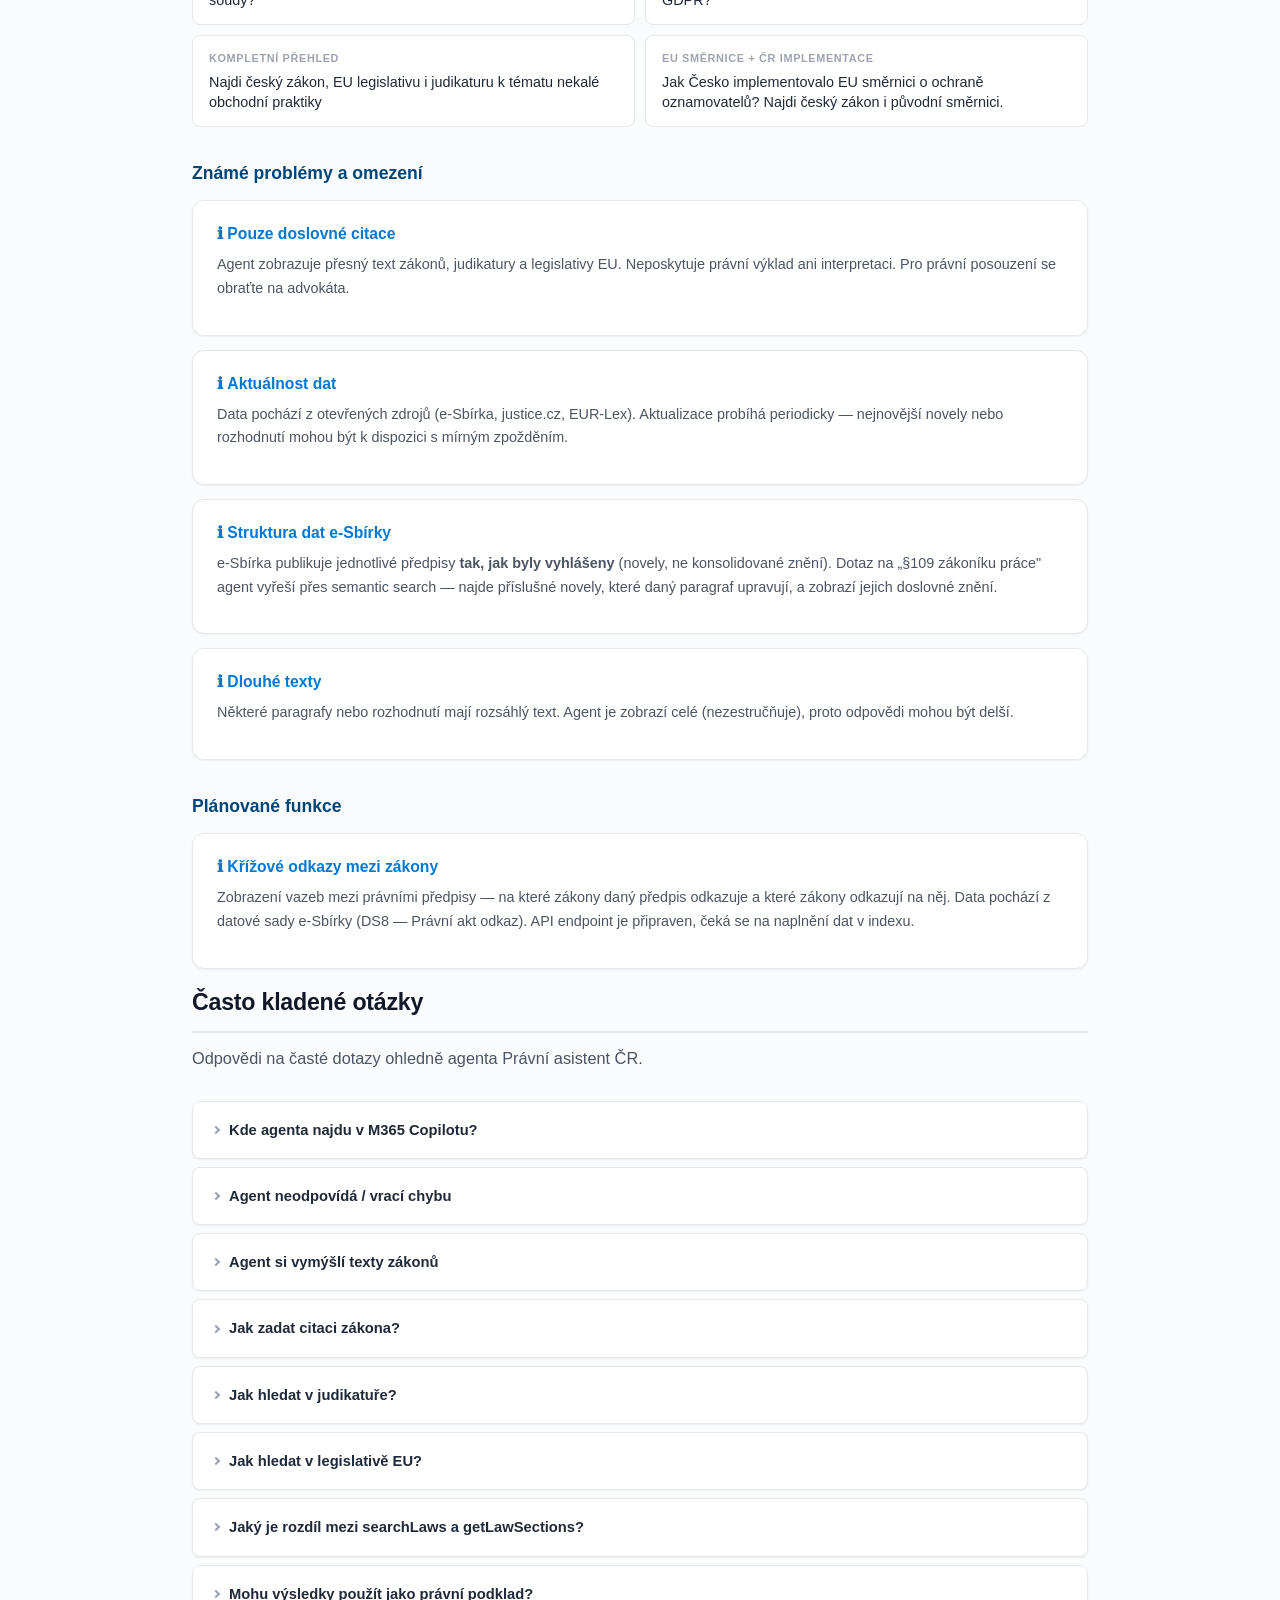
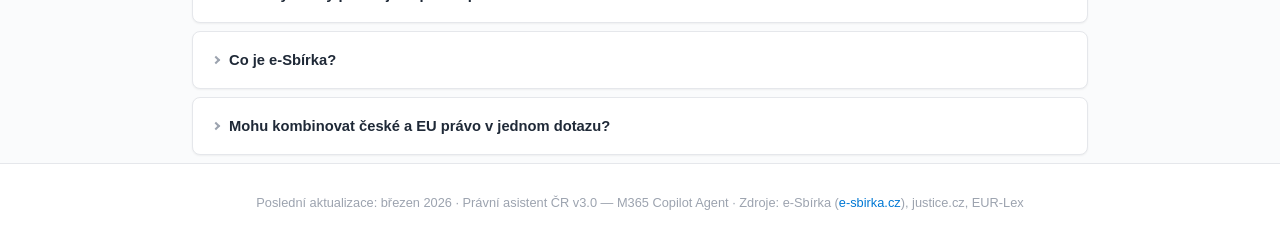
==== commit 697603b5: "Add demo-only warning banner to all pages" ====
--- a/index.html
+++ b/index.html
@@ -7,6 +7,7 @@
     <link rel="stylesheet" href="styles.css">
 </head>
 <body>
+    <div class="demo-warning" style="background:#dc2626;color:#fff;text-align:center;padding:12px 16px;font-weight:700;font-size:0.95rem;">⚠️ Tento agent slouží výhradně pro demonstrační účely. Není určen pro produkční použití a může být kdykoli bez upozornění vypnut. Kontakt: ondrej.stefka@gmail.com</div>
     <header class="site-header">
         <div class="container header-center">
             <h1>Právní asistent ČR</h1>
